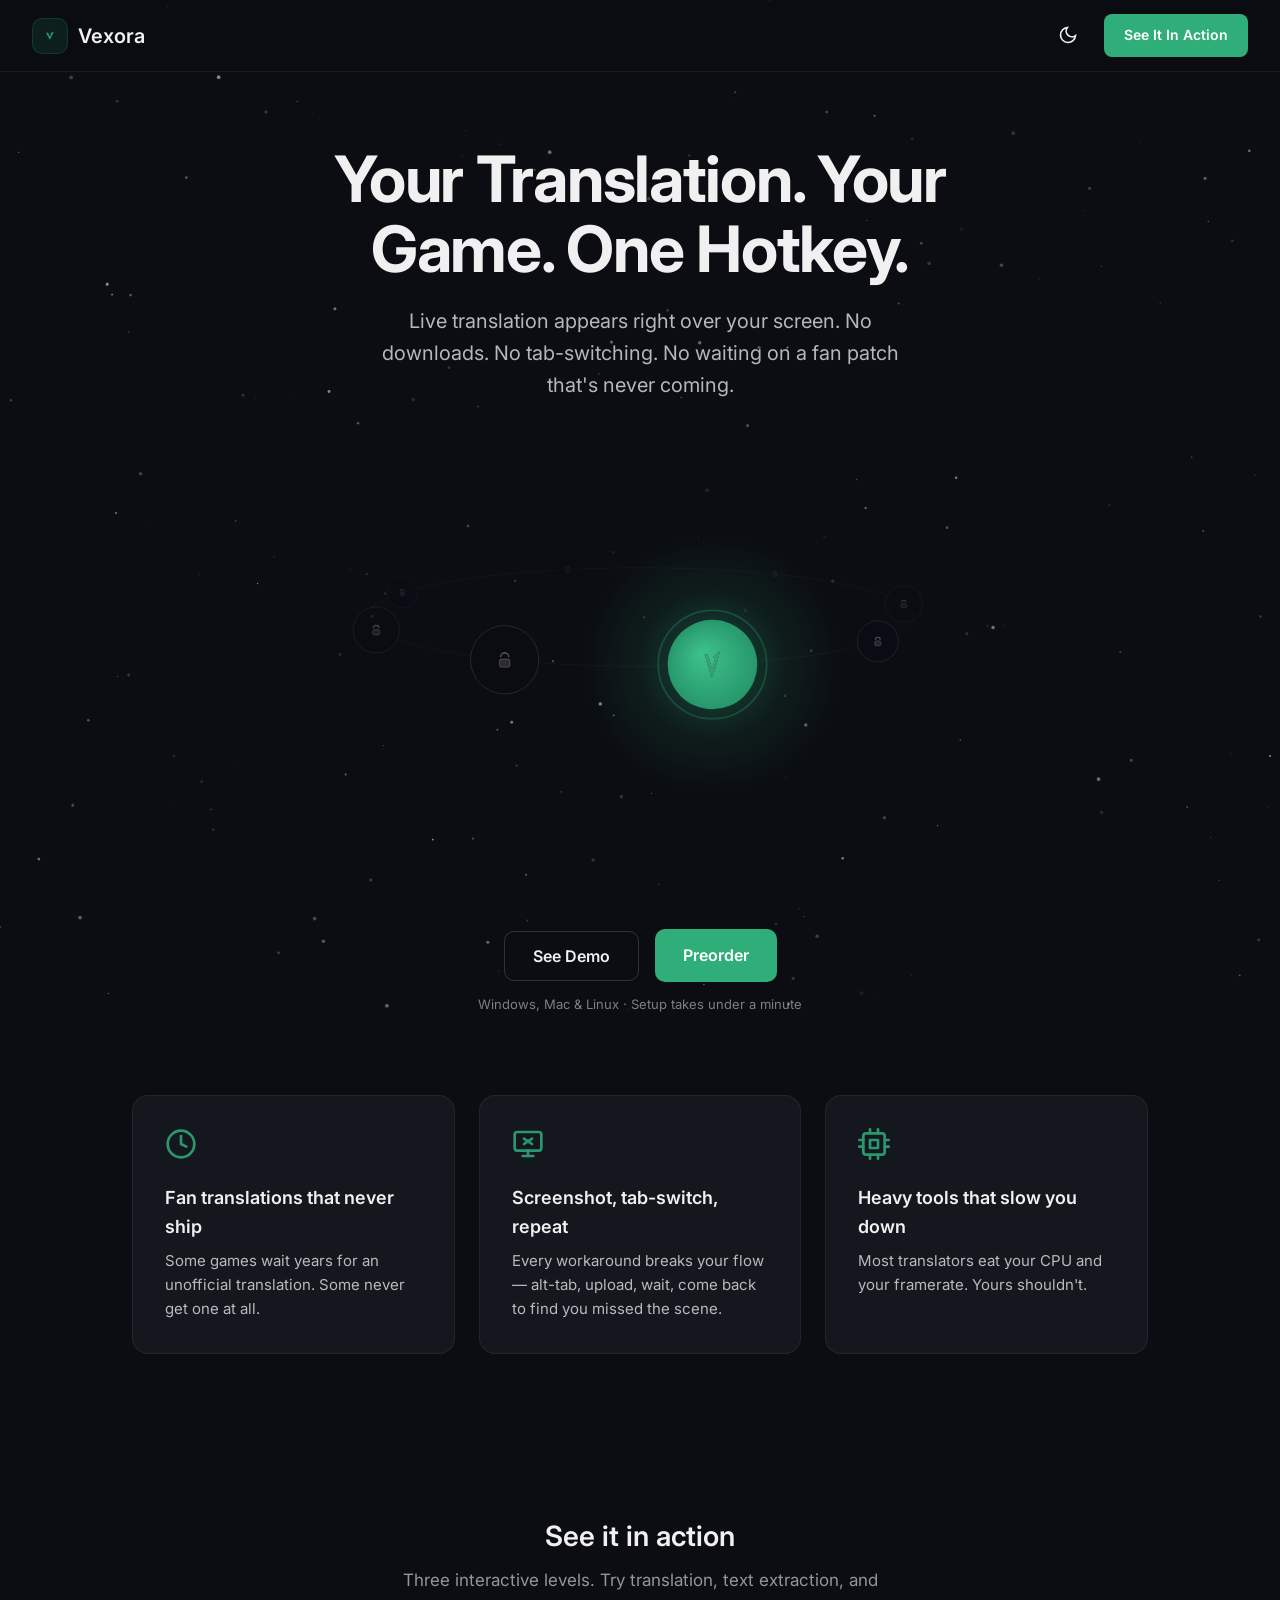
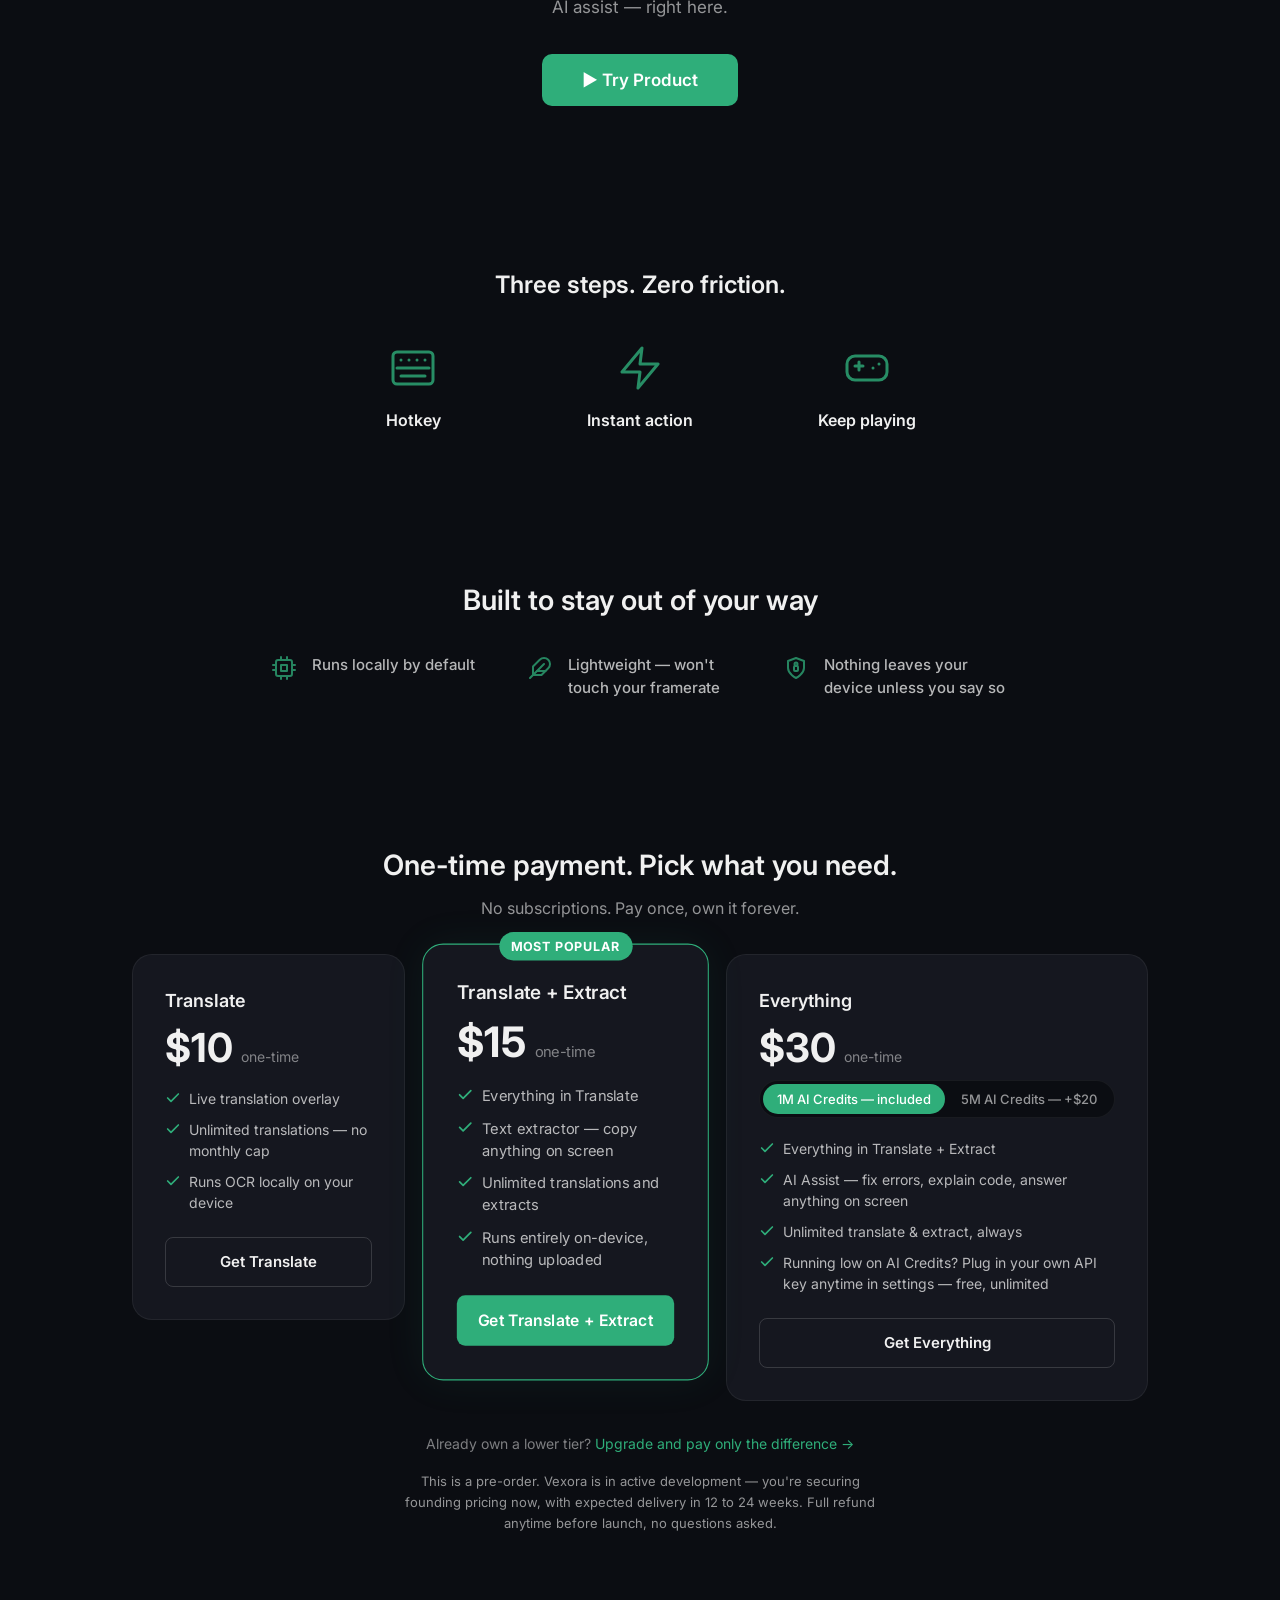
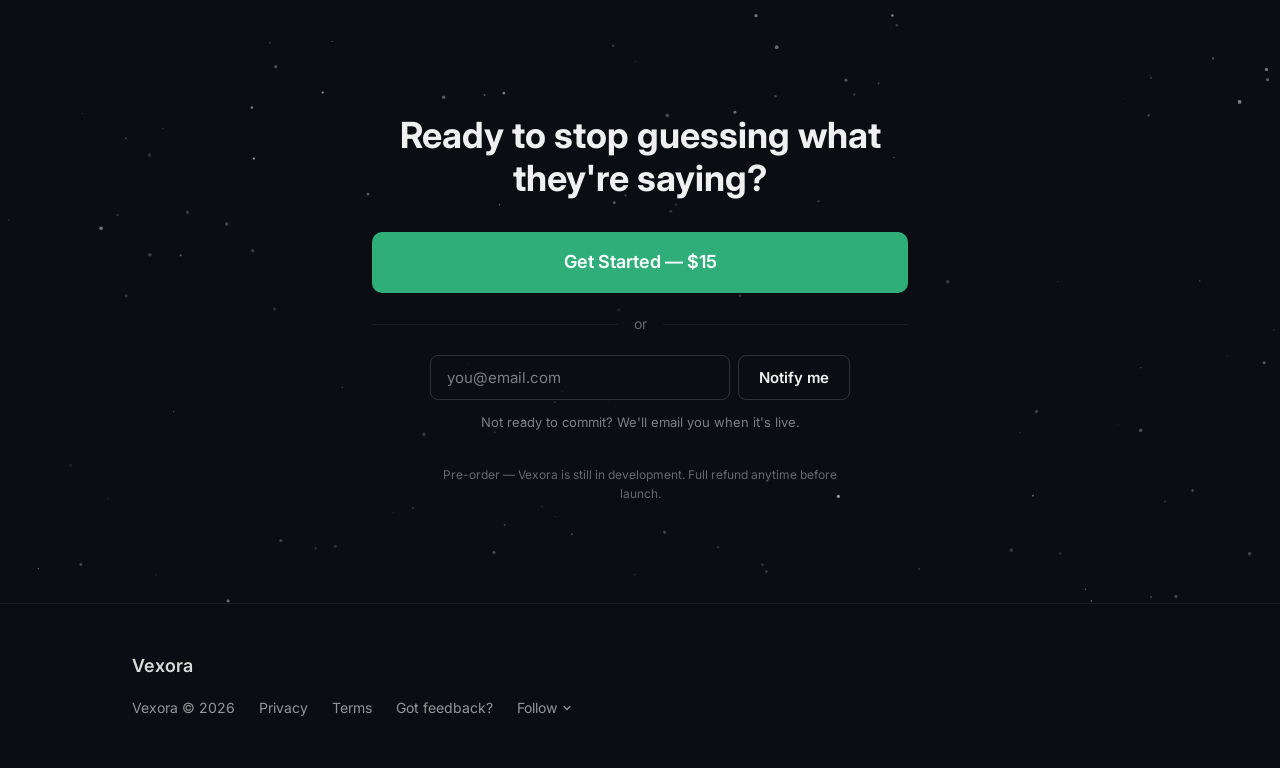
==== index.html @ 83e403ab "first commit" ====
<!DOCTYPE html>
<html lang="en" data-theme="dark">
<head>
  <meta charset="UTF-8">
  <meta name="viewport" content="width=device-width, initial-scale=1.0">
  <title>Vexora — Live Game Translation & AI Screen Assistant</title>
  <meta name="description" content="Live translation appears right over your screen. No downloads. No tab-switching. No waiting on a fan patch that's never coming.">

  <!-- Open Graph (Discord / Reddit / Telegram share cards) -->
  <meta property="og:title" content="Vexora — Live Game Translation & AI Screen Assistant">
  <meta property="og:description" content="Live translation overlay for games. One hotkey, zero tab-switching. Works on Windows & Mac.">
  <meta property="og:type" content="website">
  <meta property="og:url" content="https://noxielabs.space/vexora/">
  <meta property="og:image" content="">
  <meta property="og:image:width" content="1200">
  <meta property="og:image:height" content="630">

  <!-- Twitter Card -->
  <meta name="twitter:card" content="summary_large_image">
  <meta name="twitter:title" content="Vexora — Live Game Translation & AI Screen Assistant">
  <meta name="twitter:description" content="Live translation overlay for games. One hotkey, zero tab-switching.">
  <meta name="twitter:image" content="">

  <!-- Favicon (inline SVG placeholder — geometric V in brand green) -->
  <link rel="icon" type="image/svg+xml" href="data:image/svg+xml,%3Csvg xmlns='http://www.w3.org/2000/svg' viewBox='0 0 32 32'%3E%3Crect width='32' height='32' rx='8' fill='%230B0D12'/%3E%3Cpath d='M8 9l8 14 8-14' stroke='%232FAE7A' stroke-width='3' stroke-linecap='round' stroke-linejoin='round' fill='none'/%3E%3C/svg%3E">

  <!-- Fonts -->
  <link rel="preconnect" href="https://fonts.googleapis.com">
  <link rel="preconnect" href="https://fonts.gstatic.com" crossorigin>
  <link href="https://fonts.googleapis.com/css2?family=Inter:wght@400;500;600;700&display=swap" rel="stylesheet">

  <style>
    /* =============================================
       DESIGN TOKENS — from design-brief.md
       ============================================= */

    :root {
      /* Typography */
      --font-family: 'Inter', -apple-system, BlinkMacSystemFont, 'Segoe UI', Roboto, sans-serif;

      /* Accent colours (shared across themes) */
      --color-green: #2FAE7A;
      --color-green-hover: #28996c;
      --color-violet: #6D5DFC;
      --color-blue: #4F8EF7;
      --color-orange: #F0975A;

      /* Spacing scale */
      --space-xs: 4px;
      --space-sm: 8px;
      --space-md: 16px;
      --space-lg: 24px;
      --space-xl: 32px;
      --space-2xl: 48px;
      --space-3xl: 64px;
      --space-4xl: 80px;
      --space-5xl: 100px;

      /* Border radius */
      --radius-sm: 6px;
      --radius-md: 8px;
      --radius-lg: 12px;
      --radius-xl: 16px;
      --radius-2xl: 20px;
      --radius-full: 9999px;

      /* Layout */
      --header-height: 72px;
      --content-max-width: 1080px;
      --content-narrow: 800px;
      --content-narrowest: 680px;

      /* Transitions */
      --transition-fast: 150ms ease;
      --transition-base: 250ms ease;
      --transition-slow: 400ms ease;
    }

    /* ----- DARK THEME (default) ----- */
    [data-theme="dark"] {
      --bg-primary: #0B0D12;
      --bg-secondary: #0E1016;
      --surface: #15171F;
      --surface-hover: #1A1D26;
      --surface-border: rgba(255, 255, 255, 0.06);

      --text-primary: #F0F0F0;
      --text-secondary: rgba(240, 240, 240, 0.75);
      --text-tertiary: rgba(240, 240, 240, 0.6);
      --text-muted: rgba(240, 240, 240, 0.5);
      --text-faint: rgba(240, 240, 240, 0.4);

      --header-bg: rgba(11, 13, 18, 0.7);
      --header-bg-scrolled: rgba(11, 13, 18, 0.95);
      --toggle-hover: rgba(255, 255, 255, 0.06);

      --footer-border: rgba(255, 255, 255, 0.06);

      --btn-primary-bg: var(--color-green);
      --btn-primary-text: #ffffff;
      --btn-secondary-border: rgba(255, 255, 255, 0.15);
      --btn-secondary-text: var(--text-primary);
    }

    /* ----- LIGHT THEME ----- */
    [data-theme="light"] {
      --bg-primary: #FAFAF8;
      --bg-secondary: #F7F7F5;
      --surface: #FFFFFF;
      --surface-hover: #F5F5F3;
      --surface-border: rgba(0, 0, 0, 0.08);

      --text-primary: #1A1A1A;
      --text-secondary: rgba(26, 26, 26, 0.75);
      --text-tertiary: rgba(26, 26, 26, 0.6);
      --text-muted: rgba(26, 26, 26, 0.5);
      --text-faint: rgba(26, 26, 26, 0.4);

      --header-bg: rgba(250, 250, 248, 0.7);
      --header-bg-scrolled: rgba(250, 250, 248, 0.95);
      --toggle-hover: rgba(0, 0, 0, 0.04);

      --footer-border: rgba(0, 0, 0, 0.08);

      --btn-primary-bg: var(--color-green);
      --btn-primary-text: #ffffff;
      --btn-secondary-border: rgba(0, 0, 0, 0.15);
      --btn-secondary-text: var(--text-primary);
    }

    /* =============================================
       RESET & BASE
       ============================================= */

    *, *::before, *::after {
      margin: 0;
      padding: 0;
      box-sizing: border-box;
    }

    html {
      scroll-behavior: smooth;
      -webkit-font-smoothing: antialiased;
      -moz-osx-font-smoothing: grayscale;
    }

    body {
      font-family: var(--font-family);
      font-size: 16px;
      line-height: 1.6;
      color: var(--text-primary);
      background-color: var(--bg-primary);
      transition: background-color var(--transition-base), color var(--transition-base);
      overflow-x: hidden;
    }

    /* =============================================
       LAYOUT GRID
       ============================================= */

    .container {
      width: 100%;
      max-width: var(--content-max-width);
      margin: 0 auto;
      padding: 0 var(--space-xl);
    }

    .container--narrow {
      max-width: var(--content-narrow);
    }

    .container--narrowest {
      max-width: var(--content-narrowest);
    }

    .container--cta {
      max-width: 600px;
    }

    /* =============================================
       HEADER
       ============================================= */

    .header {
      position: fixed;
      top: 0;
      left: 0;
      right: 0;
      z-index: 1000;
      height: var(--header-height);
      padding: 0 var(--space-xl);
      display: flex;
      align-items: center;
      justify-content: space-between;
      background: var(--header-bg);
      backdrop-filter: blur(16px);
      -webkit-backdrop-filter: blur(16px);
      border-bottom: 1px solid var(--surface-border);
      transition: background var(--transition-base);
    }

    .header.scrolled {
      background: var(--header-bg-scrolled);
    }

    .header__logo {
      display: inline-flex;
      align-items: center;
      gap: 10px;
      text-decoration: none;
      color: var(--text-primary);
    }

    .header__logo-icon-wrap {
      display: flex;
      align-items: center;
      justify-content: center;
      width: 36px;
      height: 36px;
      border-radius: 10px;
      background: rgba(47, 174, 122, 0.12);
      backdrop-filter: blur(12px);
      -webkit-backdrop-filter: blur(12px);
      border: 1px solid rgba(47, 174, 122, 0.18);
      overflow: hidden;
      transition: background var(--transition-base), border-color var(--transition-base), transform var(--transition-base);
    }

    .header__logo:hover .header__logo-icon-wrap {
      background: rgba(47, 174, 122, 0.18);
      border-color: rgba(47, 174, 122, 0.3);
      transform: scale(1.05);
    }

    .header__logo-icon {
      width: 100%;
      height: 100%;
      padding: 4px;
      box-sizing: border-box;
      object-fit: contain;
    }

    .header__logo-text {
      font-size: 20px;
      font-weight: 600;
      color: var(--text-primary);
      transition: color var(--transition-base);
    }

    [data-theme="light"] .header__logo-icon-wrap {
      background: rgba(47, 174, 122, 0.1);
      border-color: rgba(47, 174, 122, 0.2);
    }

    .header__right {
      display: flex;
      align-items: center;
      gap: var(--space-md);
    }

    /* Theme toggle button */
    .theme-toggle {
      display: flex;
      align-items: center;
      justify-content: center;
      width: 40px;
      height: 40px;
      border: none;
      border-radius: var(--radius-md);
      background: transparent;
      color: var(--text-primary);
      cursor: pointer;
      padding: var(--space-sm);
      transition: background var(--transition-fast);
    }

    .theme-toggle:hover {
      background: var(--toggle-hover);
    }

    .theme-toggle svg {
      width: 20px;
      height: 20px;
      transition: transform var(--transition-base);
    }

    .theme-toggle:hover svg {
      transform: rotate(15deg);
    }

    /* Sun icon hidden in dark, moon hidden in light */
    [data-theme="dark"] .theme-toggle__sun { display: none; }
    [data-theme="dark"] .theme-toggle__moon { display: block; }
    [data-theme="light"] .theme-toggle__sun { display: block; }
    [data-theme="light"] .theme-toggle__moon { display: none; }

    /* Header CTA */
    .header__cta {
      padding: 10px 20px;
      border-radius: var(--radius-md);
      background: var(--btn-primary-bg);
      color: var(--btn-primary-text);
      font-size: 14px;
      font-weight: 600;
      text-decoration: none;
      border: none;
      cursor: pointer;
      transition: filter var(--transition-fast), transform var(--transition-fast);
      white-space: nowrap;
    }

    .header__cta:hover {
      filter: brightness(0.92);
      transform: translateY(-1px);
    }

    .header__cta:active {
      transform: translateY(0);
    }

    /* =============================================
       SECTIONS — SKELETON CONTAINERS
       ============================================= */

    .section {
      width: 100%;
      transition: background-color var(--transition-base);
    }

    /* Section dev outline — remove when adding content */
    .section__placeholder {
      display: flex;
      align-items: center;
      justify-content: center;
      min-height: 200px;
      border: 1px dashed var(--surface-border);
      border-radius: var(--radius-xl);
      margin: var(--space-lg) 0;
      color: var(--text-muted);
      font-size: 14px;
      font-weight: 500;
      letter-spacing: 0.5px;
      text-transform: uppercase;
    }

    /* =============================================
       HERO
       ============================================= */

    #hero {
      position: relative;
      min-height: 100vh;
      padding-top: var(--header-height);
      display: flex;
      flex-direction: column;
      align-items: center;
      justify-content: center;
      overflow: hidden;
    }

    /* Geometric background shapes */
    .hero__bg {
      position: absolute;
      inset: 0;
      pointer-events: none;
      z-index: 0;
      will-change: transform;
    }

    .hero__shape {
      position: absolute;
      border-radius: 50%;
      will-change: transform;
    }

    /* Shape 1 — large green circle, top-right */
    .hero__shape--1 {
      width: 420px;
      height: 420px;
      top: -60px;
      right: -80px;
      background: var(--color-green);
      opacity: 0.14;
      filter: blur(60px);
    }

    /* Shape 2 — medium violet polygon, top-right offset */
    .hero__shape--2 {
      width: 280px;
      height: 280px;
      top: 80px;
      right: 15%;
      background: var(--color-violet);
      opacity: 0.12;
      filter: blur(50px);
      border-radius: 30% 70% 70% 30% / 30% 30% 70% 70%;
    }

    /* Shape 3 — large green-blue, bottom-left */
    .hero__shape--3 {
      width: 360px;
      height: 360px;
      bottom: -40px;
      left: -100px;
      background: var(--color-green);
      opacity: 0.16;
      filter: blur(55px);
      border-radius: 60% 40% 50% 50% / 50% 60% 40% 50%;
    }

    /* Shape 4 — small violet accent, bottom-left offset */
    .hero__shape--4 {
      width: 200px;
      height: 200px;
      bottom: 120px;
      left: 12%;
      background: var(--color-violet);
      opacity: 0.18;
      filter: blur(45px);
    }

    /* Hero content */
    .hero__content {
      position: relative;
      z-index: 1;
      max-width: 720px;
      text-align: center;
      display: flex;
      flex-direction: column;
      align-items: center;
      margin-top: 8vh; /* Adds breathing room below the fixed header */
    }

    .hero__title {
      font-size: 64px;
      font-weight: 700;
      line-height: 1.1;
      color: var(--text-primary);
      letter-spacing: -0.02em;
    }

    .hero__subtitle {
      font-size: 20px;
      font-weight: 400;
      line-height: 1.6;
      color: var(--text-secondary);
      max-width: 560px;
      margin-top: 20px;
    }

    .hero__cta-group {
      display: flex;
      align-items: center;
      gap: 16px;
      margin-top: 32px;
      flex-wrap: wrap;
      justify-content: center;
    }

    .hero__cta {
      display: inline-flex;
      align-items: center;
      justify-content: center;
      padding: 14px 28px;
      font-size: 16px;
      font-weight: 600;
      font-family: var(--font-family);
      color: var(--btn-primary-text);
      background: var(--btn-primary-bg);
      border: none;
      border-radius: 10px;
      cursor: pointer;
      text-decoration: none;
      transition: filter var(--transition-fast), transform var(--transition-fast), box-shadow var(--transition-fast);
    }

    .hero__cta:hover {
      filter: brightness(0.92);
      transform: translateY(-2px);
      box-shadow: 0 4px 16px rgba(47, 174, 122, 0.2);
    }

    .hero__cta:active {
      transform: translateY(0);
      box-shadow: none;
    }

    .hero__cta--secondary {
      background: transparent;
      color: var(--btn-secondary-text);
      border: 1px solid var(--btn-secondary-border);
    }

    .hero__cta--secondary:hover {
      filter: none;
      border-color: var(--color-green);
      color: var(--color-green);
      box-shadow: 0 4px 16px rgba(47, 174, 122, 0.1);
    }

    .hero__micro {
      margin-top: 12px;
      font-size: 13px;
      color: var(--text-muted);
    }

    /* =============================================
       PAIN BLOCK
       ============================================= */

    #pain {
      padding: var(--space-4xl) 0;
    }

    .pain__grid {
      display: grid;
      grid-template-columns: repeat(3, 1fr);
      gap: var(--space-lg);
      max-width: var(--content-max-width);
    }

    .pain-card {
      padding: var(--space-xl);
      border-radius: var(--radius-xl);
      background: var(--surface);
      border: 1px solid var(--surface-border);
      transition: background var(--transition-base), border-color var(--transition-base), transform var(--transition-base);
    }

    .pain-card:hover {
      transform: translateY(-4px);
      border-color: rgba(47, 174, 122, 0.15);
    }

    .pain-card__icon {
      width: 32px;
      height: 32px;
      color: var(--color-green);
      opacity: 0.85;
    }

    .pain-card__title {
      margin-top: var(--space-md);
      font-size: 18px;
      font-weight: 600;
      color: var(--text-primary);
    }

    .pain-card__text {
      margin-top: var(--space-sm);
      font-size: 15px;
      line-height: 1.6;
      color: var(--text-secondary);
    }

    /* =============================================
       INTERACTIVE DEMO
       ============================================= */

    #demo {
      padding: var(--space-4xl) 0;
    }

    .demo__header {
      text-align: center;
      margin-bottom: var(--space-xl);
    }

    .demo__title {
      font-size: 28px;
      font-weight: 600;
      color: var(--text-primary);
    }

    /* Pill-shaped tab group */
    .demo__tabs {
      display: flex;
      justify-content: center;
      margin-bottom: var(--space-xl);
    }

    .demo__tab-group {
      display: inline-flex;
      gap: 4px;
      padding: 4px;
      border-radius: var(--radius-full);
      background: var(--surface);
      border: 1px solid var(--surface-border);
    }

    .demo__tab {
      padding: 10px 24px;
      border: none;
      border-radius: var(--radius-full);
      background: transparent;
      font-family: var(--font-family);
      font-size: 15px;
      font-weight: 500;
      color: var(--text-tertiary);
      cursor: pointer;
      transition: all var(--transition-fast);
    }

    .demo__tab:hover {
      color: var(--text-primary);
    }

    .demo__tab.active {
      background: var(--color-green);
      color: #fff;
    }

    /* Demo scene container */
    .demo__scene-wrap {
      position: relative;
      border-radius: var(--radius-2xl);
      background: var(--surface);
      border: 1px solid var(--surface-border);
      backdrop-filter: blur(12px);
      -webkit-backdrop-filter: blur(12px);
      padding: var(--space-2xl);
      min-height: 400px;
      display: flex;
      flex-direction: column;
      align-items: center;
      justify-content: center;
      overflow: hidden;
      transition: background var(--transition-base), border-color var(--transition-base);
    }

    .demo__label {
      font-size: 14px;
      font-weight: 500;
      color: var(--text-muted);
      text-transform: uppercase;
      letter-spacing: 1px;
      margin-bottom: var(--space-lg);
    }

    /* Individual scene panels */
    .demo__scene {
      display: none;
      flex-direction: column;
      align-items: center;
      width: 100%;
    }

    .demo__scene.active {
      display: flex;
    }

    /* Geometric dialogue frame */
    .demo__geo-frame {
      position: relative;
      width: 100%;
      max-width: 480px;
      min-height: 200px;
      border-radius: var(--radius-lg);
      background: var(--bg-primary);
      border: 1px solid var(--surface-border);
      padding: var(--space-xl);
      display: flex;
      flex-direction: column;
      justify-content: center;
      align-items: center;
      overflow: hidden;
      transition: background var(--transition-base), border-color var(--transition-base);
    }

    /* Decorative geometric corner accents for frame */
    .demo__geo-frame::before,
    .demo__geo-frame::after {
      content: '';
      position: absolute;
      width: 60px;
      height: 60px;
      opacity: 0.08;
      border-radius: 30% 70% 50% 50%;
    }

    .demo__geo-frame::before {
      top: -12px;
      left: -12px;
      background: var(--color-green);
      filter: blur(8px);
    }

    .demo__geo-frame::after {
      bottom: -12px;
      right: -12px;
      background: var(--color-violet);
      filter: blur(8px);
    }

    /* --- Translate scene --- */
    .translate__speaker {
      display: flex;
      align-items: center;
      gap: var(--space-sm);
      margin-bottom: var(--space-md);
      align-self: flex-start;
    }

    .translate__avatar {
      width: 36px;
      height: 36px;
      border-radius: 6px;
      background: linear-gradient(135deg, var(--color-violet) 0%, var(--color-blue) 100%);
      opacity: 0.7;
    }

    .translate__speaker-name {
      font-size: 13px;
      font-weight: 600;
      color: var(--text-tertiary);
      letter-spacing: 0.5px;
    }

    .translate__text-line {
      font-size: 22px;
      font-weight: 500;
      line-height: 1.5;
      color: var(--text-primary);
      text-align: left;
      width: 100%;
      min-height: 70px;
      display: flex;
      flex-wrap: wrap;
      gap: 0;
    }

    .translate__char {
      display: inline-block;
      transition: all 0.35s ease;
      position: relative;
    }

    .translate__char.morphing {
      filter: blur(4px);
      opacity: 0;
      transform: translateY(4px);
    }

    .translate__char.revealed {
      filter: blur(0);
      opacity: 1;
      transform: translateY(0);
    }

    /* --- Extract scene --- */
    .extract__lines {
      display: flex;
      flex-direction: column;
      gap: 10px;
      width: 100%;
      position: relative;
    }

    .extract__line {
      height: 14px;
      border-radius: 4px;
      background: var(--text-muted);
      opacity: 0.15;
      transition: all 0.3s ease;
    }

    .extract__line:nth-child(1) { width: 90%; }
    .extract__line:nth-child(2) { width: 75%; }
    .extract__line:nth-child(3) { width: 85%; }
    .extract__line:nth-child(4) { width: 60%; }
    .extract__line:nth-child(5) { width: 70%; }
    .extract__line:nth-child(6) { width: 50%; }

    .extract__line.selected {
      background: var(--color-green);
      opacity: 0.35;
    }

    .extract__selection {
      position: absolute;
      top: 0;
      left: 0;
      right: 0;
      bottom: 0;
      border: 2px solid var(--color-green);
      border-radius: var(--radius-md);
      background: rgba(47, 174, 122, 0.06);
      opacity: 0;
      transform: scale(0.97);
      transition: opacity 0.3s ease, transform 0.3s ease;
      pointer-events: none;
    }

    .extract__selection.visible {
      opacity: 1;
      transform: scale(1);
    }

    /* Toast */
    .demo__toast {
      position: absolute;
      top: var(--space-md);
      right: var(--space-md);
      display: inline-flex;
      align-items: center;
      gap: var(--space-sm);
      padding: 8px 16px;
      border-radius: var(--radius-md);
      background: var(--color-green);
      color: #fff;
      font-size: 13px;
      font-weight: 600;
      opacity: 0;
      transform: translateY(-8px);
      transition: opacity 0.3s ease, transform 0.3s ease;
      pointer-events: none;
      z-index: 2;
    }

    .demo__toast.visible {
      opacity: 1;
      transform: translateY(0);
    }

    .demo__toast svg {
      width: 14px;
      height: 14px;
    }

    /* --- Assist scene --- */
    .assist__blocks {
      display: grid;
      grid-template-columns: repeat(3, 1fr);
      gap: 12px;
      width: 100%;
      max-width: 360px;
    }

    .assist__block {
      aspect-ratio: 1;
      border-radius: var(--radius-md);
      transition: all 0.5s ease;
    }

    .assist__block:nth-child(1) {
      background: var(--color-violet);
      opacity: 0.25;
    }
    .assist__block:nth-child(2) {
      background: var(--color-green);
      opacity: 0.2;
      border-radius: 50%;
    }
    .assist__block:nth-child(3) {
      background: var(--color-blue);
      opacity: 0.18;
    }
    .assist__block:nth-child(4) {
      background: var(--color-green);
      opacity: 0.15;
      border-radius: 50%;
    }
    .assist__block:nth-child(5) {
      background: var(--color-orange);
      opacity: 0.22;
    }
    .assist__block:nth-child(6) {
      background: var(--color-violet);
      opacity: 0.18;
      border-radius: 50%;
    }

    /* Glitch state */
    .assist__block.glitched:nth-child(1) { transform: translate(8px, -6px) rotate(12deg); }
    .assist__block.glitched:nth-child(2) { transform: translate(-10px, 5px) scale(0.85); }
    .assist__block.glitched:nth-child(3) { transform: translate(5px, 10px) rotate(-8deg); }
    .assist__block.glitched:nth-child(4) { transform: translate(-7px, -8px) rotate(15deg); }
    .assist__block.glitched:nth-child(5) { transform: translate(12px, 4px) scale(1.1); }
    .assist__block.glitched:nth-child(6) { transform: translate(-5px, 7px) rotate(-12deg); }

    /* Fixed state */
    .assist__block.fixed {
      transform: translate(0, 0) rotate(0deg) scale(1) !important;
    }

    @keyframes glitch-flicker {
      0%, 100% { opacity: 0.2; }
      20% { opacity: 0.35; }
      40% { opacity: 0.12; }
      60% { opacity: 0.3; }
      80% { opacity: 0.15; }
    }

    .assist__block.glitched {
      animation: glitch-flicker 1.2s ease-in-out infinite;
    }

    .assist__result {
      margin-top: var(--space-md);
      font-size: 15px;
      color: var(--color-green);
      font-weight: 500;
      opacity: 0;
      transform: translateY(8px);
      transition: opacity 0.4s ease 0.3s, transform 0.4s ease 0.3s;
    }

    .assist__result.visible {
      opacity: 1;
      transform: translateY(0);
    }

    /* Hotkey button */
    .demo__hotkey {
      margin-top: var(--space-lg);
      padding: 12px 28px;
      border: 1px solid var(--surface-border);
      border-radius: var(--radius-sm);
      background: var(--surface);
      color: var(--text-primary);
      font-family: var(--font-family);
      font-size: 15px;
      font-weight: 600;
      cursor: pointer;
      box-shadow: 0 3px 0 var(--surface-border);
      transition: all var(--transition-fast);
      position: relative;
      user-select: none;
    }

    .demo__hotkey:hover {
      border-color: var(--color-green);
      box-shadow: 0 3px 0 var(--color-green);
    }

    .demo__hotkey:active {
      transform: translateY(2px);
      box-shadow: 0 1px 0 var(--surface-border);
    }

    .demo__hotkey .mobile-label { display: none; }
    .demo__hotkey .desktop-label { display: inline; }

    /* Demo caption */
    .demo__caption {
      margin-top: var(--space-md);
      font-size: 14px;
      color: var(--text-tertiary);
      text-align: center;
      min-height: 20px;
      opacity: 0;
      transform: translateY(6px);
      transition: opacity 0.4s ease, transform 0.4s ease;
    }

    .demo__caption.visible {
      opacity: 1;
      transform: translateY(0);
    }

    /* --- Drag-to-select (Extract & Assist scenes) --- */
    .demo__geo-frame--draggable {
      cursor: crosshair;
      user-select: none;
      -webkit-user-select: none;
      touch-action: none;
    }

    .demo__select-rect {
      position: absolute;
      border: 2px dashed var(--color-green);
      background: rgba(47, 174, 122, 0.08);
      border-radius: 3px;
      pointer-events: none;
      z-index: 5;
      display: none;
    }

    .demo__select-rect.active {
      display: block;
    }

    .demo__drag-hint {
      margin-top: var(--space-lg);
      display: inline-flex;
      align-items: center;
      gap: 6px;
      font-size: 14px;
      color: var(--text-muted);
      user-select: none;
      transition: opacity var(--transition-fast);
    }

    .demo__drag-hint .mobile-label { display: none; }
    .demo__drag-hint .desktop-label { display: inline; }

    .demo__drag-hint svg {
      width: 16px;
      height: 16px;
      opacity: 0.6;
    }

    .demo__drag-hint.hidden {
      opacity: 0;
      pointer-events: none;
    }

    /* =============================================
       FULL-SCREEN DEMO OVERLAY
       ============================================= */
    .demo-overlay {
      position: fixed;
      inset: 0;
      z-index: 2000;
      background: var(--bg-primary);
      display: flex;
      flex-direction: column;
      opacity: 0;
      visibility: hidden;
      transition: opacity 0.45s cubic-bezier(0.4, 0, 0.2, 1), visibility 0s 0.45s;
    }

    .demo-overlay.open {
      opacity: 1;
      visibility: visible;
      transition: opacity 0.45s cubic-bezier(0.4, 0, 0.2, 1), visibility 0s 0s;
    }

    /* Overlay header bar */
    .demo-overlay__bar {
      display: flex;
      align-items: center;
      justify-content: space-between;
      padding: 16px 32px;
      border-bottom: 1px solid var(--surface-border);
      flex-shrink: 0;
    }

    .demo-overlay__progress {
      display: flex;
      align-items: center;
      gap: 8px;
    }

    .demo-overlay__step {
      width: 32px;
      height: 4px;
      border-radius: 2px;
      background: var(--surface-border);
      transition: background 0.4s ease;
    }

    .demo-overlay__step.active {
      background: var(--color-green);
    }

    .demo-overlay__step.done {
      background: var(--color-green);
      opacity: 0.5;
    }

    .demo-overlay__level-label {
      font-size: 14px;
      font-weight: 600;
      color: var(--text-secondary);
      margin-left: 12px;
    }

    .demo-overlay__close {
      width: 40px;
      height: 40px;
      border-radius: var(--radius-md);
      border: 1px solid var(--surface-border);
      background: transparent;
      color: var(--text-secondary);
      cursor: pointer;
      display: flex;
      align-items: center;
      justify-content: center;
      transition: background var(--transition-fast), color var(--transition-fast), border-color var(--transition-fast);
    }

    .demo-overlay__close:hover {
      background: var(--surface);
      color: var(--text-primary);
      border-color: var(--text-muted);
    }

    .demo-overlay__close svg {
      width: 18px;
      height: 18px;
    }

    /* Overlay body — level container */
    .demo-overlay__body {
      flex: 1;
      display: flex;
      align-items: center;
      justify-content: center;
      padding: var(--space-xl);
      overflow: hidden;
    }

    .demo-overlay__level {
      display: none;
      flex-direction: column;
      align-items: center;
      justify-content: center;
      width: 100%;
      max-width: 640px;
      text-align: center;
      animation: levelFadeIn 0.5s ease both;
    }

    .demo-overlay__level.active {
      display: flex;
    }

    @keyframes levelFadeIn {
      from { opacity: 0; transform: translateY(20px) scale(0.97); }
      to { opacity: 1; transform: translateY(0) scale(1); }
    }

    .demo-overlay__level-title {
      font-size: 14px;
      font-weight: 600;
      color: var(--color-green);
      text-transform: uppercase;
      letter-spacing: 1.5px;
      margin-bottom: var(--space-sm);
    }

    .demo-overlay__level-desc {
      font-size: 26px;
      font-weight: 600;
      color: var(--text-primary);
      margin-bottom: var(--space-xl);
      line-height: 1.3;
    }

    /* Shared demo stage (inside overlay levels) */
    .demo-stage {
      position: relative;
      width: 100%;
      border-radius: var(--radius-2xl);
      background: var(--surface);
      border: 1px solid var(--surface-border);
      padding: var(--space-2xl);
      min-height: 280px;
      display: flex;
      flex-direction: column;
      align-items: center;
      justify-content: center;
      overflow: hidden;
    }

    /* Hotkey indicator (visual UI element) */
    .demo-hotkey-indicator {
      display: inline-flex;
      align-items: center;
      gap: 6px;
      margin-top: var(--space-lg);
      padding: 10px 22px;
      border-radius: var(--radius-sm);
      background: var(--surface);
      border: 1px solid var(--surface-border);
      box-shadow: 0 3px 0 var(--surface-border);
      font-size: 14px;
      font-weight: 600;
      color: var(--text-secondary);
      cursor: pointer;
      opacity: 0;
      transform: translateY(6px);
      transition: opacity 0.3s ease, transform 0.3s ease, box-shadow 0.15s ease, border-color 0.2s ease;
    }

    .demo-hotkey-indicator.visible:hover {
      border-color: var(--color-green);
      box-shadow: 0 3px 0 var(--surface-border), 0 0 16px rgba(47, 174, 122, 0.2);
    }

    /* Demo overlay comet canvas */
    .demo-overlay__comet {
      position: absolute;
      inset: 0;
      width: 100%;
      height: 100%;
      pointer-events: none;
      z-index: 3;
    }

    .demo-hotkey-indicator.visible {
      opacity: 1;
      transform: translateY(0);
    }

    .demo-hotkey-indicator.pressed {
      transform: translateY(2px);
      box-shadow: 0 1px 0 var(--surface-border);
      border-color: var(--color-green);
      color: var(--color-green);
    }

    .demo-hotkey-indicator kbd {
      display: inline-block;
      padding: 2px 8px;
      background: var(--bg-primary);
      border-radius: 4px;
      font-family: var(--font-family);
      font-size: 12px;
      border: 1px solid var(--surface-border);
    }

    /* Auto-play caption */
    .demo-auto-caption {
      margin-top: var(--space-md);
      font-size: 14px;
      color: var(--text-tertiary);
      opacity: 0;
      transform: translateY(4px);
      transition: opacity 0.4s ease, transform 0.4s ease;
    }

    .demo-auto-caption.visible {
      opacity: 1;
      transform: translateY(0);
    }

    /* Level transition overlay */
    .demo-overlay__transition {
      position: absolute;
      inset: 0;
      background: var(--bg-primary);
      display: flex;
      align-items: center;
      justify-content: center;
      flex-direction: column;
      gap: var(--space-md);
      opacity: 0;
      visibility: hidden;
      z-index: 5;
      transition: opacity 0.4s ease, visibility 0s 0.4s;
    }

    .demo-overlay__transition.active {
      opacity: 1;
      visibility: visible;
      transition: opacity 0.4s ease, visibility 0s 0s;
    }

    .demo-overlay__transition-text {
      font-size: 20px;
      font-weight: 600;
      color: var(--text-primary);
    }

    .demo-overlay__transition-sub {
      font-size: 14px;
      color: var(--text-tertiary);
    }

    /* Selection success animation (localized confetti burst) */
    .selection-success {
      position: absolute;
      pointer-events: none;
      z-index: 10;
    }

    .selection-success__particle {
      position: absolute;
      border-radius: 50%;
      animation: particleBurst 0.7s ease-out forwards;
    }

    @keyframes particleBurst {
      0% { opacity: 1; transform: translate(0, 0) scale(1); }
      100% { opacity: 0; transform: translate(var(--tx), var(--ty)) scale(0); }
    }

    .magic-ripple {
      position: absolute;
      top: 50%;
      left: 50%;
      width: 300px;
      height: 300px;
      margin-top: -150px;
      margin-left: -150px;
      background: radial-gradient(circle, rgba(160, 130, 255, 0.4) 0%, rgba(160, 130, 255, 0) 70%);
      border-radius: 50%;
      transform: scale(0);
      opacity: 1;
      pointer-events: none;
      z-index: 10;
      animation: rippleExpand 1s cubic-bezier(0.25, 1, 0.5, 1) forwards;
    }

    @keyframes rippleExpand {
      0% { transform: scale(0); opacity: 1; }
      100% { transform: scale(4); opacity: 0; }
    }

    /* Finish screen */
    .demo-finish {
      display: none;
      flex-direction: column;
      align-items: center;
      justify-content: center;
      width: 100%;
      height: 100%;
      max-width: 640px;
      padding: 40px;
      text-align: center;
      gap: var(--space-lg);
      animation: levelFadeIn 0.5s ease both;
    }

    .demo-finish.active {
      display: flex;
    }

    .demo-finish__icon {
      width: 64px;
      height: 64px;
      border-radius: 50%;
      background: rgba(47, 174, 122, 0.12);
      display: flex;
      align-items: center;
      justify-content: center;
      color: var(--color-green);
    }

    .demo-finish__icon svg {
      width: 32px;
      height: 32px;
    }

    .demo-finish__title {
      font-size: 28px;
      font-weight: 700;
      color: var(--text-primary);
    }

    .demo-finish__desc {
      font-size: 16px;
      color: var(--text-tertiary);
      max-width: 400px;
    }

    .demo-finish__btn {
      padding: 14px 36px;
      border-radius: var(--radius-md);
      background: var(--btn-primary-bg);
      color: var(--btn-primary-text);
      font-size: 16px;
      font-weight: 600;
      font-family: var(--font-family);
      border: none;
      cursor: pointer;
      transition: filter var(--transition-fast), transform var(--transition-fast);
    }

    .demo-finish__btn:hover {
      filter: brightness(0.92);
      transform: translateY(-1px);
    }

    /* Overlay mobile adjustments */
    @media (max-width: 768px) {
      .demo-overlay__bar {
        padding: 12px 16px;
      }

      .demo-overlay__body {
        padding: var(--space-md);
      }

      .demo-overlay__level-desc {
        font-size: 20px;
      }

      .demo-stage {
        padding: var(--space-lg);
        min-height: 220px;
      }
    }

    /* =============================================
       HOW IT WORKS
       ============================================= */

    #how-it-works {
      padding: var(--space-4xl) 0;
    }

    .hiw__header {
      text-align: center;
      margin-bottom: 40px;
    }

    .hiw__title {
      font-size: 24px;
      font-weight: 600;
      color: var(--text-primary);
    }

    .hiw__grid {
      display: grid;
      grid-template-columns: repeat(3, 1fr);
      gap: 40px;
      max-width: 640px;
      margin: 0 auto;
    }

    .hiw__step {
      display: flex;
      flex-direction: column;
      align-items: center;
      text-align: center;
    }

    .hiw__icon {
      width: 48px;
      height: 48px;
      color: var(--color-green);
      opacity: 0.8;
      margin-bottom: var(--space-md);
    }

    .hiw__label {
      font-size: 16px;
      font-weight: 600;
      color: var(--text-primary);
    }

    /* =============================================
       PRIVACY / TRUST
       ============================================= */

    #privacy-trust {
      padding: var(--space-3xl) 0;
    }

    .trust__header {
      text-align: center;
      margin-bottom: var(--space-xl);
    }

    .trust__title {
      font-size: 28px;
      font-weight: 600;
      color: var(--text-primary);
    }

    .trust__grid {
      display: grid;
      grid-template-columns: repeat(3, 1fr);
      gap: var(--space-xl);
    }

    .trust__item {
      display: flex;
      align-items: flex-start;
      gap: var(--space-md);
    }

    .trust__icon {
      width: 24px;
      height: 24px;
      flex-shrink: 0;
      color: var(--color-green);
      opacity: 0.75;
      margin-top: 2px;
    }

    .trust__text {
      font-size: 15px;
      font-weight: 500;
      color: var(--text-secondary);
      line-height: 1.5;
    }

    /* =============================================
       PRICING
       ============================================= */

    #pricing {
      padding: var(--space-4xl) 0;
    }

    .pricing__header {
      text-align: center;
      margin-bottom: var(--space-xl);
    }

    .pricing__title {
      font-size: 28px;
      font-weight: 600;
      color: var(--text-primary);
    }

    .pricing__subtitle {
      font-size: 16px;
      color: var(--text-tertiary);
      margin-top: var(--space-sm);
    }

    .pricing__grid {
      display: grid;
      grid-template-columns: repeat(3, 1fr);
      gap: var(--space-lg);
      align-items: start;
    }

    /* Individual pricing card */
    .pricing-card {
      padding: var(--space-xl);
      border-radius: var(--radius-2xl);
      background: var(--surface);
      border: 1px solid var(--surface-border);
      transition: background var(--transition-base), border-color var(--transition-base);
      position: relative;
    }

    /* Highlighted Tier 2 */
    .pricing-card--popular {
      transform: scale(1.05);
      border-color: var(--color-green);
      box-shadow: 0 0 40px rgba(47, 174, 122, 0.08);
      z-index: 1;
    }

    .pricing-card__badge {
      position: absolute;
      top: -12px;
      left: 50%;
      transform: translateX(-50%);
      padding: 4px 12px;
      border-radius: var(--radius-full);
      background: var(--color-green);
      color: #fff;
      font-size: 12px;
      font-weight: 700;
      text-transform: uppercase;
      letter-spacing: 0.5px;
      white-space: nowrap;
    }

    .pricing-card__name {
      font-size: 18px;
      font-weight: 600;
      color: var(--text-primary);
    }

    .pricing-card__price-row {
      display: flex;
      align-items: baseline;
      gap: var(--space-sm);
      margin-top: 12px;
    }

    .pricing-card__price {
      font-size: 40px;
      font-weight: 700;
      color: var(--text-primary);
      line-height: 1;
      transition: opacity 0.2s ease;
    }

    .pricing-card__price-label {
      font-size: 14px;
      color: var(--text-muted);
    }

    /* AI Credits toggle (Tier 3) */
    .pricing-card__toggle-wrap {
      margin-top: 12px;
      margin-bottom: 8px;
    }

    .credits-toggle {
      display: inline-flex;
      padding: 3px;
      border-radius: var(--radius-full);
      background: var(--bg-primary);
      border: 1px solid var(--surface-border);
      gap: 2px;
    }

    .credits-toggle__opt {
      padding: 7px 14px;
      border: none;
      border-radius: var(--radius-full);
      background: transparent;
      font-family: var(--font-family);
      font-size: 13px;
      font-weight: 500;
      color: var(--text-tertiary);
      cursor: pointer;
      transition: all var(--transition-fast);
      white-space: nowrap;
    }

    .credits-toggle__opt:hover {
      color: var(--text-primary);
    }

    .credits-toggle__opt.active {
      background: var(--color-green);
      color: #fff;
    }

    /* Feature list */
    .pricing-card__features {
      list-style: none;
      margin-top: 20px;
      display: flex;
      flex-direction: column;
      gap: 10px;
    }

    .pricing-card__feature {
      display: flex;
      align-items: flex-start;
      gap: var(--space-sm);
      font-size: 14px;
      color: var(--text-secondary);
      line-height: 1.5;
    }

    .pricing-card__check {
      width: 16px;
      height: 16px;
      flex-shrink: 0;
      color: var(--color-green);
      margin-top: 2px;
    }

    /* Pricing buttons */
    .pricing-card__btn {
      display: block;
      width: 100%;
      margin-top: 24px;
      padding: 12px 0;
      border-radius: var(--radius-md);
      font-family: var(--font-family);
      font-size: 15px;
      font-weight: 600;
      text-align: center;
      text-decoration: none;
      cursor: pointer;
      transition: all var(--transition-fast);
    }

    .pricing-card__btn--primary {
      background: var(--btn-primary-bg);
      color: var(--btn-primary-text);
      border: none;
    }

    .pricing-card__btn--primary:hover {
      filter: brightness(0.92);
    }

    .pricing-card__btn--secondary {
      background: transparent;
      color: var(--btn-secondary-text);
      border: 1px solid var(--btn-secondary-border);
    }

    .pricing-card__btn--secondary:hover {
      border-color: var(--color-green);
      color: var(--color-green);
    }

    /* Pricing footer text */
    .pricing__footer {
      text-align: center;
      margin-top: var(--space-xl);
    }

    .pricing__upgrade {
      font-size: 14px;
      color: var(--text-muted);
    }

    .pricing__upgrade a {
      color: var(--color-green);
      text-decoration: none;
    }

    .pricing__upgrade a:hover {
      text-decoration: underline;
    }

    .pricing__disclaimer {
      font-size: 13px;
      color: var(--text-tertiary);
      max-width: 480px;
      margin: var(--space-md) auto 0;
      line-height: 1.6;
    }

    /* =============================================
       FINAL CTA
       ============================================= */

    #final-cta {
      padding: var(--space-5xl) 0;
    }

    .cta__title {
      font-size: 36px;
      font-weight: 700;
      color: var(--text-primary);
      text-align: center;
      line-height: 1.2;
    }

    .cta__primary {
      display: block;
      margin: var(--space-xl) auto 0;
      padding: 16px 32px;
      font-size: 18px;
      font-weight: 600;
      font-family: var(--font-family);
      color: var(--btn-primary-text);
      background: var(--btn-primary-bg);
      border: none;
      border-radius: 10px;
      cursor: pointer;
      text-decoration: none;
      text-align: center;
      transition: filter var(--transition-fast), transform var(--transition-fast);
    }

    .cta__primary:hover {
      filter: brightness(0.92);
      transform: translateY(-1px);
    }

    /* "or" divider */
    .cta__divider {
      display: flex;
      align-items: center;
      gap: var(--space-md);
      margin: 20px 0;
    }

    .cta__divider::before,
    .cta__divider::after {
      content: '';
      flex: 1;
      height: 1px;
      background: var(--surface-border);
    }

    .cta__divider span {
      font-size: 14px;
      color: var(--text-faint);
    }

    /* Email form */
    .cta__email-form {
      display: flex;
      gap: var(--space-sm);
      max-width: 420px;
      margin: 0 auto;
    }

    .cta__email-input {
      flex: 1;
      padding: 12px 16px;
      border: 1px solid var(--btn-secondary-border);
      border-radius: var(--radius-md);
      background: transparent;
      color: var(--text-primary);
      font-family: var(--font-family);
      font-size: 15px;
      outline: none;
      transition: border-color var(--transition-fast);
    }

    .cta__email-input::placeholder {
      color: var(--text-muted);
    }

    .cta__email-input:focus {
      border-color: var(--color-green);
    }

    .cta__email-btn {
      padding: 12px 20px;
      border: 1px solid var(--btn-secondary-border);
      border-radius: var(--radius-md);
      background: transparent;
      color: var(--btn-secondary-text);
      font-family: var(--font-family);
      font-size: 15px;
      font-weight: 600;
      cursor: pointer;
      white-space: nowrap;
      transition: all var(--transition-fast);
    }

    .cta__email-btn:hover {
      border-color: var(--color-green);
      color: var(--color-green);
    }

    .cta__email-hint {
      text-align: center;
      font-size: 13px;
      color: var(--text-muted);
      margin-top: 12px;
    }

    /* Inline confirmation replaces form */
    .cta__email-success {
      text-align: center;
      font-size: 14px;
      color: var(--text-secondary);
      padding: 12px 0;
    }

    .cta__preorder-note {
      text-align: center;
      font-size: 12px;
      color: var(--text-faint);
      max-width: 400px;
      margin: var(--space-xl) auto 0;
      line-height: 1.6;
    }

    /* =============================================
       FOOTER
       ============================================= */

    .footer {
      padding: var(--space-2xl) 0;
      border-top: 1px solid var(--footer-border);
      transition: border-color var(--transition-base);
    }

    .footer__inner {
      max-width: var(--content-max-width);
      margin: 0 auto;
      padding: 0 var(--space-xl);
    }

    .footer__brand {
      font-size: 18px;
      font-weight: 600;
      color: var(--text-primary);
      opacity: 0.9;
    }

    .footer__links {
      display: flex;
      align-items: center;
      flex-wrap: wrap;
      gap: var(--space-lg);
      margin-top: var(--space-md);
      font-size: 14px;
    }

    .footer__copy {
      color: var(--text-tertiary);
    }

    .footer__link {
      color: var(--text-tertiary);
      text-decoration: none;
      transition: opacity var(--transition-fast);
    }

    .footer__link:hover {
      opacity: 1;
      color: var(--text-primary);
    }

    /* Follow button + popup */
    .footer__follow-wrap {
      position: relative;
    }

    .footer__follow-btn {
      display: inline-flex;
      align-items: center;
      gap: 4px;
      background: none;
      border: none;
      color: var(--text-tertiary);
      font-family: var(--font-family);
      font-size: 14px;
      cursor: pointer;
      padding: 0;
      transition: color var(--transition-fast);
    }

    .footer__follow-btn:hover {
      color: var(--text-primary);
    }

    .footer__follow-btn svg {
      width: 12px;
      height: 12px;
      transition: transform var(--transition-fast);
    }

    .footer__follow-btn.open svg {
      transform: rotate(180deg);
    }

    .footer__popup {
      position: absolute;
      bottom: calc(100% + 8px);
      left: 50%;
      transform: translateX(-50%);
      min-width: 180px;
      padding: var(--space-sm);
      border-radius: var(--radius-lg);
      background: var(--surface);
      border: 1px solid var(--surface-border);
      backdrop-filter: blur(16px);
      -webkit-backdrop-filter: blur(16px);
      box-shadow: 0 8px 32px rgba(0, 0, 0, 0.2);
      opacity: 0;
      pointer-events: none;
      transform: translateX(-50%) translateY(4px);
      transition: opacity var(--transition-fast), transform var(--transition-fast);
      z-index: 100;
    }

    .footer__popup.open {
      opacity: 1;
      pointer-events: auto;
      transform: translateX(-50%) translateY(0);
    }

    .footer__popup-link {
      display: flex;
      align-items: center;
      gap: var(--space-sm);
      padding: 8px 12px;
      border-radius: var(--radius-md);
      color: var(--text-secondary);
      text-decoration: none;
      font-size: 14px;
      transition: background var(--transition-fast);
    }

    .footer__popup-link:hover {
      background: var(--toggle-hover);
    }

    .footer__popup-link svg {
      width: 18px;
      height: 18px;
      flex-shrink: 0;
    }

    /* =============================================
       RESPONSIVE
       ============================================= */

    @media (max-width: 768px) {
      .header {
        padding: 0 var(--space-md);
      }

      .container {
        padding: 0 var(--space-md);
      }

      #hero {
        min-height: 100vh;
      }

      .hero__title {
        font-size: 40px;
      }

      .hero__subtitle {
        font-size: 17px;
      }

      .header__cta {
        padding: 8px 16px;
        font-size: 13px;
      }

      /* Hero shapes replaced by planet system */

      /* Pain */
      .pain__grid {
        grid-template-columns: 1fr;
      }

      /* Demo */
      .demo__scene-wrap {
        padding: var(--space-lg);
        min-height: 320px;
      }

      .demo__tab {
        padding: 8px 16px;
        font-size: 14px;
      }

      .translate__text-line {
        font-size: 18px;
      }

      .demo__hotkey {
        border-radius: var(--radius-full);
        padding: 14px 32px;
        box-shadow: none;
        background: var(--color-green);
        color: #fff;
        border-color: transparent;
      }

      .demo__hotkey:hover {
        box-shadow: none;
        border-color: transparent;
      }

      .demo__hotkey:active {
        transform: scale(0.97);
        box-shadow: none;
      }

      .demo__hotkey .mobile-label { display: inline; }
      .demo__hotkey .desktop-label { display: none; }

      .demo__drag-hint .mobile-label { display: inline; }
      .demo__drag-hint .desktop-label { display: none; }

      .assist__blocks {
        max-width: 280px;
      }

      /* How it works */
      .hiw__grid {
        grid-template-columns: 1fr;
        max-width: 320px;
        gap: var(--space-xl);
      }

      /* Trust */
      .trust__grid {
        grid-template-columns: 1fr;
        gap: var(--space-lg);
      }

      /* Pricing */
      .pricing__grid {
        grid-template-columns: 1fr;
        max-width: 400px;
        margin: 0 auto;
      }

      .pricing-card--popular {
        transform: none;
      }

      .credits-toggle__opt {
        font-size: 12px;
        padding: 6px 10px;
      }

      /* Final CTA */
      .cta__title {
        font-size: 28px;
      }

      .cta__primary {
        font-size: 16px;
        padding: 14px 28px;
      }

      .cta__email-form {
        flex-direction: column;
      }

      /* Footer */
      .footer__links {
        gap: var(--space-md);
      }

      .footer__popup {
        left: auto;
        right: 0;
        transform: translateY(4px);
      }

      .footer__popup.open {
        transform: translateY(0);
      }
    }
    /* =============================================
       GLOBAL MICRO-INTERACTIONS
       Smooth transitions on all clickable/interactive elements
       ============================================= */

    a, button, input, select, textarea {
      transition-property: color, background-color, border-color, opacity, box-shadow, transform, filter;
      transition-duration: 200ms;
      transition-timing-function: ease;
    }

    /* Ensure specific component transitions override gracefully */
    a:active, button:active {
      transition-duration: 80ms;
    }

    /* =============================================
       STARRY BACKGROUND
       ============================================= */
    .stars-canvas {
      position: absolute;
      inset: 0;
      pointer-events: none;
      z-index: 0;
    }

    /* =============================================
       3D DRUM PLANET CAROUSEL
       ============================================= */
    .hero__planets-wrap {
      position: relative;
      width: 100%;
      max-width: 720px;
      aspect-ratio: 1.8;
      margin: var(--space-md) auto var(--space-sm);
      z-index: 1;
    }

    .hero__planets-canvas {
      width: 100%;
      height: 100%;
      cursor: grab;
      touch-action: none;
    }

    .hero__planets-canvas:active {
      cursor: grabbing;
    }

    .planet-tooltip {
      position: fixed;
      padding: 8px 18px;
      border-radius: var(--radius-md);
      background: rgba(12, 12, 20, 0.85);
      border: 1px solid rgba(255, 255, 255, 0.08);
      backdrop-filter: blur(18px);
      -webkit-backdrop-filter: blur(18px);
      color: var(--text-secondary);
      font-size: 13px;
      font-weight: 500;
      font-family: var(--font-family);
      pointer-events: none;
      opacity: 0;
      transition: opacity 180ms ease, transform 180ms ease;
      z-index: 10000;
      white-space: nowrap;
      box-shadow: 0 8px 32px rgba(0, 0, 0, 0.5);
      transform: translateY(4px);
    }

    .planet-tooltip.visible {
      opacity: 1;
      transform: translateY(0);
    }

    [data-theme="light"] .planet-tooltip {
      background: rgba(255, 255, 255, 0.9);
      border: 1px solid rgba(0, 0, 0, 0.1);
      color: var(--text-primary);
      box-shadow: 0 4px 12px rgba(0, 0, 0, 0.1);
    }

    /* =============================================
       COMET (SCROLL ANIMATION)
       ============================================= */
    .comet-canvas {
      position: fixed;
      top: 0;
      left: 0;
      width: 100vw;
      height: 100vh;
      pointer-events: none;
      z-index: 5;
    }

    /* Z-index depth layering — comet hides behind content-heavy sections */
    #pain, #demo, #pricing {
      position: relative;
      z-index: 10;
      background: var(--bg-primary);
    }

    #how-it-works, #privacy-trust {
      position: relative;
      z-index: 10;
      background: var(--bg-primary);
    }

    .footer {
      position: relative;
      z-index: 10;
      background: var(--bg-primary);
    }

    #final-cta {
      position: relative;
      z-index: 1;
      overflow: hidden;
    }

    /* =============================================
       RESPONSIVE — PLANET CAROUSEL
       ============================================= */
    @media (max-width: 768px) {
      .hero__planets-wrap {
        max-width: 440px;
        margin: var(--space-sm) auto 0;
      }
    }

    @media (max-width: 480px) {
      .hero__planets-wrap {
        max-width: 340px;
      }
    }

  </style>
</head>
<body>

  <!-- ========== HEADER ========== -->
  <header class="header" id="header">
    <a href="./index.html" class="header__logo">
      <span class="header__logo-icon-wrap">
        <img src="logo.png" alt="Vexora V logo" class="header__logo-icon">
      </span>
      <span class="header__logo-text">Vexora</span>
    </a>
    <div class="header__right">
      <!-- Theme Toggle -->
      <button class="theme-toggle" id="theme-toggle" aria-label="Toggle theme">
        <!-- Sun icon (shown in light theme) -->
        <svg class="theme-toggle__sun" xmlns="http://www.w3.org/2000/svg" fill="none" viewBox="0 0 24 24" stroke="currentColor" stroke-width="2">
          <circle cx="12" cy="12" r="5"/>
          <line x1="12" y1="1" x2="12" y2="3"/>
          <line x1="12" y1="21" x2="12" y2="23"/>
          <line x1="4.22" y1="4.22" x2="5.64" y2="5.64"/>
          <line x1="18.36" y1="18.36" x2="19.78" y2="19.78"/>
          <line x1="1" y1="12" x2="3" y2="12"/>
          <line x1="21" y1="12" x2="23" y2="12"/>
          <line x1="4.22" y1="19.78" x2="5.64" y2="18.36"/>
          <line x1="18.36" y1="5.64" x2="19.78" y2="4.22"/>
        </svg>
        <!-- Moon icon (shown in dark theme) -->
        <svg class="theme-toggle__moon" xmlns="http://www.w3.org/2000/svg" fill="none" viewBox="0 0 24 24" stroke="currentColor" stroke-width="2">
          <path d="M21 12.79A9 9 0 1 1 11.21 3 7 7 0 0 0 21 12.79z"/>
        </svg>
      </button>
      <!-- CTA — anchors to demo section -->
      <a href="#demo" class="header__cta" id="header-demo-btn">See It In Action</a>
      <!-- Preorder CTA in header links to pricing -->
      <!-- Note: main preorder CTA is in hero section -->
    </div>
  </header>

  <!-- ========== SECTION 1: HERO ========== -->
  <section class="section" id="hero">
    <canvas class="stars-canvas" id="hero-stars"></canvas>

    <div class="hero__content" style="padding: 0 var(--space-xl);">
      <h1 class="hero__title">Your Translation. Your Game. One&nbsp;Hotkey.</h1>
      <p class="hero__subtitle">Live translation appears right over your screen. No downloads. No tab-switching. No waiting on a fan patch that's never coming.</p>
    </div>

    <div class="hero__planets-wrap" id="planets-wrap">
      <canvas class="hero__planets-canvas" id="planets-canvas"></canvas>
    </div>

    <div class="hero__content" style="padding: 0 var(--space-xl);">
      <div class="hero__cta-group">
        <button class="hero__cta hero__cta--secondary" id="hero-demo-btn">See Demo</button>
        <a href="#pricing" class="hero__cta">Preorder</a>
      </div>
      <p class="hero__micro">Windows, Mac &amp; Linux · Setup takes under a minute</p>
    </div>
  </section>

  <!-- ========== SECTION 2: PAIN ========== -->
  <section class="section" id="pain">
    <div class="container">
      <div class="pain__grid">

        <!-- Card 1 -->
        <div class="pain-card">
          <svg class="pain-card__icon" viewBox="0 0 24 24" fill="none" stroke="currentColor" stroke-width="2" stroke-linecap="round" stroke-linejoin="round">
            <circle cx="12" cy="12" r="10"/>
            <polyline points="12 6 12 12 16 14"/>
          </svg>
          <h3 class="pain-card__title">Fan translations that never ship</h3>
          <p class="pain-card__text">Some games wait years for an unofficial translation. Some never get one at all.</p>
        </div>

        <!-- Card 2 -->
        <div class="pain-card">
          <svg class="pain-card__icon" viewBox="0 0 24 24" fill="none" stroke="currentColor" stroke-width="2" stroke-linecap="round" stroke-linejoin="round">
            <rect x="2" y="3" width="20" height="14" rx="2"/>
            <line x1="8" y1="21" x2="16" y2="21"/>
            <line x1="12" y1="17" x2="12" y2="21"/>
            <line x1="15" y1="8" x2="9" y2="12"/>
            <line x1="9" y1="8" x2="15" y2="12"/>
          </svg>
          <h3 class="pain-card__title">Screenshot, tab-switch, repeat</h3>
          <p class="pain-card__text">Every workaround breaks your flow — alt-tab, upload, wait, come back to find you missed the scene.</p>
        </div>

        <!-- Card 3 -->
        <div class="pain-card">
          <svg class="pain-card__icon" viewBox="0 0 24 24" fill="none" stroke="currentColor" stroke-width="2" stroke-linecap="round" stroke-linejoin="round">
            <rect x="4" y="4" width="16" height="16" rx="2"/>
            <rect x="9" y="9" width="6" height="6"/>
            <line x1="9" y1="1" x2="9" y2="4"/>
            <line x1="15" y1="1" x2="15" y2="4"/>
            <line x1="9" y1="20" x2="9" y2="23"/>
            <line x1="15" y1="20" x2="15" y2="23"/>
            <line x1="20" y1="9" x2="23" y2="9"/>
            <line x1="20" y1="14" x2="23" y2="14"/>
            <line x1="1" y1="9" x2="4" y2="9"/>
            <line x1="1" y1="14" x2="4" y2="14"/>
          </svg>
          <h3 class="pain-card__title">Heavy tools that slow you down</h3>
          <p class="pain-card__text">Most translators eat your CPU and your framerate. Yours shouldn't.</p>
        </div>

      </div>
    </div>
  </section>

  <!-- ========== SECTION 3: INTERACTIVE DEMO ========== -->
  <section class="section" id="demo">
    <div class="container" style="text-align: center;">
      <h2 class="demo__title">See it in action</h2>
      <p style="font-size: 17px; color: var(--text-tertiary); margin-top: var(--space-sm); margin-bottom: var(--space-xl); max-width: 480px; margin-left: auto; margin-right: auto;">Three interactive levels. Try translation, text extraction, and AI assist — right here.</p>
      <button class="hero__cta" id="try-product-btn" style="font-size: 17px; padding: 16px 40px;">
        ▶︎ Try Product
      </button>
    </div>
  </section>

  <!-- ========== SECTION 4: HOW IT WORKS ========== -->
  <section class="section" id="how-it-works">
    <div class="container">
      <div class="hiw__header">
        <h2 class="hiw__title">Three steps. Zero friction.</h2>
      </div>
      <div class="hiw__grid">
        <!-- Step 1 -->
        <div class="hiw__step">
          <svg class="hiw__icon" viewBox="0 0 24 24" fill="none" stroke="currentColor" stroke-width="1.5" stroke-linecap="round" stroke-linejoin="round">
            <rect x="2" y="4" width="20" height="16" rx="2"/>
            <line x1="6" y1="8" x2="6" y2="8.01"/>
            <line x1="10" y1="8" x2="10" y2="8.01"/>
            <line x1="14" y1="8" x2="14" y2="8.01"/>
            <line x1="18" y1="8" x2="18" y2="8.01"/>
            <line x1="4" y1="12" x2="20" y2="12"/>
            <line x1="6" y1="16" x2="18" y2="16"/>
          </svg>
          <span class="hiw__label">Hotkey</span>
        </div>
        <!-- Step 2 -->
        <div class="hiw__step">
          <svg class="hiw__icon" viewBox="0 0 24 24" fill="none" stroke="currentColor" stroke-width="1.5" stroke-linecap="round" stroke-linejoin="round">
            <polygon points="13 2 3 14 12 14 11 22 21 10 12 10 13 2"/>
          </svg>
          <span class="hiw__label">Instant action</span>
        </div>
        <!-- Step 3 -->
        <div class="hiw__step">
          <svg class="hiw__icon" viewBox="0 0 24 24" fill="none" stroke="currentColor" stroke-width="1.5" stroke-linecap="round" stroke-linejoin="round">
            <line x1="6" y1="11" x2="10" y2="11"/>
            <line x1="8" y1="9" x2="8" y2="13"/>
            <line x1="15" y1="12" x2="15.01" y2="12"/>
            <line x1="18" y1="10" x2="18.01" y2="10"/>
            <rect x="2" y="6" width="20" height="12" rx="4"/>
          </svg>
          <span class="hiw__label">Keep playing</span>
        </div>
      </div>
    </div>
  </section>

  <!-- ========== SECTION 5: PRIVACY / TRUST ========== -->
  <section class="section" id="privacy-trust">
    <div class="container container--narrow">
      <div class="trust__header">
        <h2 class="trust__title">Built to stay out of your way</h2>
      </div>
      <div class="trust__grid">
        <!-- Item 1 -->
        <div class="trust__item">
          <svg class="trust__icon" viewBox="0 0 24 24" fill="none" stroke="currentColor" stroke-width="2" stroke-linecap="round" stroke-linejoin="round">
            <rect x="4" y="4" width="16" height="16" rx="2"/>
            <rect x="9" y="9" width="6" height="6"/>
            <line x1="9" y1="1" x2="9" y2="4"/><line x1="15" y1="1" x2="15" y2="4"/>
            <line x1="9" y1="20" x2="9" y2="23"/><line x1="15" y1="20" x2="15" y2="23"/>
            <line x1="20" y1="9" x2="23" y2="9"/><line x1="20" y1="14" x2="23" y2="14"/>
            <line x1="1" y1="9" x2="4" y2="9"/><line x1="1" y1="14" x2="4" y2="14"/>
          </svg>
          <span class="trust__text">Runs locally by default</span>
        </div>
        <!-- Item 2 -->
        <div class="trust__item">
          <svg class="trust__icon" viewBox="0 0 24 24" fill="none" stroke="currentColor" stroke-width="2" stroke-linecap="round" stroke-linejoin="round">
            <path d="M20.24 12.24a6 6 0 0 0-8.49-8.49L5 10.5V19h8.5z"/>
            <line x1="16" y1="8" x2="2" y2="22"/>
            <line x1="17.5" y1="15" x2="9" y2="15"/>
          </svg>
          <span class="trust__text">Lightweight — won't touch your framerate</span>
        </div>
        <!-- Item 3 -->
        <div class="trust__item">
          <svg class="trust__icon" viewBox="0 0 24 24" fill="none" stroke="currentColor" stroke-width="2" stroke-linecap="round" stroke-linejoin="round">
            <path d="M12 22s8-4 8-10V5l-8-3-8 3v7c0 6 8 10 8 10z"/>
            <rect x="10" y="10" width="4" height="5" rx="1"/>
            <circle cx="12" cy="8" r="1.5"/>
          </svg>
          <span class="trust__text">Nothing leaves your device unless you say so</span>
        </div>
      </div>
    </div>
  </section>

  <!-- ========== SECTION 6: PRICING ========== -->
  <section class="section" id="pricing">
    <div class="container">

      <div class="pricing__header">
        <h2 class="pricing__title">One-time payment. Pick what you need.</h2>
        <p class="pricing__subtitle">No subscriptions. Pay once, own it forever.</p>
      </div>

      <div class="pricing__grid">

        <!-- TIER 1 -->
        <div class="pricing-card">
          <h3 class="pricing-card__name">Translate</h3>
          <div class="pricing-card__price-row">
            <span class="pricing-card__price">$10</span>
            <span class="pricing-card__price-label">one-time</span>
          </div>
          <ul class="pricing-card__features">
            <li class="pricing-card__feature">
              <svg class="pricing-card__check" viewBox="0 0 24 24" fill="none" stroke="currentColor" stroke-width="2.5" stroke-linecap="round" stroke-linejoin="round"><polyline points="20 6 9 17 4 12"/></svg>
              Live translation overlay
            </li>
            <li class="pricing-card__feature">
              <svg class="pricing-card__check" viewBox="0 0 24 24" fill="none" stroke="currentColor" stroke-width="2.5" stroke-linecap="round" stroke-linejoin="round"><polyline points="20 6 9 17 4 12"/></svg>
              Unlimited translations — no monthly cap
            </li>
            <li class="pricing-card__feature">
              <svg class="pricing-card__check" viewBox="0 0 24 24" fill="none" stroke="currentColor" stroke-width="2.5" stroke-linecap="round" stroke-linejoin="round"><polyline points="20 6 9 17 4 12"/></svg>
              Runs OCR locally on your device
            </li>
          </ul>
          <a href="#pending-checkout" class="pricing-card__btn pricing-card__btn--secondary" id="btn-tier1">Get Translate</a>
        </div>

        <!-- TIER 2 (highlighted) -->
        <div class="pricing-card pricing-card--popular">
          <span class="pricing-card__badge">Most Popular</span>
          <h3 class="pricing-card__name">Translate + Extract</h3>
          <div class="pricing-card__price-row">
            <span class="pricing-card__price">$15</span>
            <span class="pricing-card__price-label">one-time</span>
          </div>
          <ul class="pricing-card__features">
            <li class="pricing-card__feature">
              <svg class="pricing-card__check" viewBox="0 0 24 24" fill="none" stroke="currentColor" stroke-width="2.5" stroke-linecap="round" stroke-linejoin="round"><polyline points="20 6 9 17 4 12"/></svg>
              Everything in Translate
            </li>
            <li class="pricing-card__feature">
              <svg class="pricing-card__check" viewBox="0 0 24 24" fill="none" stroke="currentColor" stroke-width="2.5" stroke-linecap="round" stroke-linejoin="round"><polyline points="20 6 9 17 4 12"/></svg>
              Text extractor — copy anything on screen
            </li>
            <li class="pricing-card__feature">
              <svg class="pricing-card__check" viewBox="0 0 24 24" fill="none" stroke="currentColor" stroke-width="2.5" stroke-linecap="round" stroke-linejoin="round"><polyline points="20 6 9 17 4 12"/></svg>
              Unlimited translations and extracts
            </li>
            <li class="pricing-card__feature">
              <svg class="pricing-card__check" viewBox="0 0 24 24" fill="none" stroke="currentColor" stroke-width="2.5" stroke-linecap="round" stroke-linejoin="round"><polyline points="20 6 9 17 4 12"/></svg>
              Runs entirely on-device, nothing uploaded
            </li>
          </ul>
          <a href="#pending-checkout" class="pricing-card__btn pricing-card__btn--primary" id="btn-tier2">Get Translate + Extract</a>
        </div>

        <!-- TIER 3 (with AI Credits toggle) -->
        <div class="pricing-card">
          <h3 class="pricing-card__name">Everything</h3>
          <div class="pricing-card__price-row">
            <span class="pricing-card__price" id="tier3-price">$30</span>
            <span class="pricing-card__price-label">one-time</span>
          </div>

          <!-- AI Credits toggle -->
          <div class="pricing-card__toggle-wrap">
            <div class="credits-toggle" id="credits-toggle">
              <button class="credits-toggle__opt active" data-credits="1m">1M AI Credits — included</button>
              <button class="credits-toggle__opt" data-credits="5m">5M AI Credits — +$20</button>
            </div>
          </div>

          <ul class="pricing-card__features">
            <li class="pricing-card__feature">
              <svg class="pricing-card__check" viewBox="0 0 24 24" fill="none" stroke="currentColor" stroke-width="2.5" stroke-linecap="round" stroke-linejoin="round"><polyline points="20 6 9 17 4 12"/></svg>
              Everything in Translate + Extract
            </li>
            <li class="pricing-card__feature">
              <svg class="pricing-card__check" viewBox="0 0 24 24" fill="none" stroke="currentColor" stroke-width="2.5" stroke-linecap="round" stroke-linejoin="round"><polyline points="20 6 9 17 4 12"/></svg>
              AI Assist — fix errors, explain code, answer anything on screen
            </li>
            <li class="pricing-card__feature">
              <svg class="pricing-card__check" viewBox="0 0 24 24" fill="none" stroke="currentColor" stroke-width="2.5" stroke-linecap="round" stroke-linejoin="round"><polyline points="20 6 9 17 4 12"/></svg>
              Unlimited translate &amp; extract, always
            </li>
            <li class="pricing-card__feature">
              <svg class="pricing-card__check" viewBox="0 0 24 24" fill="none" stroke="currentColor" stroke-width="2.5" stroke-linecap="round" stroke-linejoin="round"><polyline points="20 6 9 17 4 12"/></svg>
              Running low on AI Credits? Plug in your own API key anytime in settings — free, unlimited
            </li>
          </ul>
          <a href="#pending-checkout" class="pricing-card__btn pricing-card__btn--secondary" id="btn-tier3">Get Everything</a>
        </div>

      </div>

      <!-- Upgrade + disclaimer -->
      <div class="pricing__footer">
        <p class="pricing__upgrade">Already own a lower tier? <a href="mailto:noxielabs@gmail.com">Upgrade and pay only the difference →</a></p>
        <p class="pricing__disclaimer">This is a pre-order. Vexora is in active development — you're securing founding pricing now, with expected delivery in 12 to 24 weeks. Full refund anytime before launch, no questions asked.</p>
      </div>

    </div>
  </section>

  <!-- ========== SECTION 7: FINAL CTA ========== -->
  <section class="section" id="final-cta">
    <canvas class="stars-canvas" id="cta-stars"></canvas>
    <div class="container container--cta" style="position: relative; z-index: 2;">
      <h2 class="cta__title">Ready to stop guessing what they're saying?</h2>

      <a href="#pending-checkout" class="cta__primary" id="cta-primary-btn">Get Started — $15</a>

      <div class="cta__divider"><span>or</span></div>

      <!-- Email form (inline confirmation, no redirect) -->
      <div id="email-form-wrap">
        <form class="cta__email-form" id="email-form" novalidate>
          <input class="cta__email-input" type="email" name="email" placeholder="you@email.com" required autocomplete="email">
          <button class="cta__email-btn" type="submit">Notify me</button>
        </form>
        <p class="cta__email-hint">Not ready to commit? We'll email you when it's live.</p>
      </div>

      <p class="cta__preorder-note">Pre-order — Vexora is still in development. Full refund anytime before launch.</p>
    </div>
  </section>

  <!-- ========== FOOTER ========== -->
  <footer class="footer" id="footer">
    <div class="footer__inner">
      <div class="footer__brand">Vexora</div>
      <div class="footer__links">
        <span class="footer__copy">Vexora © 2026</span>
        <a href="./privacy.html" class="footer__link">Privacy</a>
        <a href="./terms.html" class="footer__link">Terms</a>
        <a href="https://tally.so/r/rjQXMv" class="footer__link" id="footer-feedback" target="_blank" rel="noopener">Got feedback?</a>

        <!-- Follow popup -->
        <div class="footer__follow-wrap">
          <button class="footer__follow-btn" id="follow-btn">
            Follow
            <svg viewBox="0 0 24 24" fill="none" stroke="currentColor" stroke-width="2.5" stroke-linecap="round" stroke-linejoin="round"><polyline points="6 9 12 15 18 9"/></svg>
          </button>
          <div class="footer__popup" id="follow-popup">
            <!-- Twitter/X -->
            <a href="https://x.com/noxielabs" class="footer__popup-link" id="social-twitter" target="_blank" rel="noopener">
              <svg viewBox="0 0 24 24"><path d="M23.953 4.57a10 10 0 01-2.825.775 4.958 4.958 0 002.163-2.723 10.054 10.054 0 01-3.127 1.195 4.92 4.92 0 00-8.384 4.482C7.69 8.095 4.067 6.13 1.64 3.162a4.822 4.822 0 00-.666 2.475c0 1.71.87 3.213 2.188 4.096a4.904 4.904 0 01-2.228-.616v.06a4.923 4.923 0 003.946 4.827 4.996 4.996 0 01-2.212.085 4.936 4.936 0 004.604 3.417 9.867 9.867 0 01-6.102 2.105c-.39 0-.779-.023-1.17-.067a13.995 13.995 0 007.557 2.209c9.053 0 13.998-7.496 13.998-13.985 0-.21 0-.42-.015-.63A9.935 9.935 0 0024 4.59z"/></svg>
              Twitter (X)
            </a>
            <!-- Telegram -->
            <a href="https://t.me/noxielabs" class="footer__popup-link" id="social-telegram" target="_blank" rel="noopener">
              <svg viewBox="0 0 24 24" fill="currentColor"><path d="M11.944 0A12 12 0 0 0 0 12a12 12 0 0 0 12 12 12 12 0 0 0 12-12A12 12 0 0 0 12 0h-.056zm4.962 7.224c.1-.002.321.023.465.14a.506.506 0 0 1 .171.325c.016.093.036.306.02.472-.18 1.898-.962 6.502-1.36 8.627-.168.9-.499 1.201-.82 1.23-.696.065-1.225-.46-1.9-.902-1.056-.693-1.653-1.124-2.678-1.8-1.185-.78-.417-1.21.258-1.91.177-.184 3.247-2.977 3.307-3.23.007-.032.014-.15-.056-.212s-.174-.041-.249-.024c-.106.024-1.793 1.14-5.061 3.345-.479.33-.913.49-1.302.48-.428-.008-1.252-.241-1.865-.44-.752-.245-1.349-.374-1.297-.789.027-.216.325-.437.893-.663 3.498-1.524 5.83-2.529 6.998-3.014 3.332-1.386 4.025-1.627 4.476-1.635z"/></svg>
              Telegram
            </a>
          </div>
        </div>
      </div>
    </div>
  </footer>

  <!-- ========== FULL-SCREEN DEMO OVERLAY ========== -->
  <div class="demo-overlay" id="demo-overlay">
    <div class="demo-overlay__bar">
      <div class="demo-overlay__progress">
        <div class="demo-overlay__step" id="step-1"></div>
        <div class="demo-overlay__step" id="step-2"></div>
        <div class="demo-overlay__step" id="step-3"></div>
        <span class="demo-overlay__level-label" id="level-label">Level 1 / 3</span>
      </div>
      <button class="demo-overlay__close" id="overlay-close" aria-label="Close demo">
        <svg viewBox="0 0 24 24" fill="none" stroke="currentColor" stroke-width="2" stroke-linecap="round" stroke-linejoin="round"><line x1="18" y1="6" x2="6" y2="18"/><line x1="6" y1="6" x2="18" y2="18"/></svg>
      </button>
    </div>

    <canvas class="demo-overlay__comet" id="demo-comet-canvas"></canvas>

    <div class="demo-overlay__body">
      <!-- Level transition screen -->
      <div class="demo-overlay__transition" id="level-transition">
        <div class="demo-overlay__transition-text" id="transition-text">Level Complete!</div>
        <div class="demo-overlay__transition-sub" id="transition-sub">Moving to next level...</div>
      </div>

      <!-- LEVEL 1: Translate (user-triggered) -->
      <div class="demo-overlay__level" id="overlay-level-1">
        <div class="demo-overlay__level-title">Level 1 — Translate</div>
        <p class="demo-overlay__level-desc">Press the hotkey to translate</p>

        <div class="demo-stage">
          <div class="translate__speaker">
            <div class="translate__avatar"></div>
            <span class="translate__speaker-name">NPC</span>
          </div>
          <div class="translate__text-line" id="ol-translate-text"></div>
        </div>

        <div class="demo-hotkey-indicator" id="ol-hotkey-indicator">
          <kbd>Hotkey</kbd> <span style="margin-left: 4px;">Translate</span>
        </div>
        <p class="demo-auto-caption" id="ol-translate-caption">That's it. No alt-tab, no dictionary, no guessing.</p>
      </div>

      <!-- LEVEL 2: Extract (user selects) -->
      <div class="demo-overlay__level" id="overlay-level-2">
        <div class="demo-overlay__level-title">Level 2 — Extract</div>
        <p class="demo-overlay__level-desc">Drag to select the text block</p>

        <div class="demo-stage" id="ol-extract-stage">
          <div class="demo__geo-frame demo__geo-frame--draggable" id="ol-extract-frame" style="max-width: 100%;">
            <div class="extract__lines" id="ol-extract-lines">
              <div class="extract__line"></div>
              <div class="extract__line"></div>
              <div class="extract__line"></div>
              <div class="extract__line"></div>
              <div class="extract__line"></div>
              <div class="extract__line"></div>
              <div class="extract__selection" id="ol-extract-selection"></div>
            </div>
            <div class="demo__toast" id="ol-extract-toast">
              <svg viewBox="0 0 24 24" fill="none" stroke="currentColor" stroke-width="2.5" stroke-linecap="round" stroke-linejoin="round"><polyline points="20 6 9 17 4 12"/></svg>
              Copied to clipboard
            </div>
            <div class="demo__select-rect" id="ol-extract-select-rect"></div>
          </div>
        </div>
        <p class="demo-auto-caption" id="ol-extract-caption">Grab any text on screen. Paste it wherever you need it.</p>
      </div>

      <!-- LEVEL 3: Assist (user selects) -->
      <div class="demo-overlay__level" id="overlay-level-3">
        <div class="demo-overlay__level-title">Level 3 — Assist</div>
        <p class="demo-overlay__level-desc">Select the broken blocks to fix them</p>

        <div class="demo-stage" id="ol-assist-stage">
          <div class="demo__geo-frame demo__geo-frame--draggable" id="ol-assist-frame" style="max-width: 100%;">
            <div class="assist__blocks" id="ol-assist-blocks">
              <div class="assist__block glitched"></div>
              <div class="assist__block glitched"></div>
              <div class="assist__block glitched"></div>
              <div class="assist__block glitched"></div>
              <div class="assist__block glitched"></div>
              <div class="assist__block glitched"></div>
            </div>
            <p class="assist__result" id="ol-assist-result">Fixed. Here's what went wrong: mismatched bracket on line 12.</p>
            <div class="demo__select-rect" id="ol-assist-select-rect"></div>
          </div>
        </div>
        <p class="demo-auto-caption" id="ol-assist-caption">From broken terminal output to a clear answer — instantly.</p>
      </div>

      <!-- FINISH screen -->
      <div class="demo-finish" id="overlay-finish">
        <div class="demo-finish__icon">
          <svg viewBox="0 0 24 24" fill="none" stroke="currentColor" stroke-width="2.5" stroke-linecap="round" stroke-linejoin="round"><polyline points="20 6 9 17 4 12"/></svg>
        </div>
        <div class="demo-finish__title">Demo Complete</div>
        <p class="demo-finish__desc">You've seen Translate, Extract, and Assist in action. Ready to get started?</p>
        <button class="demo-finish__btn" id="overlay-finish-btn">Finish</button>
      </div>
    </div>
  </div>

  <!-- Comet overlay canvas -->
  <canvas class="comet-canvas" id="comet-canvas"></canvas>

  <!-- Planet tooltip -->
  <div class="planet-tooltip" id="planet-tooltip"></div>

  <script>
    /* =============================================
       CONFIG — named constants for connectors
       (design-brief.md §10, mvp-toolbox.md)
       ============================================= */
    const CONFIG = {
      // Lemon Squeezy Checkout Links (Leave empty until you pass verification)
      LEMONSQUEEZY_CHECKOUT_URL_TIER1: "", 
      LEMONSQUEEZY_CHECKOUT_URL_TIER2: "",
      LEMONSQUEEZY_CHECKOUT_URL_TIER3_BASE: "",
      LEMONSQUEEZY_CHECKOUT_URL_TIER3_PLUS: "",
      
      // Loops.so Form Endpoint (Paste your Loops endpoint URL here)
      EMAIL_FORM_ENDPOINT: "https://app.loops.so/api/newsletter-form/cmslrspyg0m100j4dcmnsko24",
      
      // External Links (Replace these with your actual URLs)
      FEEDBACK_FORM_URL: "https://tally.so/r/rjQXMv", // Example Tally link
      TWITTER_URL: "https://x.com/noxielabs",
      TELEGRAM_URL: "https://t.me/noxielabs",
    };

    /* =============================================
       THEME TOGGLE
       ============================================= */
    const html = document.documentElement;
    const toggle = document.getElementById('theme-toggle');

    // Restore saved theme or default to dark
    const savedTheme = localStorage.getItem('vexora-theme') || 'dark';
    html.setAttribute('data-theme', savedTheme);

    toggle.addEventListener('click', () => {
      const current = html.getAttribute('data-theme');
      const next = current === 'dark' ? 'light' : 'dark';
      html.setAttribute('data-theme', next);
      localStorage.setItem('vexora-theme', next);
    });

    /* =============================================
       HEADER SCROLL STATE
       ============================================= */
    const header = document.getElementById('header');

    const onScroll = () => {
      if (window.scrollY > 10) {
        header.classList.add('scrolled');
      } else {
        header.classList.remove('scrolled');
      }
    };

    window.addEventListener('scroll', onScroll, { passive: true });
    onScroll(); // init

    /* =============================================
       HERO PARALLAX — mouse-driven bg shift
       (design-brief §1: "легкий parallax при русі
        миші, зсув 5-10px")
       ============================================= */
    const heroBg = document.getElementById('hero-bg');
    const heroSection = document.getElementById('hero');

    if (heroBg && heroSection) {
      let rafId = null;

      heroSection.addEventListener('mousemove', (e) => {
        if (rafId) return; // throttle to one rAF
        rafId = requestAnimationFrame(() => {
          const rect = heroSection.getBoundingClientRect();
          // Normalise cursor position to -1…+1 from center
          const nx = ((e.clientX - rect.left) / rect.width - 0.5) * 2;
          const ny = ((e.clientY - rect.top) / rect.height - 0.5) * 2;
          // Shift up to ±10px
          const dx = nx * 10;
          const dy = ny * 10;
          heroBg.style.transform = `translate(${dx}px, ${dy}px)`;
          rafId = null;
        });
      });

      heroSection.addEventListener('mouseleave', () => {
        heroBg.style.transition = 'transform 0.6s ease';
        heroBg.style.transform = 'translate(0, 0)';
        setTimeout(() => { heroBg.style.transition = ''; }, 600);
      });
    }

    /* =============================================
       GAMIFIED DEMO — Full-screen overlay with levels
       ============================================= */

    const GLYPHS = 'ΨΞΩΣΔΘΛΦαβγδεζηθλμξπρσφψωᚠᚢᚦᚨᚱᚲᛃᛇᛈᛉᛊᛏᛒᛗᛚᛞ';
    const TRANSLATED = 'Wait — I understand this now.';
    function randomGlyph() { return GLYPHS[Math.floor(Math.random() * GLYPHS.length)]; }
    function buildGlyphString(t) { return t.split('').map(c => c === ' ' ? ' ' : randomGlyph()).join(''); }

    // --- Overlay state machine ---
    const overlay = document.getElementById('demo-overlay');
    const overlayBody = overlay.querySelector('.demo-overlay__body');
    const levelLabel = document.getElementById('level-label');
    const steps = [document.getElementById('step-1'), document.getElementById('step-2'), document.getElementById('step-3')];
    const levels = [document.getElementById('overlay-level-1'), document.getElementById('overlay-level-2'), document.getElementById('overlay-level-3')];
    const finishScreen = document.getElementById('overlay-finish');
    const transitionEl = document.getElementById('level-transition');
    const transitionText = document.getElementById('transition-text');
    const transitionSub = document.getElementById('transition-sub');
    let currentLevel = 0;
    let translateLoopTimer = null;
    let overlayOpen = false;

    function openOverlay() {
      overlayOpen = true;
      document.body.style.overflow = 'hidden';
      overlay.classList.add('open');
      startLevel(1);
    }

    function closeOverlay() {
      overlayOpen = false;
      overlay.classList.remove('open');
      document.body.style.overflow = '';
      stopTranslateLoop();
      stopDemoComet();
      // Scroll back to the Try Product button
      setTimeout(() => {
        const btn = document.getElementById('try-product-btn');
        if (btn) btn.scrollIntoView({ behavior: 'smooth', block: 'center' });
      }, 500);
    }

    function updateProgress(level) {
      steps.forEach((s, i) => {
        s.classList.remove('active', 'done');
        if (i + 1 < level) s.classList.add('done');
        else if (i + 1 === level) s.classList.add('active');
      });
      levelLabel.textContent = level <= 3 ? `Level ${level} / 3` : 'Complete';
    }

    function startLevel(num) {
      currentLevel = num;
      updateProgress(num);

      // Hide all levels + finish
      levels.forEach(l => l.classList.remove('active'));
      finishScreen.classList.remove('active');
      transitionEl.classList.remove('active');

      if (num === 1) { startLevel1(); }
      else if (num === 2) { initLevel2(); levels[1].classList.add('active'); }
      else if (num === 3) { initLevel3(); levels[2].classList.add('active'); }

      // Start the demo comet guide for this level
      startDemoComet(num);
    }

    function transitionToLevel(nextNum) {
      stopTranslateLoop();
      stopDemoComet();
      const isFinish = nextNum > 3;
      transitionText.textContent = isFinish ? 'All Levels Complete!' : 'Level Complete!';
      transitionSub.textContent = isFinish ? 'Great job!' : 'Moving to next level...';
      transitionEl.classList.add('active');

      setTimeout(() => {
        transitionEl.classList.remove('active');
        if (isFinish) {
          levels.forEach(l => l.classList.remove('active'));
          updateProgress(4);
          finishScreen.classList.add('active');
        } else {
          startLevel(nextNum);
        }
      }, 1500);
    }

    // --- Localized success animation (confetti within shape) ---
    function playSuccessParticles(stageEl, rectData) {
      const container = document.createElement('div');
      container.className = 'selection-success';
      // Position at center of the selection rect
      const cx = rectData.x + rectData.w / 2;
      const cy = rectData.y + rectData.h / 2;
      container.style.left = cx + 'px';
      container.style.top = cy + 'px';

      const colors = ['#2FAE7A', '#6E64FC', '#4F8EF7', '#F5A623', '#3ec48f'];
      const count = 18;

      for (let i = 0; i < count; i++) {
        const p = document.createElement('div');
        p.className = 'selection-success__particle';
        const angle = (Math.PI * 2 * i) / count + (Math.random() - 0.5) * 0.5;
        const dist = 20 + Math.random() * Math.min(rectData.w, rectData.h) * 0.4;
        const tx = Math.cos(angle) * dist;
        const ty = Math.sin(angle) * dist;
        const sz = 4 + Math.random() * 5;
        p.style.width = sz + 'px';
        p.style.height = sz + 'px';
        p.style.background = colors[i % colors.length];
        p.style.setProperty('--tx', tx + 'px');
        p.style.setProperty('--ty', ty + 'px');
        container.appendChild(p);
      }

      stageEl.style.position = 'relative';
      stageEl.appendChild(container);
      setTimeout(() => container.remove(), 900);
    }

    // --- LEVEL 1: User-triggered translate ---
    const olTranslateEl = document.getElementById('ol-translate-text');
    const olHotkeyInd = document.getElementById('ol-hotkey-indicator');
    const olTranslateCaption = document.getElementById('ol-translate-caption');
    let level1Triggered = false;

    function olRenderChars(text, className) {
      olTranslateEl.innerHTML = '';
      text.split('').forEach((ch, i) => {
        const span = document.createElement('span');
        span.className = 'translate__char ' + className;
        span.textContent = ch === ' ' ? '\u00A0' : ch;
        span.style.transitionDelay = (i * 22) + 'ms';
        olTranslateEl.appendChild(span);
      });
    }

    function playLevel1Seq(seq, index, onComplete) {
      if (index >= seq.length) {
        if (onComplete) onComplete();
        return;
      }

      if (index === 0) {
        olRenderChars(seq[index], 'morphing');
        requestAnimationFrame(() => requestAnimationFrame(() => {
          olTranslateEl.querySelectorAll('.translate__char').forEach(c => {
            c.classList.remove('morphing'); c.classList.add('revealed');
          });
        }));
        translateLoopTimer = setTimeout(() => playLevel1Seq(seq, index + 1, onComplete), 1500);
      } else {
        const chars = olTranslateEl.querySelectorAll('.translate__char');
        chars.forEach(c => { c.classList.remove('revealed'); c.classList.add('morphing'); });
        
        translateLoopTimer = setTimeout(() => {
          olRenderChars(seq[index], 'morphing');
          requestAnimationFrame(() => requestAnimationFrame(() => {
            olTranslateEl.querySelectorAll('.translate__char').forEach(c => {
              c.classList.remove('morphing'); c.classList.add('revealed');
            });
          }));
          translateLoopTimer = setTimeout(() => playLevel1Seq(seq, index + 1, onComplete), 1500);
        }, 400); 
      }
    }

    function startLevel1() {
      levels[0].classList.add('active');
      level1Triggered = false;
      olTranslateCaption.classList.remove('visible');
      olHotkeyInd.classList.remove('visible', 'pressed');

      stopTranslateLoop();
      
      const GIBBERISH_SEQ = ["&#^#&^$&#^$&^", "@#&^@##&@^$#&", "@($*(@*#&@(*&#*"];
      playLevel1Seq(GIBBERISH_SEQ, 0, () => {
        translateLoopTimer = setTimeout(() => olHotkeyInd.classList.add('visible'), 600);
      });
    }

    // User clicks the hotkey indicator to trigger translation
    olHotkeyInd.addEventListener('click', () => {
      if (currentLevel !== 1 || level1Triggered || !overlayOpen) return;
      level1Triggered = true;
      stopDemoComet(); // stop the comet orbiting
      runTranslateOnce();
    });

    function runTranslateOnce() {
      if (!overlayOpen || currentLevel !== 1) return;

      stopTranslateLoop();

      // Phase 1: Press hotkey indicator
      olHotkeyInd.classList.add('pressed');

      // The Purple Wave
      const stageEl = document.querySelector('#overlay-level-1 .demo-stage');
      const ripple = document.createElement('div');
      ripple.className = 'magic-ripple';
      stageEl.appendChild(ripple);
      
      setTimeout(() => ripple.remove(), 1200);

      // Phase 2: Blur out glyphs
      const chars = olTranslateEl.querySelectorAll('.translate__char');
      chars.forEach(c => { c.classList.remove('revealed'); c.classList.add('morphing'); });

      // Phase 3 & 4: Swap to translated sequence
      const ENGLISH_SEQ = ["Where is the artifact?", "The king hid it well.", "We must find it."];
      translateLoopTimer = setTimeout(() => {
        olHotkeyInd.classList.remove('pressed');
        olTranslateCaption.classList.add('visible');
        
        playLevel1Seq(ENGLISH_SEQ, 0, () => {
          // Phase 5: Advance to Level 2
          translateLoopTimer = setTimeout(() => {
            transitionToLevel(2);
          }, 1000);
        });
      }, 700);
    }

    function stopTranslateLoop() {
      if (translateLoopTimer) { clearTimeout(translateLoopTimer); translateLoopTimer = null; }
    }

    // --- LEVEL 2: Extract (drag-to-select) ---
    let olExtractState = 'idle';

    function initLevel2() {
      olExtractState = 'idle';
      const lines = document.querySelectorAll('#ol-extract-lines .extract__line');
      lines.forEach(l => l.classList.remove('selected'));
      document.getElementById('ol-extract-selection').classList.remove('visible');
      document.getElementById('ol-extract-toast').classList.remove('visible');
      document.getElementById('ol-extract-caption').classList.remove('visible');
      document.getElementById('ol-extract-select-rect').classList.remove('active');
    }

    function playOlExtractResult() {
      const lines = document.querySelectorAll('#ol-extract-lines .extract__line');
      const frame = document.getElementById('ol-extract-frame');
      const rectEl = document.getElementById('ol-extract-select-rect');
      const rectBounds = {
        x: parseInt(rectEl.style.left) || 0,
        y: parseInt(rectEl.style.top) || 0,
        w: parseInt(rectEl.style.width) || frame.offsetWidth,
        h: parseInt(rectEl.style.height) || frame.offsetHeight,
      };

      lines.forEach((line, i) => {
        setTimeout(() => line.classList.add('selected'), i * 80);
      });
      setTimeout(() => {
        document.getElementById('ol-extract-selection').classList.add('visible');
        playSuccessParticles(document.getElementById('ol-extract-stage'), rectBounds);
      }, lines.length * 80);
      setTimeout(() => {
        document.getElementById('ol-extract-toast').classList.add('visible');
        document.getElementById('ol-extract-caption').classList.add('visible');
        olExtractState = 'done';
        // Auto-advance after success
        setTimeout(() => transitionToLevel(3), 1800);
      }, lines.length * 80 + 300);
    }

    // --- LEVEL 3: Assist (drag-to-select) ---
    let olAssistState = 'idle';

    function initLevel3() {
      olAssistState = 'idle';
      const blocks = document.querySelectorAll('#ol-assist-blocks .assist__block');
      blocks.forEach(b => { b.classList.add('glitched'); b.classList.remove('fixed'); });
      document.getElementById('ol-assist-result').classList.remove('visible');
      document.getElementById('ol-assist-caption').classList.remove('visible');
      document.getElementById('ol-assist-select-rect').classList.remove('active');
    }

    function playOlAssistResult() {
      const blocks = document.querySelectorAll('#ol-assist-blocks .assist__block');
      const frame = document.getElementById('ol-assist-frame');
      const rectEl = document.getElementById('ol-assist-select-rect');
      const rectBounds = {
        x: parseInt(rectEl.style.left) || 0,
        y: parseInt(rectEl.style.top) || 0,
        w: parseInt(rectEl.style.width) || frame.offsetWidth,
        h: parseInt(rectEl.style.height) || frame.offsetHeight,
      };

      blocks.forEach(b => { b.classList.remove('glitched'); b.classList.add('fixed'); });
      setTimeout(() => {
        document.getElementById('ol-assist-result').classList.add('visible');
        document.getElementById('ol-assist-caption').classList.add('visible');
        playSuccessParticles(document.getElementById('ol-assist-stage'), rectBounds);
        olAssistState = 'done';
        // Auto-advance to finish after success
        setTimeout(() => transitionToLevel(4), 1800);
      }, 500);
    }

    // --- Shared drag-to-select utility for overlay levels ---
    function initOverlayDragSelect({ frame, rect, getState, setState, onComplete }) {
      if (!frame || !rect) return;
      let isDragging = false;
      let startX = 0, startY = 0;

      function getPos(e) {
        const fr = frame.getBoundingClientRect();
        const clientX = e.touches ? e.touches[0].clientX : e.clientX;
        const clientY = e.touches ? e.touches[0].clientY : e.clientY;
        return {
          x: Math.max(0, Math.min(clientX - fr.left, fr.width)),
          y: Math.max(0, Math.min(clientY - fr.top, fr.height)),
        };
      }

      function beginDrag(e) {
        if (getState() === 'animating' || getState() === 'done') return;
        e.preventDefault();
        isDragging = true;
        setState('dragging');
        const pos = getPos(e);
        startX = pos.x; startY = pos.y;
        rect.style.left = startX + 'px';
        rect.style.top = startY + 'px';
        rect.style.width = '0';
        rect.style.height = '0';
        rect.classList.add('active');
      }

      function moveDrag(e) {
        if (!isDragging) return;
        e.preventDefault();
        const pos = getPos(e);
        rect.style.left = Math.min(startX, pos.x) + 'px';
        rect.style.top = Math.min(startY, pos.y) + 'px';
        rect.style.width = Math.abs(pos.x - startX) + 'px';
        rect.style.height = Math.abs(pos.y - startY) + 'px';
      }

      function endDrag() {
        if (!isDragging) return;
        isDragging = false;
        const w = parseInt(rect.style.width) || 0;
        const h = parseInt(rect.style.height) || 0;
        if (w > 20 && h > 20) {
          setState('animating');
          setTimeout(() => { rect.classList.remove('active'); onComplete(); }, 200);
        } else {
          rect.classList.remove('active');
          setState('idle');
        }
      }

      frame.addEventListener('mousedown', beginDrag);
      frame.addEventListener('touchstart', beginDrag, { passive: false });
      document.addEventListener('mousemove', moveDrag);
      document.addEventListener('touchmove', moveDrag, { passive: false });
      document.addEventListener('mouseup', endDrag);
      document.addEventListener('touchend', endDrag);

      // Tap fallback for mobile
      let tapTS = 0;
      frame.addEventListener('pointerdown', () => { tapTS = Date.now(); });
      frame.addEventListener('pointerup', () => {
        if (Date.now() - tapTS < 200 && getState() === 'dragging') {
          isDragging = false;
          setState('animating');
          const fr = frame.getBoundingClientRect();
          const pad = 16;
          rect.style.left = pad + 'px';
          rect.style.top = pad + 'px';
          rect.style.width = (fr.width - pad * 2) + 'px';
          rect.style.height = (fr.height - pad * 2) + 'px';
          rect.classList.add('active');
          setTimeout(() => { rect.classList.remove('active'); onComplete(); }, 400);
        }
      });
    }

    // Init drag-select for overlay levels 2 and 3
    initOverlayDragSelect({
      frame: document.getElementById('ol-extract-frame'),
      rect: document.getElementById('ol-extract-select-rect'),
      getState: () => olExtractState,
      setState: (s) => { olExtractState = s; },
      onComplete: playOlExtractResult,
    });

    initOverlayDragSelect({
      frame: document.getElementById('ol-assist-frame'),
      rect: document.getElementById('ol-assist-select-rect'),
      getState: () => olAssistState,
      setState: (s) => { olAssistState = s; },
      onComplete: playOlAssistResult,
    });

    // --- Overlay open/close wiring ---
    document.getElementById('try-product-btn').addEventListener('click', openOverlay);
    document.getElementById('header-demo-btn').addEventListener('click', (e) => { e.preventDefault(); openOverlay(); });
    document.getElementById('hero-demo-btn').addEventListener('click', (e) => { e.preventDefault(); openOverlay(); });
    document.getElementById('overlay-close').addEventListener('click', closeOverlay);
    document.getElementById('overlay-finish-btn').addEventListener('click', closeOverlay);

    // Close on Escape key
    document.addEventListener('keydown', (e) => {
      if (e.key === 'Escape' && overlayOpen) closeOverlay();
    });

    /* =============================================
       DEMO OVERLAY COMET — per-level guide paths
       ============================================= */
    const demoCometCanvas = document.getElementById('demo-comet-canvas');
    let demoCometCtx = null;
    let demoCometAnimId = null;
    let demoCometLevel = 0;
    let demoCometTime = 0;
    let demoCometAlpha = 0; // fade in/out
    let demoCometTrail = [];
    let demoCometParticles = [];
    const DEMO_TRAIL_LEN = 22;
    const DEMO_MAX_PARTICLES = 40;
    let dcW = 0, dcH = 0;

    function resizeDemoComet() {
      if (!demoCometCanvas) return;
      const dpr = window.devicePixelRatio || 1;
      const rect = demoCometCanvas.parentElement.getBoundingClientRect();
      dcW = rect.width;
      dcH = rect.height;
      demoCometCanvas.width = dcW * dpr;
      demoCometCanvas.height = dcH * dpr;
      demoCometCanvas.style.width = dcW + 'px';
      demoCometCanvas.style.height = dcH + 'px';
    }

    if (demoCometCanvas) {
      demoCometCtx = demoCometCanvas.getContext('2d');
      window.addEventListener('resize', resizeDemoComet);
    }

    /**
     * Compute the comet's position for the current level.
     * Returns { x, y } in overlay-canvas coordinates.
     */
    function getDemoCometPos(level, t) {
      let targetEl = null;
      let path = { x: dcW / 2, y: dcH / 2 };

      if (level === 1) {
        // Orbit around the hotkey indicator button
        targetEl = document.getElementById('ol-hotkey-indicator');
        if (targetEl) {
          const r = targetEl.getBoundingClientRect();
          const overlayR = demoCometCanvas.getBoundingClientRect();
          const cx = r.left - overlayR.left + r.width / 2;
          const cy = r.top - overlayR.top + r.height / 2;
          const rx = r.width * 1.1 + 30;
          const ry = r.height * 0.8 + 20;
          const angle = t * 1.8; // orbit speed
          path = {
            x: cx + Math.cos(angle) * rx,
            y: cy + Math.sin(angle) * ry,
          };
        }
      } else if (level === 2) {
        // Sweep around the extract text block in a rounded rectangle path
        targetEl = document.getElementById('ol-extract-lines');
        if (targetEl) {
          const r = targetEl.getBoundingClientRect();
          const overlayR = demoCometCanvas.getBoundingClientRect();
          const cx = r.left - overlayR.left + r.width / 2;
          const cy = r.top - overlayR.top + r.height / 2;
          const hw = r.width / 2 + 28;
          const hh = r.height / 2 + 22;
          // Parameterized rounded rectangle
          const p = (t * 0.8) % (Math.PI * 2);
          const cornerR = 20;
          // Use superellipse for rounded rect feel
          const n = 3.5; // roundedness (higher = more rectangular)
          const cosP = Math.cos(p);
          const sinP = Math.sin(p);
          const sgnCos = Math.sign(cosP);
          const sgnSin = Math.sign(sinP);
          path = {
            x: cx + sgnCos * hw * Math.pow(Math.abs(cosP), 2 / n),
            y: cy + sgnSin * hh * Math.pow(Math.abs(sinP), 2 / n),
          };
        }
      } else if (level === 3) {
        // Figure-8 zigzag through glitched blocks
        targetEl = document.getElementById('ol-assist-blocks');
        if (targetEl) {
          const r = targetEl.getBoundingClientRect();
          const overlayR = demoCometCanvas.getBoundingClientRect();
          const cx = r.left - overlayR.left + r.width / 2;
          const cy = r.top - overlayR.top + r.height / 2;
          const hw = r.width / 2 + 20;
          const hh = r.height / 2 + 16;
          // Lissajous figure-8
          const speed = t * 1.2;
          path = {
            x: cx + Math.sin(speed) * hw,
            y: cy + Math.sin(speed * 2) * hh * 0.6,
          };
        }
      }

      return path;
    }

    function emitDemoCometParticle(x, y) {
      if (demoCometParticles.length >= DEMO_MAX_PARTICLES) return;
      const angle = Math.random() * Math.PI * 2;
      const drift = 0.2 + Math.random() * 0.5;
      demoCometParticles.push({
        x: x + (Math.random() - 0.5) * 6,
        y: y + (Math.random() - 0.5) * 6,
        vx: Math.cos(angle) * drift,
        vy: Math.sin(angle) * drift,
        life: 1.0,
        decay: 0.02 + Math.random() * 0.02,
        size: 0.8 + Math.random() * 1.5,
        hue: 230 + Math.random() * 40,
      });
    }

    function drawDemoComet() {
      if (!demoCometCtx || !overlayOpen || demoCometLevel === 0) {
        demoCometAnimId = null;
        return;
      }

      const dpr = window.devicePixelRatio || 1;
      const ctx = demoCometCtx;
      ctx.setTransform(dpr, 0, 0, dpr, 0, 0);
      ctx.clearRect(0, 0, dcW, dcH);

      // Fade in
      demoCometAlpha = Math.min(demoCometAlpha + 0.025, 1.0);
      demoCometTime += 0.016; // ~60fps time step

      const pos = getDemoCometPos(demoCometLevel, demoCometTime);

      // Update trail
      demoCometTrail.push({ x: pos.x, y: pos.y });
      if (demoCometTrail.length > DEMO_TRAIL_LEN) demoCometTrail.shift();

      const masterAlpha = demoCometAlpha;
      ctx.globalAlpha = masterAlpha;

      // --- Draw trail ---
      for (let i = 1; i < demoCometTrail.length; i++) {
        const t = i / demoCometTrail.length;
        const prev = demoCometTrail[i - 1];
        const curr = demoCometTrail[i];
        const a = t * t * 0.45;
        const w = 0.8 + t * 3;
        const r = Math.round(80 + 30 * t);
        const g = Math.round(75 + 70 * t);
        const b = Math.round(220 + 32 * (1 - t));

        ctx.beginPath();
        ctx.moveTo(prev.x, prev.y);
        ctx.lineTo(curr.x, curr.y);
        ctx.strokeStyle = `rgba(${r},${g},${b},${a})`;
        ctx.lineWidth = w;
        ctx.lineCap = 'round';
        ctx.stroke();
      }

      // --- Stardust particles ---
      emitDemoCometParticle(pos.x, pos.y);
      for (let i = demoCometParticles.length - 1; i >= 0; i--) {
        const p = demoCometParticles[i];
        p.x += p.vx;
        p.y += p.vy;
        p.vx *= 0.96;
        p.vy *= 0.96;
        p.life -= p.decay;
        if (p.life <= 0) { demoCometParticles.splice(i, 1); continue; }
        const pa = p.life * p.life * masterAlpha * 0.6;
        const psz = p.size * p.life;
        // Glow
        const grd = ctx.createRadialGradient(p.x, p.y, 0, p.x, p.y, psz * 2.5);
        grd.addColorStop(0, `hsla(${p.hue}, 75%, 75%, ${pa * 0.4})`);
        grd.addColorStop(1, `hsla(${p.hue}, 75%, 75%, 0)`);
        ctx.beginPath();
        ctx.arc(p.x, p.y, psz * 2.5, 0, Math.PI * 2);
        ctx.fillStyle = grd;
        ctx.fill();
        // Core
        ctx.beginPath();
        ctx.arc(p.x, p.y, psz, 0, Math.PI * 2);
        ctx.fillStyle = `hsla(${p.hue}, 60%, 90%, ${pa})`;
        ctx.fill();
      }

      // --- Energy ring ---
      const ringPulse = 0.7 + 0.3 * Math.sin(Date.now() * 0.005);
      const ringSize = 10 + 4 * ringPulse;
      const ringTilt = 0.35 + 0.1 * Math.sin(Date.now() * 0.003);
      const ringAlpha = (0.2 + 0.15 * ringPulse) * masterAlpha;

      ctx.save();
      ctx.translate(pos.x, pos.y);
      ctx.rotate(demoCometTime * 2.5);
      ctx.scale(1, ringTilt);
      ctx.beginPath();
      ctx.arc(0, 0, ringSize, 0, Math.PI * 2);
      ctx.strokeStyle = `rgba(130, 120, 255, ${ringAlpha})`;
      ctx.lineWidth = 1.2;
      ctx.stroke();
      ctx.beginPath();
      ctx.arc(0, 0, ringSize * 0.6, 0, Math.PI * 2);
      ctx.strokeStyle = `rgba(180, 170, 255, ${ringAlpha * 0.35})`;
      ctx.lineWidth = 0.6;
      ctx.stroke();
      ctx.restore();

      // --- Head glow ---
      const g1 = ctx.createRadialGradient(pos.x, pos.y, 0, pos.x, pos.y, 22);
      g1.addColorStop(0, 'rgba(110,100,252,0.45)');
      g1.addColorStop(0.35, 'rgba(79,142,247,0.15)');
      g1.addColorStop(1, 'rgba(79,142,247,0)');
      ctx.beginPath();
      ctx.arc(pos.x, pos.y, 22, 0, Math.PI * 2);
      ctx.fillStyle = g1;
      ctx.fill();

      // --- Head core ---
      const g2 = ctx.createRadialGradient(pos.x, pos.y, 0, pos.x, pos.y, 4);
      g2.addColorStop(0, 'rgba(255,255,255,0.95)');
      g2.addColorStop(0.45, 'rgba(175,165,255,0.6)');
      g2.addColorStop(1, 'rgba(110,100,252,0)');
      ctx.beginPath();
      ctx.arc(pos.x, pos.y, 4, 0, Math.PI * 2);
      ctx.fillStyle = g2;
      ctx.fill();

      ctx.globalAlpha = 1;

      demoCometAnimId = requestAnimationFrame(drawDemoComet);
    }

    function startDemoComet(level) {
      stopDemoComet();
      demoCometLevel = level;
      demoCometTime = 0;
      demoCometAlpha = 0;
      demoCometTrail = [];
      demoCometParticles = [];
      resizeDemoComet();
      // Delay start slightly so the level UI has settled
      setTimeout(() => {
        if (overlayOpen && currentLevel === level) {
          demoCometAnimId = requestAnimationFrame(drawDemoComet);
        }
      }, 300);
    }

    function stopDemoComet() {
      if (demoCometAnimId) {
        cancelAnimationFrame(demoCometAnimId);
        demoCometAnimId = null;
      }
      demoCometLevel = 0;
      demoCometTrail = [];
      demoCometParticles = [];
      // Clear canvas
      if (demoCometCtx && dcW > 0) {
        const dpr = window.devicePixelRatio || 1;
        demoCometCtx.setTransform(dpr, 0, 0, dpr, 0, 0);
        demoCometCtx.clearRect(0, 0, dcW, dcH);
      }
    }

    /* =============================================
       PRICING — Tier 3 AI Credits toggle
       ============================================= */
    const tier3Price = document.getElementById('tier3-price');
    const btnTier3 = document.getElementById('btn-tier3');
    const creditsOpts = document.querySelectorAll('#credits-toggle .credits-toggle__opt');

    // Function to safely bind URLs. If URL is empty, it prevents navigation.
    function bindUrl(elementId, url) {
        const el = document.getElementById(elementId);
        if (!el) return;
        
        if (url && url.trim() !== "") {
            el.href = url;
            el.onclick = null;
        } else {
            el.href = "#";
            el.onclick = (e) => {
                e.preventDefault();
                console.log(`Link for ${elementId} is not configured yet.`);
            };
        }
    }

    // Bind Pricing Buttons
    bindUrl('btn-tier1', CONFIG.LEMONSQUEEZY_CHECKOUT_URL_TIER1);
    bindUrl('btn-tier2', CONFIG.LEMONSQUEEZY_CHECKOUT_URL_TIER2);
    bindUrl('btn-tier3', CONFIG.LEMONSQUEEZY_CHECKOUT_URL_TIER3_BASE);

    creditsOpts.forEach(opt => {
      opt.addEventListener('click', () => {
        creditsOpts.forEach(o => o.classList.remove('active'));
        opt.classList.add('active');

        const is5m = opt.dataset.credits === '5m';

        // Animate price change
        tier3Price.style.opacity = '0';
        setTimeout(() => {
          tier3Price.textContent = is5m ? '$50' : '$30';
          tier3Price.style.opacity = '1';
        }, 200);

        // Safely update checkout URL
        const newUrl = is5m ? CONFIG.LEMONSQUEEZY_CHECKOUT_URL_TIER3_PLUS : CONFIG.LEMONSQUEEZY_CHECKOUT_URL_TIER3_BASE;
        if (newUrl && newUrl.trim() !== "") {
            btnTier3.href = newUrl;
            btnTier3.onclick = null;
        } else {
            btnTier3.href = "#";
            btnTier3.onclick = (e) => e.preventDefault();
        }
      });
    });

    /* =============================================
       FINAL CTA — wire primary button + email form
       ============================================= */
    bindUrl('cta-primary-btn', CONFIG.LEMONSQUEEZY_CHECKOUT_URL_TIER2);

    const emailForm = document.getElementById('email-form');
    const emailWrap = document.getElementById('email-form-wrap');

    emailForm.addEventListener('submit', async (e) => {
      e.preventDefault();
      const input = emailForm.querySelector('input[name="email"]');
      const email = input.value.trim();
      
      if (!email || !input.checkValidity()) {
        input.focus();
        return;
      }

      const submitBtn = emailForm.querySelector('button[type="submit"]');
      const originalBtnText = submitBtn.textContent;
      submitBtn.textContent = 'Sending...';
      submitBtn.disabled = true;

      if (CONFIG.EMAIL_FORM_ENDPOINT && CONFIG.EMAIL_FORM_ENDPOINT.trim() !== "") {
        try {
          // Loops expects URL-encoded form data, not JSON
          const formData = new URLSearchParams();
          formData.append('email', email);

          const response = await fetch(CONFIG.EMAIL_FORM_ENDPOINT, {
            method: 'POST',
            body: formData,
            headers: {
              'Content-Type': 'application/x-www-form-urlencoded',
            },
          });

          if (response.ok) {
             emailWrap.innerHTML = '<p class="cta__email-success">Thanks — we\'ll email you when it\'s live.</p>';
          } else {
             throw new Error('Network response was not ok.');
          }
        } catch (error) {
          console.error('Error submitting email:', error);
          submitBtn.textContent = 'Error. Try again';
          submitBtn.disabled = false;
          setTimeout(() => {
              submitBtn.textContent = originalBtnText;
          }, 3000);
        }
      } else {
        console.log('Form submission simulated. Endpoint not configured.');
        // Simulate success if endpoint is missing
        setTimeout(() => {
           emailWrap.innerHTML = '<p class="cta__email-success">Thanks — we\'ll email you when it\'s live.</p>';
        }, 500);
      }
    });

    /* =============================================
       FOOTER — wire connector URLs
       ============================================= */
    bindUrl('footer-feedback', CONFIG.FEEDBACK_FORM_URL);
    bindUrl('social-twitter', CONFIG.TWITTER_URL);
    bindUrl('social-telegram', CONFIG.TELEGRAM_URL);

    /* Footer "Follow" popup toggle */
    const followBtn = document.getElementById('follow-btn');
    const followPopup = document.getElementById('follow-popup');

    followBtn.addEventListener('click', (e) => {
      e.stopPropagation();
      const isOpen = followPopup.classList.toggle('open');
      followBtn.classList.toggle('open', isOpen);
    });

    // Close popup when clicking outside
    document.addEventListener('click', (e) => {
      if (!followPopup.contains(e.target) && e.target !== followBtn) {
        followPopup.classList.remove('open');
        followBtn.classList.remove('open');
      }
    });

    /* =============================================
       STARRY BACKGROUND — canvas-based stars
       ============================================= */
    function createStarfield(canvasId, starCount) {
      const canvas = document.getElementById(canvasId);
      if (!canvas) return null;
      const ctx = canvas.getContext('2d');
      let stars = [];
      let w = 0, h = 0;

      function resize() {
        const rect = canvas.parentElement.getBoundingClientRect();
        const dpr = window.devicePixelRatio || 1;
        w = rect.width;
        h = rect.height;
        canvas.width = w * dpr;
        canvas.height = h * dpr;
        canvas.style.width = w + 'px';
        canvas.style.height = h + 'px';
        ctx.setTransform(dpr, 0, 0, dpr, 0, 0);
      }

      function populate() {
        stars = [];
        for (let i = 0; i < starCount; i++) {
          stars.push({
            x: Math.random() * w,
            y: Math.random() * h,
            r: Math.random() * 1.6 + 0.3,
            baseA: Math.random() * 0.45 + 0.15,
            twinkle: Math.random() * 0.015 + 0.004,
            dx: (Math.random() - 0.5) * 0.12,
            dy: (Math.random() - 0.5) * 0.08,
            phase: Math.random() * Math.PI * 2,
          });
        }
      }

      resize();
      populate();
      window.addEventListener('resize', () => { resize(); populate(); });

      let tick = 0;
      function draw() {
        ctx.clearRect(0, 0, w, h);
        for (const s of stars) {
          s.x += s.dx;
          s.y += s.dy;
          if (s.x < -4) s.x = w + 4;
          if (s.x > w + 4) s.x = -4;
          if (s.y < -4) s.y = h + 4;
          if (s.y > h + 4) s.y = -4;
          const flicker = Math.sin(tick * s.twinkle + s.phase) * 0.3 + 0.7;
          ctx.beginPath();
          ctx.arc(s.x, s.y, s.r, 0, Math.PI * 2);
          ctx.fillStyle = `rgba(255,255,255,${s.baseA * flicker})`;
          ctx.fill();
        }
        tick++;
      }
      return { draw };
    }

    /* =============================================
       3D DRUM PLANET CAROUSEL
       ============================================= */
    const planetsCanvas = document.getElementById('planets-canvas');
    const planetTooltip = document.getElementById('planet-tooltip');
    let planetsCtx = null;

    /* --- Carousel state --- */
    let drumAngle = 0;              // current rotation of the drum (radians)
    let drumVelocity = 0.004;       // auto-rotation speed (rad/frame)
    const DRUM_AUTO_SPEED = 0.004;
    let drumDragging = false;
    let drumLastX = 0;
    let drumInertia = 0;            // momentum after drag release
    let drumHovered = null;
    let drumHoverScale = {};        // per-planet animated hover scale
    let drumPaused = false;         // true when hovered
    let canvasW = 0, canvasH = 0;   // logical (CSS) canvas size

    /* --- Planet definitions --- */
    const PLANETS = [
      { name: 'Vexora',  size: 30, locked: false },
      { name: 'soon...', size: 17, locked: true },
      { name: 'soon...', size: 20, locked: true },
      { name: 'soon...', size: 15, locked: true },
      { name: 'soon...', size: 22, locked: true },
      { name: 'soon...', size: 18, locked: true },
      { name: 'soon...', size: 21, locked: true },
      { name: 'soon...', size: 24, locked: true },
    ];

    /* Evenly distribute planets around the cylinder */
    const PLANET_COUNT = PLANETS.length;
    for (let i = 0; i < PLANET_COUNT; i++) {
      PLANETS[i].baseAngle = (i / PLANET_COUNT) * Math.PI * 2;
      drumHoverScale[i] = 1.0;
    }

    /* --- 3D Cylinder parameters --- */
    const DRUM_RADIUS_FACTOR = 0.38; // fraction of canvas width
    const PERSPECTIVE = 800;          // perspective distance (px feel)
    const Y_OFFSET_FACTOR = 0.0;     // vertical shift as fraction of height (0 = centered)

    function initPlanets() {
      if (!planetsCanvas) return;
      planetsCtx = planetsCanvas.getContext('2d');
      resizePlanets();
      window.addEventListener('resize', resizePlanets);

      /* --- Pointer: drag to rotate --- */
      planetsCanvas.addEventListener('pointerdown', (e) => {
        drumDragging = true;
        drumLastX = e.clientX;
        drumInertia = 0;
        planetsCanvas.setPointerCapture(e.pointerId);
      });

      planetsCanvas.addEventListener('pointermove', (e) => {
        const rect = planetsCanvas.getBoundingClientRect();
        const dpr = window.devicePixelRatio || 1;
        const mx = (e.clientX - rect.left) * (canvasW / rect.width);
        const my = (e.clientY - rect.top)  * (canvasH / rect.height);

        /* --- Hit-test all planets --- */
        drumHovered = null;
        for (let i = 0; i < PLANET_COUNT; i++) {
          const p = PLANETS[i];
          const pos = getPlanetPos(p, i);
          if (!pos) continue;
          const hitR = pos.drawSize + 12;
          if (Math.hypot(mx - pos.x, my - pos.y) < hitR) {
            drumHovered = i;
            const label = p.locked
              ? '<span style="opacity:0.6">🔒</span> soon...'
              : '<span style="color:var(--color-green);font-weight:600">Vexora</span>';
            planetTooltip.innerHTML = label;
            planetTooltip.style.left = (e.clientX + 16) + 'px';
            planetTooltip.style.top  = (e.clientY - 42) + 'px';
            planetTooltip.classList.add('visible');
            break;
          }
        }
        if (drumHovered === null) {
          planetTooltip.classList.remove('visible');
        }
        drumPaused = (drumHovered !== null);

        /* --- Drag rotation --- */
        if (drumDragging) {
          const dx = e.clientX - drumLastX;
          drumInertia = dx * 0.008;
          drumAngle += drumInertia;
          drumLastX = e.clientX;
        }
      });

      planetsCanvas.addEventListener('pointerup', () => {
        drumDragging = false;
        // inertia is carried in drumInertia and decays in drawPlanets
      });

      planetsCanvas.addEventListener('pointerleave', () => {
        planetTooltip.classList.remove('visible');
        drumHovered = null;
        drumPaused = false;
      });
    }

    function resizePlanets() {
      if (!planetsCanvas) return;
      const wrap = planetsCanvas.parentElement;
      const rect = wrap.getBoundingClientRect();
      const w = rect.width;
      const h = rect.height;
      const dpr = window.devicePixelRatio || 1;
      planetsCanvas.width  = w * dpr;
      planetsCanvas.height = h * dpr;
      planetsCanvas.style.width  = w + 'px';
      planetsCanvas.style.height = h + 'px';
      canvasW = w;
      canvasH = h;
    }

    /**
     * Compute the projected 2D position & scale of a planet on the 3D drum.
     * The drum is a horizontal cylinder: planets rotate around the Y-axis.
     */
    // 2.5D tilt: pitch tilts the drum forward, yaw tilts it sideways
    const TILT_PITCH = 0.18;   // forward tilt — higher = more vertical spread

    function getPlanetPos(planet, index) {
      const angle = planet.baseAngle + drumAngle;
      const drumRadius = canvasW * DRUM_RADIUS_FACTOR;
      const cx = canvasW / 2;
      const cy = canvasH / 2 + canvasH * Y_OFFSET_FACTOR;

      // 3D coordinates (right-hand, Y-up, Z toward viewer)
      const x3d = Math.sin(angle) * drumRadius;  // left-right
      const z3d = Math.cos(angle) * drumRadius;   // depth (1 = near, -1 = far)

      // Perspective projection
      const viewDist = PERSPECTIVE;
      const scale = viewDist / (viewDist - z3d);

      // Scale planet size based on viewport so it looks good on all screens
      const sizeScale = Math.max(canvasW / 720, 0.55);

      const x2d = cx + Math.sin(angle) * drumRadius;
      // 2.5D tilt: track perfectly along the line
      const y2d = cy + Math.cos(angle) * drumRadius * TILT_PITCH;

      // Depth value normalized 0..1 (0 = far back, 1 = front)
      const depthNorm = (z3d + drumRadius) / (2 * drumRadius);

      // Hover scale animation
      const targetHover = (drumHovered === index) ? 1.35 : 1.0;
      drumHoverScale[index] += (targetHover - drumHoverScale[index]) * 0.12;

      const drawSize = planet.size * scale * sizeScale * drumHoverScale[index];

      return { x: x2d, y: y2d, scale, drawSize, depthNorm, z3d, angle };
    }

    const planetLogo = new Image();
    planetLogo.src = './logo.png';

    function drawPlanets() {
      if (!planetsCtx) return;
      const dpr = window.devicePixelRatio || 1;
      const ctx = planetsCtx;
      ctx.setTransform(dpr, 0, 0, dpr, 0, 0);
      ctx.clearRect(0, 0, canvasW, canvasH);

      /* --- Auto-rotation & inertia --- */
      if (!drumDragging && !drumPaused) {
        // Decay inertia
        drumInertia *= 0.95;
        if (Math.abs(drumInertia) > 0.0002) {
          drumAngle += drumInertia;
        } else {
          drumInertia = 0;
          drumAngle += DRUM_AUTO_SPEED;
        }
      } else if (!drumDragging && drumPaused) {
        // Hovered but not dragging — decay inertia only
        drumInertia *= 0.92;
        if (Math.abs(drumInertia) > 0.0002) {
          drumAngle += drumInertia;
        }
      }

      /* --- Draw subtle drum track/guide ellipse (tilted to match 2.5D orbit) --- */
      const cx = canvasW / 2;
      const cy = canvasH / 2 + canvasH * Y_OFFSET_FACTOR;
      const drumRadius = canvasW * DRUM_RADIUS_FACTOR;
      
      ctx.beginPath();
      ctx.ellipse(cx, cy, drumRadius, drumRadius * TILT_PITCH, 0, 0, Math.PI * 2);
      ctx.strokeStyle = 'rgba(255, 255, 255, 0.03)';
      ctx.lineWidth = 1;
      ctx.stroke();

      /* --- Compute all positions, then depth-sort --- */
      const items = [];
      for (let i = 0; i < PLANET_COUNT; i++) {
        const pos = getPlanetPos(PLANETS[i], i);
        if (pos) items.push({ planet: PLANETS[i], index: i, pos });
      }
      // Sort back-to-front (lowest z3d first = furthest away drawn first)
      items.sort((a, b) => a.pos.z3d - b.pos.z3d);

      /* --- Render planets --- */
      const isLight = document.documentElement.getAttribute('data-theme') === 'light';
      for (const item of items) {
        const { planet: p, index: idx, pos } = item;
        const { x, y, drawSize, depthNorm } = pos;

        // Opacity: rear planets are dimmer
        const alpha = 0.25 + 0.75 * depthNorm;
        const isHovered = (drumHovered === idx);

        if (p.locked) {
          /* --- Locked planet (dark body + lock icon) --- */
          // Subtle shadow for depth
          ctx.save();
          ctx.globalAlpha = alpha;

          // Planet body
          ctx.beginPath();
          ctx.arc(x, y, drawSize, 0, Math.PI * 2);
          ctx.fillStyle = isLight ? '#f0f0f0' : '#0c0c14';
          ctx.fill();

          // Border ring
          const borderAlpha = isHovered ? 0.25 : (0.06 + 0.06 * depthNorm);
          ctx.strokeStyle = isLight 
            ? `rgba(0,0,0,${borderAlpha})` 
            : `rgba(255,255,255,${borderAlpha})`;
          ctx.lineWidth = isHovered ? 1.8 : 1;
          ctx.stroke();

          // Lock icon (only if big enough to see)
          if (drawSize > 8) {
            const ls = drawSize * 0.4;
            const iconAlpha = 0.25 + 0.15 * depthNorm;
            ctx.strokeStyle = isLight ? `rgba(0,0,0,${iconAlpha})` : `rgba(255,255,255,${iconAlpha})`;
            ctx.lineWidth = 1.2;
            // Shackle
            ctx.beginPath();
            ctx.arc(x, y - ls * 0.2, ls * 0.3, Math.PI, 0);
            ctx.stroke();
            // Body
            const bodyAlpha = 0.08 + 0.06 * depthNorm;
            ctx.fillStyle = isLight ? `rgba(0,0,0,${bodyAlpha})` : `rgba(255,255,255,${bodyAlpha})`;
            ctx.beginPath();
            ctx.roundRect(x - ls * 0.38, y - ls * 0.05, ls * 0.76, ls * 0.58, 2);
            ctx.fill();
            const bodyBorderAlpha = 0.12 + 0.06 * depthNorm;
            ctx.strokeStyle = isLight ? `rgba(0,0,0,${bodyBorderAlpha})` : `rgba(255,255,255,${bodyBorderAlpha})`;
            ctx.stroke();
          }

          ctx.restore();
        } else {
          /* --- Vexora planet (green glow + body + V mark) --- */
          ctx.save();
          ctx.globalAlpha = Math.max(alpha, 0.6); // Vexora stays vivid even at back

          // Outer glow
          const glowR = drawSize * 3;
          const grd = ctx.createRadialGradient(x, y, drawSize * 0.3, x, y, glowR);
          grd.addColorStop(0, `rgba(47,174,122,${0.35 * alpha})`);
          grd.addColorStop(0.5, `rgba(47,174,122,${0.1 * alpha})`);
          grd.addColorStop(1, 'rgba(47,174,122,0)');
          ctx.beginPath();
          ctx.arc(x, y, glowR, 0, Math.PI * 2);
          ctx.fillStyle = grd;
          ctx.fill();

          // Pulse ring
          const pulse = 0.5 + 0.5 * Math.sin(Date.now() * 0.003);
          ctx.beginPath();
          ctx.arc(x, y, drawSize + 5 + pulse * 5, 0, Math.PI * 2);
          ctx.strokeStyle = `rgba(47,174,122,${(0.18 + pulse * 0.12) * alpha})`;
          ctx.lineWidth = 1.8;
          ctx.stroke();

          // Body gradient
          const bg = ctx.createRadialGradient(
            x - drawSize * 0.25, y - drawSize * 0.25, 0,
            x, y, drawSize
          );
          bg.addColorStop(0, '#3ec48f');
          bg.addColorStop(1, '#28996c');
          ctx.beginPath();
          ctx.arc(x, y, drawSize, 0, Math.PI * 2);
          ctx.fillStyle = bg;
          ctx.fill();

          // Hover ring boost
          if (isHovered) {
            ctx.beginPath();
            ctx.arc(x, y, drawSize + 2, 0, Math.PI * 2);
            ctx.strokeStyle = 'rgba(62, 196, 143, 0.5)';
            ctx.lineWidth = 2;
            ctx.stroke();
          }

          // Actual logo.png image
          if (drawSize > 10 && planetLogo.complete) {
            const logoSize = drawSize * 1.2;
            ctx.drawImage(planetLogo, x - logoSize / 2, y - logoSize / 2, logoSize, logoSize);
          }

          // Store Vexora screen position for comet system
          window.__vexoraScreenPos = {
            x: planetsCanvas.getBoundingClientRect().left + x,
            y: planetsCanvas.getBoundingClientRect().top + y,
          };

          ctx.restore();
        }
      }
    }

    initPlanets();

    /* =============================================
       ANIMATION LOOP — stars + planets
       ============================================= */
    const heroStars = createStarfield('hero-stars', 180);
    const ctaStars = createStarfield('cta-stars', 120);

    function mainLoop() {
      if (heroStars) heroStars.draw();
      if (ctaStars) ctaStars.draw();
      drawPlanets();
      requestAnimationFrame(mainLoop);
    }
    mainLoop();

    /* =============================================
       INTERACTIVE COMET — scroll-driven
       ============================================= */
    (function initComet() {
      const cCanvas = document.getElementById('comet-canvas');
      if (!cCanvas) return;
      const cCtx = cCanvas.getContext('2d');
      let cW = 0, cH = 0;
      const trail = [];
      const TRAIL_LEN = 55;

      function resizeComet() {
        const dpr = window.devicePixelRatio || 1;
        cW = window.innerWidth;
        cH = window.innerHeight;
        cCanvas.width = cW * dpr;
        cCanvas.height = cH * dpr;
        cCtx.setTransform(dpr, 0, 0, dpr, 0, 0);
      }
      resizeComet();
      window.addEventListener('resize', resizeComet);

      // Catmull-Rom spline for smooth path
      function catmullRom(p0, p1, p2, p3, t) {
        const t2 = t * t, t3 = t2 * t;
        return 0.5 * ((2*p1) + (-p0+p2)*t + (2*p0-5*p1+4*p2-p3)*t2 + (-p0+3*p1-3*p2+p3)*t3);
      }

      function splinePoint(pts, t) {
        const n = pts.length - 1;
        const seg = Math.min(Math.floor(t * n), n - 1);
        const lt = t * n - seg;
        const i0 = Math.max(seg - 1, 0);
        const i1 = seg;
        const i2 = Math.min(seg + 1, n);
        const i3 = Math.min(seg + 2, n);
        return {
          x: catmullRom(pts[i0].x, pts[i1].x, pts[i2].x, pts[i3].x, lt),
          y: catmullRom(pts[i0].y, pts[i1].y, pts[i2].y, pts[i3].y, lt),
        };
      }

      // Waypoints as viewport fractions
      const WAYPOINTS = [
        { x: 0.50, y: 0.48 },
        { x: 0.62, y: 0.22 },
        { x: 0.82, y: 0.38 },
        { x: 0.72, y: 0.62 },
        { x: 0.35, y: 0.40 },
        { x: 0.18, y: 0.58 },
        { x: 0.38, y: 0.32 },
        { x: 0.75, y: 0.52 },
        { x: 0.60, y: 0.68 },
        { x: 0.50, y: 0.45 },
      ];

      /* ---- Inertia-based scroll physics ---- */
      let scrollProgress = 0;    // smoothed value used for rendering
      let scrollVelocity = 0;    // current velocity (rad/frame equivalent)
      let targetProgress = 0;    // raw scroll target
      let prevTarget = 0;        // previous frame's target (for velocity calc)
      const SCROLL_STIFFNESS = 0.045;  // spring pull toward target
      const SCROLL_DAMPING   = 0.82;   // velocity decay (lower = more glide)
      let cometVisible = false;

      window.addEventListener('scroll', () => {
        const maxScroll = document.documentElement.scrollHeight - window.innerHeight;
        targetProgress = maxScroll > 0 ? window.scrollY / maxScroll : 0;
        cometVisible = window.scrollY > 80;
      }, { passive: true });

      /* ---- Stardust particle system ---- */
      const stardustParticles = [];
      const MAX_STARDUST = 80;

      function emitStardust(cx, cy, speed) {
        // Emit 1-3 particles per frame depending on speed
        const count = Math.min(3, Math.max(1, Math.round(speed * 120)));
        for (let i = 0; i < count; i++) {
          if (stardustParticles.length >= MAX_STARDUST) break;
          const angle = Math.random() * Math.PI * 2;
          const drift = 0.3 + Math.random() * 0.8;
          stardustParticles.push({
            x: cx + (Math.random() - 0.5) * 8,
            y: cy + (Math.random() - 0.5) * 8,
            vx: Math.cos(angle) * drift - speed * 40,
            vy: Math.sin(angle) * drift,
            life: 1.0,
            decay: 0.012 + Math.random() * 0.015,
            size: 1.0 + Math.random() * 2.2,
            hue: 230 + Math.random() * 40, // blue-purple range
          });
        }
      }

      function updateAndDrawStardust(ctx, alpha) {
        for (let i = stardustParticles.length - 1; i >= 0; i--) {
          const p = stardustParticles[i];
          p.x += p.vx;
          p.y += p.vy;
          p.vx *= 0.97;
          p.vy *= 0.97;
          p.life -= p.decay;
          if (p.life <= 0) {
            stardustParticles.splice(i, 1);
            continue;
          }
          const a = p.life * p.life * alpha * 0.7;
          const sz = p.size * p.life;
          // Glow
          const grd = ctx.createRadialGradient(p.x, p.y, 0, p.x, p.y, sz * 3);
          grd.addColorStop(0, `hsla(${p.hue}, 75%, 75%, ${a * 0.5})`);
          grd.addColorStop(1, `hsla(${p.hue}, 75%, 75%, 0)`);
          ctx.beginPath();
          ctx.arc(p.x, p.y, sz * 3, 0, Math.PI * 2);
          ctx.fillStyle = grd;
          ctx.fill();
          // Core
          ctx.beginPath();
          ctx.arc(p.x, p.y, sz, 0, Math.PI * 2);
          ctx.fillStyle = `hsla(${p.hue}, 60%, 90%, ${a})`;
          ctx.fill();
        }
      }

      // Check if comet overlaps a solid section (for opacity)
      function getCometSectionOpacity(screenY) {
        const ids = ['pain', 'demo', 'how-it-works', 'privacy-trust', 'pricing'];
        for (const id of ids) {
          const el = document.getElementById(id);
          if (!el) continue;
          const r = el.getBoundingClientRect();
          if (screenY > r.top + 30 && screenY < r.bottom - 30) return 0.08;
        }
        return 1.0;
      }

      /* ---- Energy ring state ---- */
      let ringAngle = 0;

      function drawComet() {
        /* ---- Inertia scroll physics ---- */
        // Compute velocity from target change + spring force
        const springForce = (targetProgress - scrollProgress) * SCROLL_STIFFNESS;
        scrollVelocity += springForce;
        scrollVelocity *= SCROLL_DAMPING;
        scrollProgress += scrollVelocity;
        // Clamp
        scrollProgress = Math.max(0, Math.min(1, scrollProgress));
        const speed = Math.abs(scrollVelocity);

        cCtx.clearRect(0, 0, cW, cH);

        if (!cometVisible && scrollProgress < 0.01) return;

        const pos = splinePoint(WAYPOINTS, Math.min(scrollProgress, 0.999));
        const cx = pos.x * cW;
        const cy = pos.y * cH;

        // Update trail
        trail.push({ x: cx, y: cy });
        if (trail.length > TRAIL_LEN) trail.shift();

        // Opacity based on position relative to solid sections
        const sectionAlpha = getCometSectionOpacity(cy);
        const fadeIn = Math.min(scrollProgress * 12, 1);
        const masterAlpha = sectionAlpha * fadeIn;

        if (masterAlpha < 0.01) return;

        cCtx.globalAlpha = masterAlpha;

        // --- Draw trail ---
        for (let i = 1; i < trail.length; i++) {
          const t = i / trail.length;
          const prev = trail[i - 1];
          const curr = trail[i];
          const alpha = t * t * 0.55;
          const width = 1 + t * 4.5;

          // Blue-purple gradient along trail
          const r = Math.round(80 + 30 * t);
          const g = Math.round(75 + 70 * t);
          const b = Math.round(220 + 32 * (1 - t));

          cCtx.beginPath();
          cCtx.moveTo(prev.x, prev.y);
          cCtx.lineTo(curr.x, curr.y);
          cCtx.strokeStyle = `rgba(${r},${g},${b},${alpha})`;
          cCtx.lineWidth = width;
          cCtx.lineCap = 'round';
          cCtx.stroke();
        }

        // --- Emit stardust particles ---
        emitStardust(cx, cy, speed);
        updateAndDrawStardust(cCtx, masterAlpha);

        // --- Energy ring around comet head ---
        ringAngle += 0.035;
        const ringPulse = 0.7 + 0.3 * Math.sin(Date.now() * 0.004);
        const ringSize = (14 + 6 * ringPulse) * (1 + speed * 8);
        const ringTilt = 0.35 + 0.1 * Math.sin(Date.now() * 0.002);
        const ringAlpha = (0.2 + 0.15 * ringPulse) * masterAlpha;

        cCtx.save();
        cCtx.translate(cx, cy);
        cCtx.rotate(ringAngle);
        cCtx.scale(1, ringTilt);
        // Outer ring
        cCtx.beginPath();
        cCtx.arc(0, 0, ringSize, 0, Math.PI * 2);
        cCtx.strokeStyle = `rgba(130, 120, 255, ${ringAlpha})`;
        cCtx.lineWidth = 1.5;
        cCtx.stroke();
        // Inner faint ring
        cCtx.beginPath();
        cCtx.arc(0, 0, ringSize * 0.65, 0, Math.PI * 2);
        cCtx.strokeStyle = `rgba(180, 170, 255, ${ringAlpha * 0.4})`;
        cCtx.lineWidth = 0.8;
        cCtx.stroke();
        cCtx.restore();

        // --- Comet head glow (outer) ---
        const g1 = cCtx.createRadialGradient(cx, cy, 0, cx, cy, 32);
        g1.addColorStop(0, 'rgba(110,100,252,0.5)');
        g1.addColorStop(0.35, 'rgba(79,142,247,0.18)');
        g1.addColorStop(1, 'rgba(79,142,247,0)');
        cCtx.beginPath();
        cCtx.arc(cx, cy, 32, 0, Math.PI * 2);
        cCtx.fillStyle = g1;
        cCtx.fill();

        // --- Comet head core ---
        const g2 = cCtx.createRadialGradient(cx, cy, 0, cx, cy, 6);
        g2.addColorStop(0, 'rgba(255,255,255,0.97)');
        g2.addColorStop(0.45, 'rgba(175,165,255,0.65)');
        g2.addColorStop(1, 'rgba(110,100,252,0)');
        cCtx.beginPath();
        cCtx.arc(cx, cy, 6, 0, Math.PI * 2);
        cCtx.fillStyle = g2;
        cCtx.fill();

        cCtx.globalAlpha = 1;
      }

      // Run comet in its own rAF (separate from stars/planets for independence)
      function cometLoop() {
        drawComet();
        requestAnimationFrame(cometLoop);
      }
      cometLoop();
    })();
  </script>
</body>
</html>
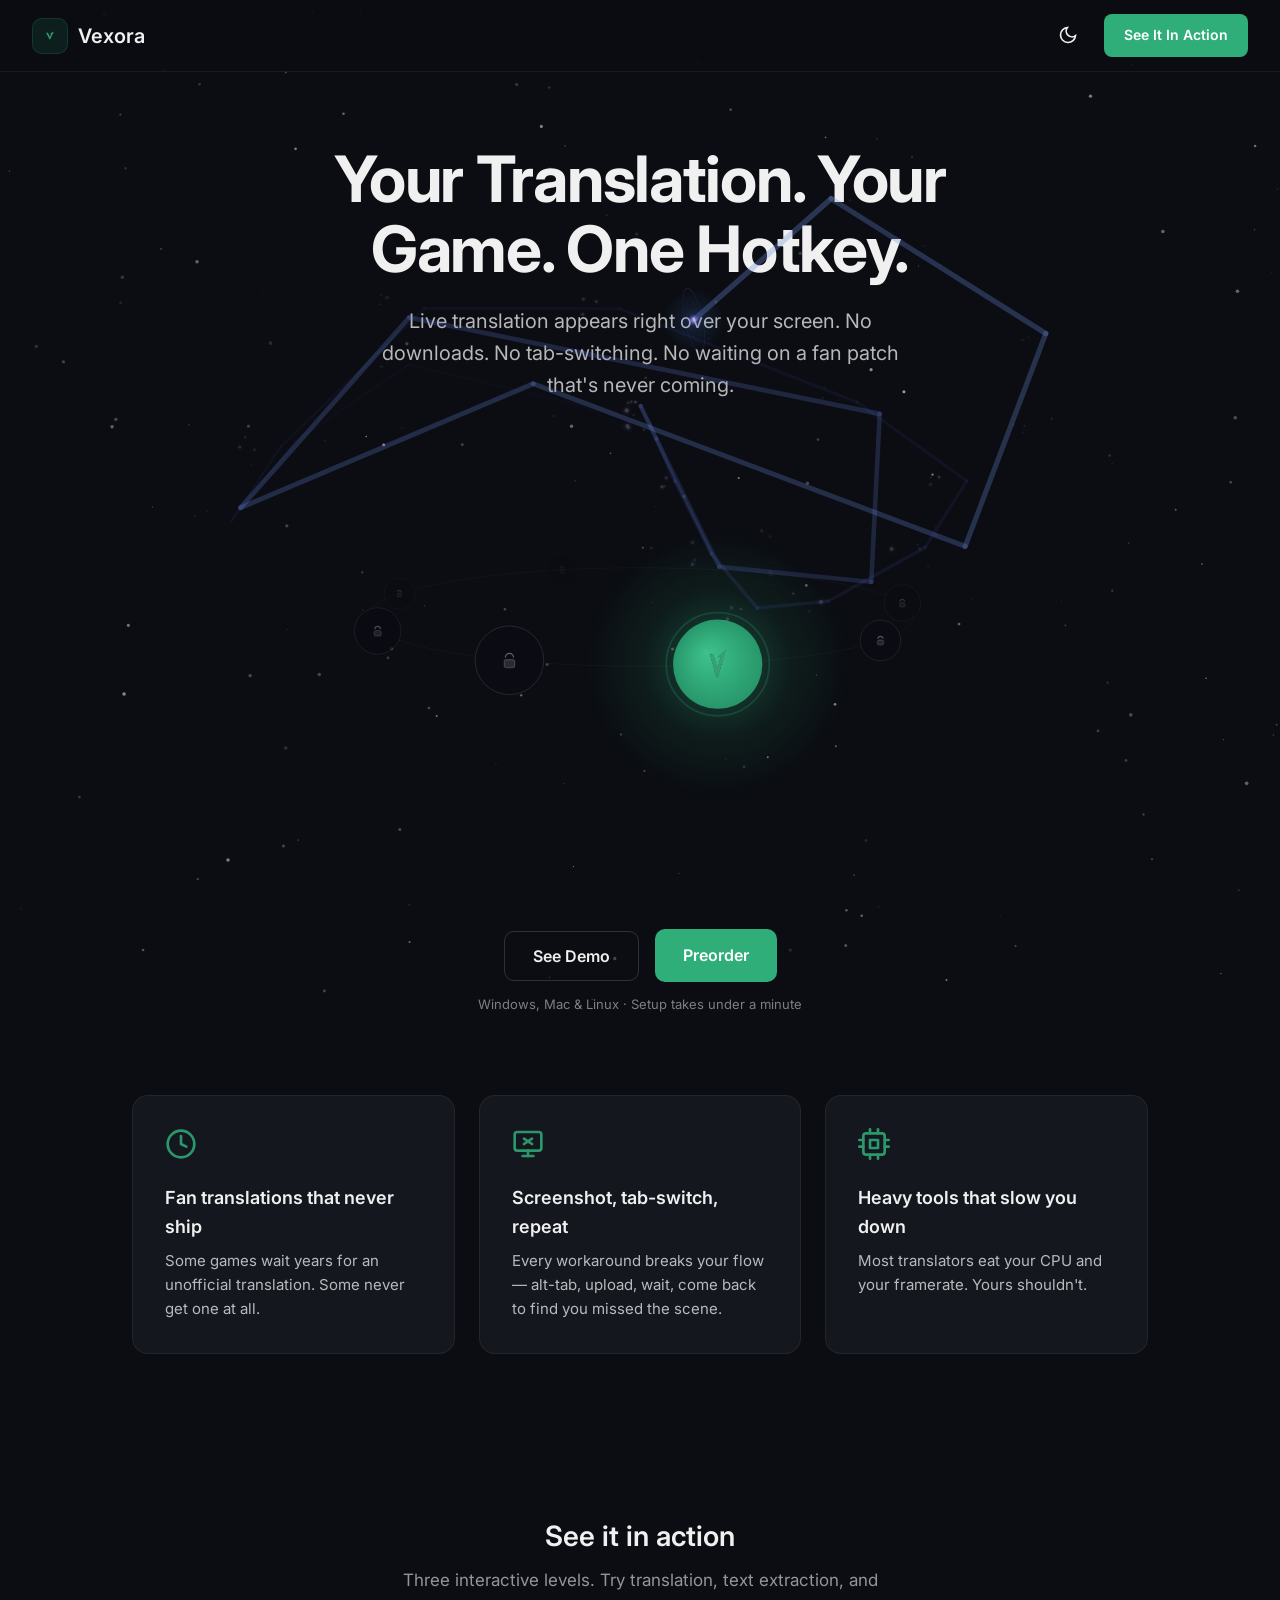
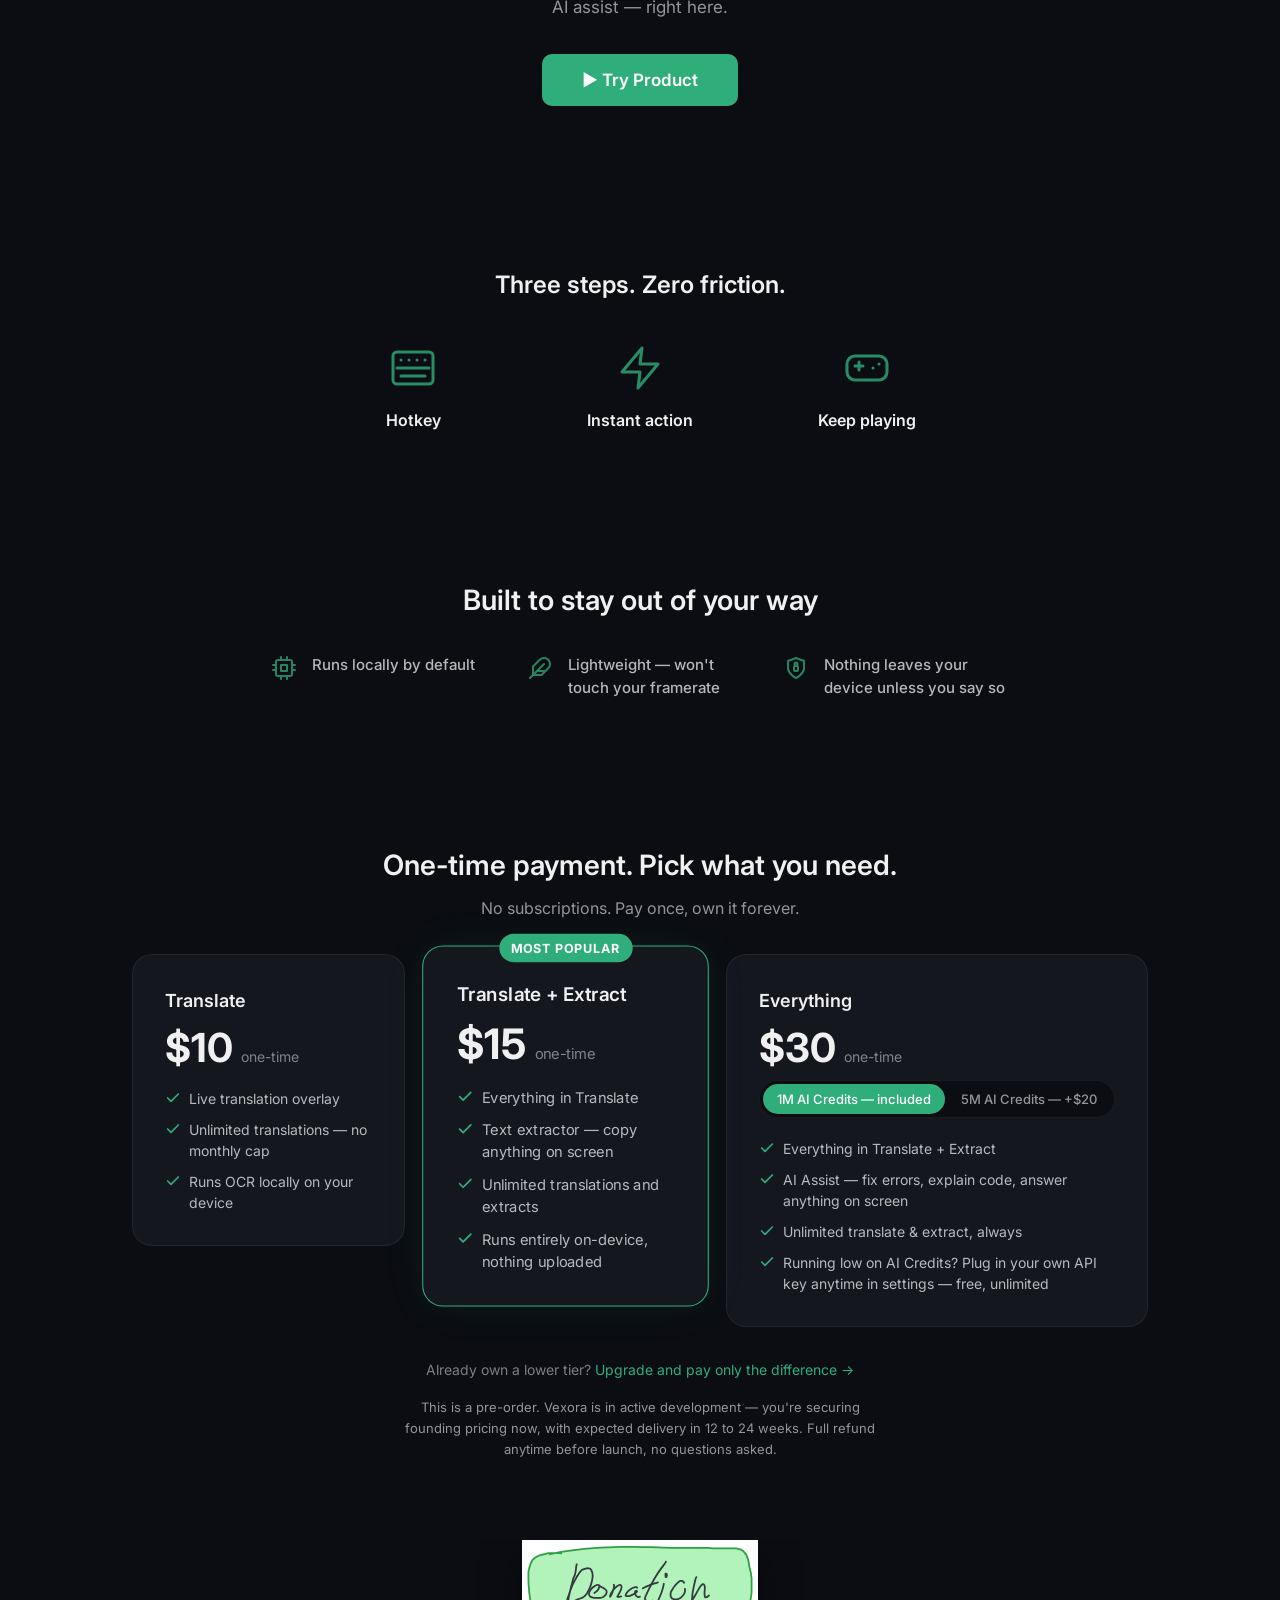
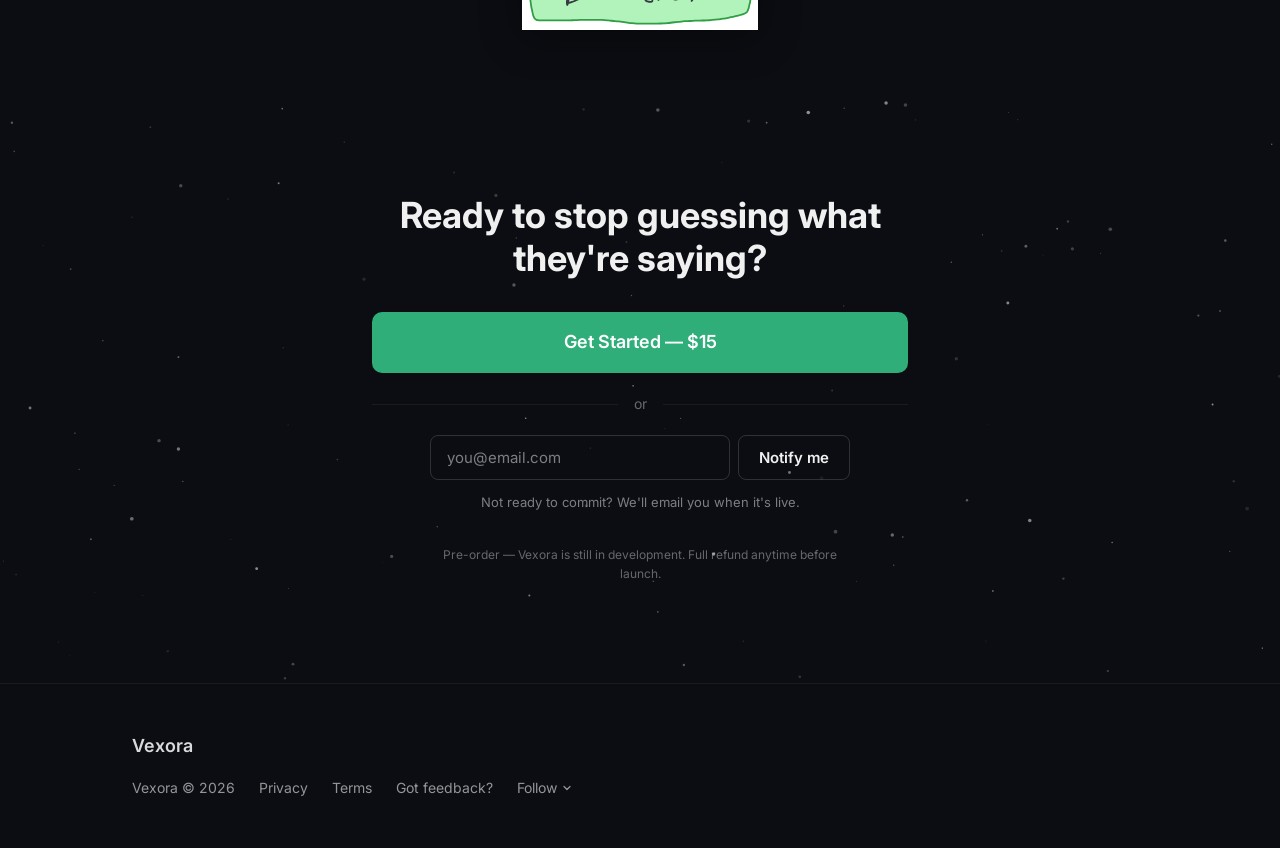
==== commit abef6420: "refactor: reorganize file structure and externalize CSS - Moved logo.png, button.svg, speech.svg to " ====
--- a/index.html
+++ b/index.html
@@ -29,2212 +29,7 @@
   <link rel="preconnect" href="https://fonts.gstatic.com" crossorigin>
   <link href="https://fonts.googleapis.com/css2?family=Inter:wght@400;500;600;700&display=swap" rel="stylesheet">
 
-  <style>
-    /* =============================================
-       DESIGN TOKENS — from design-brief.md
-       ============================================= */
-
-    :root {
-      /* Typography */
-      --font-family: 'Inter', -apple-system, BlinkMacSystemFont, 'Segoe UI', Roboto, sans-serif;
-
-      /* Accent colours (shared across themes) */
-      --color-green: #2FAE7A;
-      --color-green-hover: #28996c;
-      --color-violet: #6D5DFC;
-      --color-blue: #4F8EF7;
-      --color-orange: #F0975A;
-
-      /* Spacing scale */
-      --space-xs: 4px;
-      --space-sm: 8px;
-      --space-md: 16px;
-      --space-lg: 24px;
-      --space-xl: 32px;
-      --space-2xl: 48px;
-      --space-3xl: 64px;
-      --space-4xl: 80px;
-      --space-5xl: 100px;
-
-      /* Border radius */
-      --radius-sm: 6px;
-      --radius-md: 8px;
-      --radius-lg: 12px;
-      --radius-xl: 16px;
-      --radius-2xl: 20px;
-      --radius-full: 9999px;
-
-      /* Layout */
-      --header-height: 72px;
-      --content-max-width: 1080px;
-      --content-narrow: 800px;
-      --content-narrowest: 680px;
-
-      /* Transitions */
-      --transition-fast: 150ms ease;
-      --transition-base: 250ms ease;
-      --transition-slow: 400ms ease;
-    }
-
-    /* ----- DARK THEME (default) ----- */
-    [data-theme="dark"] {
-      --bg-primary: #0B0D12;
-      --bg-secondary: #0E1016;
-      --surface: #15171F;
-      --surface-hover: #1A1D26;
-      --surface-border: rgba(255, 255, 255, 0.06);
-
-      --text-primary: #F0F0F0;
-      --text-secondary: rgba(240, 240, 240, 0.75);
-      --text-tertiary: rgba(240, 240, 240, 0.6);
-      --text-muted: rgba(240, 240, 240, 0.5);
-      --text-faint: rgba(240, 240, 240, 0.4);
-
-      --header-bg: rgba(11, 13, 18, 0.7);
-      --header-bg-scrolled: rgba(11, 13, 18, 0.95);
-      --toggle-hover: rgba(255, 255, 255, 0.06);
-
-      --footer-border: rgba(255, 255, 255, 0.06);
-
-      --btn-primary-bg: var(--color-green);
-      --btn-primary-text: #ffffff;
-      --btn-secondary-border: rgba(255, 255, 255, 0.15);
-      --btn-secondary-text: var(--text-primary);
-    }
-
-    /* ----- LIGHT THEME ----- */
-    [data-theme="light"] {
-      --bg-primary: #FAFAF8;
-      --bg-secondary: #F7F7F5;
-      --surface: #FFFFFF;
-      --surface-hover: #F5F5F3;
-      --surface-border: rgba(0, 0, 0, 0.08);
-
-      --text-primary: #1A1A1A;
-      --text-secondary: rgba(26, 26, 26, 0.75);
-      --text-tertiary: rgba(26, 26, 26, 0.6);
-      --text-muted: rgba(26, 26, 26, 0.5);
-      --text-faint: rgba(26, 26, 26, 0.4);
-
-      --header-bg: rgba(250, 250, 248, 0.7);
-      --header-bg-scrolled: rgba(250, 250, 248, 0.95);
-      --toggle-hover: rgba(0, 0, 0, 0.04);
-
-      --footer-border: rgba(0, 0, 0, 0.08);
-
-      --btn-primary-bg: var(--color-green);
-      --btn-primary-text: #ffffff;
-      --btn-secondary-border: rgba(0, 0, 0, 0.15);
-      --btn-secondary-text: var(--text-primary);
-    }
-
-    /* =============================================
-       RESET & BASE
-       ============================================= */
-
-    *, *::before, *::after {
-      margin: 0;
-      padding: 0;
-      box-sizing: border-box;
-    }
-
-    html {
-      scroll-behavior: smooth;
-      -webkit-font-smoothing: antialiased;
-      -moz-osx-font-smoothing: grayscale;
-    }
-
-    body {
-      font-family: var(--font-family);
-      font-size: 16px;
-      line-height: 1.6;
-      color: var(--text-primary);
-      background-color: var(--bg-primary);
-      transition: background-color var(--transition-base), color var(--transition-base);
-      overflow-x: hidden;
-    }
-
-    /* =============================================
-       LAYOUT GRID
-       ============================================= */
-
-    .container {
-      width: 100%;
-      max-width: var(--content-max-width);
-      margin: 0 auto;
-      padding: 0 var(--space-xl);
-    }
-
-    .container--narrow {
-      max-width: var(--content-narrow);
-    }
-
-    .container--narrowest {
-      max-width: var(--content-narrowest);
-    }
-
-    .container--cta {
-      max-width: 600px;
-    }
-
-    /* =============================================
-       HEADER
-       ============================================= */
-
-    .header {
-      position: fixed;
-      top: 0;
-      left: 0;
-      right: 0;
-      z-index: 1000;
-      height: var(--header-height);
-      padding: 0 var(--space-xl);
-      display: flex;
-      align-items: center;
-      justify-content: space-between;
-      background: var(--header-bg);
-      backdrop-filter: blur(16px);
-      -webkit-backdrop-filter: blur(16px);
-      border-bottom: 1px solid var(--surface-border);
-      transition: background var(--transition-base);
-    }
-
-    .header.scrolled {
-      background: var(--header-bg-scrolled);
-    }
-
-    .header__logo {
-      display: inline-flex;
-      align-items: center;
-      gap: 10px;
-      text-decoration: none;
-      color: var(--text-primary);
-    }
-
-    .header__logo-icon-wrap {
-      display: flex;
-      align-items: center;
-      justify-content: center;
-      width: 36px;
-      height: 36px;
-      border-radius: 10px;
-      background: rgba(47, 174, 122, 0.12);
-      backdrop-filter: blur(12px);
-      -webkit-backdrop-filter: blur(12px);
-      border: 1px solid rgba(47, 174, 122, 0.18);
-      overflow: hidden;
-      transition: background var(--transition-base), border-color var(--transition-base), transform var(--transition-base);
-    }
-
-    .header__logo:hover .header__logo-icon-wrap {
-      background: rgba(47, 174, 122, 0.18);
-      border-color: rgba(47, 174, 122, 0.3);
-      transform: scale(1.05);
-    }
-
-    .header__logo-icon {
-      width: 100%;
-      height: 100%;
-      padding: 4px;
-      box-sizing: border-box;
-      object-fit: contain;
-    }
-
-    .header__logo-text {
-      font-size: 20px;
-      font-weight: 600;
-      color: var(--text-primary);
-      transition: color var(--transition-base);
-    }
-
-    [data-theme="light"] .header__logo-icon-wrap {
-      background: rgba(47, 174, 122, 0.1);
-      border-color: rgba(47, 174, 122, 0.2);
-    }
-
-    .header__right {
-      display: flex;
-      align-items: center;
-      gap: var(--space-md);
-    }
-
-    /* Theme toggle button */
-    .theme-toggle {
-      display: flex;
-      align-items: center;
-      justify-content: center;
-      width: 40px;
-      height: 40px;
-      border: none;
-      border-radius: var(--radius-md);
-      background: transparent;
-      color: var(--text-primary);
-      cursor: pointer;
-      padding: var(--space-sm);
-      transition: background var(--transition-fast);
-    }
-
-    .theme-toggle:hover {
-      background: var(--toggle-hover);
-    }
-
-    .theme-toggle svg {
-      width: 20px;
-      height: 20px;
-      transition: transform var(--transition-base);
-    }
-
-    .theme-toggle:hover svg {
-      transform: rotate(15deg);
-    }
-
-    /* Sun icon hidden in dark, moon hidden in light */
-    [data-theme="dark"] .theme-toggle__sun { display: none; }
-    [data-theme="dark"] .theme-toggle__moon { display: block; }
-    [data-theme="light"] .theme-toggle__sun { display: block; }
-    [data-theme="light"] .theme-toggle__moon { display: none; }
-
-    /* Header CTA */
-    .header__cta {
-      padding: 10px 20px;
-      border-radius: var(--radius-md);
-      background: var(--btn-primary-bg);
-      color: var(--btn-primary-text);
-      font-size: 14px;
-      font-weight: 600;
-      text-decoration: none;
-      border: none;
-      cursor: pointer;
-      transition: filter var(--transition-fast), transform var(--transition-fast);
-      white-space: nowrap;
-    }
-
-    .header__cta:hover {
-      filter: brightness(0.92);
-      transform: translateY(-1px);
-    }
-
-    .header__cta:active {
-      transform: translateY(0);
-    }
-
-    /* =============================================
-       SECTIONS — SKELETON CONTAINERS
-       ============================================= */
-
-    .section {
-      width: 100%;
-      transition: background-color var(--transition-base);
-    }
-
-    /* Section dev outline — remove when adding content */
-    .section__placeholder {
-      display: flex;
-      align-items: center;
-      justify-content: center;
-      min-height: 200px;
-      border: 1px dashed var(--surface-border);
-      border-radius: var(--radius-xl);
-      margin: var(--space-lg) 0;
-      color: var(--text-muted);
-      font-size: 14px;
-      font-weight: 500;
-      letter-spacing: 0.5px;
-      text-transform: uppercase;
-    }
-
-    /* =============================================
-       HERO
-       ============================================= */
-
-    #hero {
-      position: relative;
-      min-height: 100vh;
-      padding-top: var(--header-height);
-      display: flex;
-      flex-direction: column;
-      align-items: center;
-      justify-content: center;
-      overflow: hidden;
-    }
-
-    /* Geometric background shapes */
-    .hero__bg {
-      position: absolute;
-      inset: 0;
-      pointer-events: none;
-      z-index: 0;
-      will-change: transform;
-    }
-
-    .hero__shape {
-      position: absolute;
-      border-radius: 50%;
-      will-change: transform;
-    }
-
-    /* Shape 1 — large green circle, top-right */
-    .hero__shape--1 {
-      width: 420px;
-      height: 420px;
-      top: -60px;
-      right: -80px;
-      background: var(--color-green);
-      opacity: 0.14;
-      filter: blur(60px);
-    }
-
-    /* Shape 2 — medium violet polygon, top-right offset */
-    .hero__shape--2 {
-      width: 280px;
-      height: 280px;
-      top: 80px;
-      right: 15%;
-      background: var(--color-violet);
-      opacity: 0.12;
-      filter: blur(50px);
-      border-radius: 30% 70% 70% 30% / 30% 30% 70% 70%;
-    }
-
-    /* Shape 3 — large green-blue, bottom-left */
-    .hero__shape--3 {
-      width: 360px;
-      height: 360px;
-      bottom: -40px;
-      left: -100px;
-      background: var(--color-green);
-      opacity: 0.16;
-      filter: blur(55px);
-      border-radius: 60% 40% 50% 50% / 50% 60% 40% 50%;
-    }
-
-    /* Shape 4 — small violet accent, bottom-left offset */
-    .hero__shape--4 {
-      width: 200px;
-      height: 200px;
-      bottom: 120px;
-      left: 12%;
-      background: var(--color-violet);
-      opacity: 0.18;
-      filter: blur(45px);
-    }
-
-    /* Hero content */
-    .hero__content {
-      position: relative;
-      z-index: 1;
-      max-width: 720px;
-      text-align: center;
-      display: flex;
-      flex-direction: column;
-      align-items: center;
-      margin-top: 8vh; /* Adds breathing room below the fixed header */
-    }
-
-    .hero__title {
-      font-size: 64px;
-      font-weight: 700;
-      line-height: 1.1;
-      color: var(--text-primary);
-      letter-spacing: -0.02em;
-    }
-
-    .hero__subtitle {
-      font-size: 20px;
-      font-weight: 400;
-      line-height: 1.6;
-      color: var(--text-secondary);
-      max-width: 560px;
-      margin-top: 20px;
-    }
-
-    .hero__cta-group {
-      display: flex;
-      align-items: center;
-      gap: 16px;
-      margin-top: 32px;
-      flex-wrap: wrap;
-      justify-content: center;
-    }
-
-    .hero__cta {
-      display: inline-flex;
-      align-items: center;
-      justify-content: center;
-      padding: 14px 28px;
-      font-size: 16px;
-      font-weight: 600;
-      font-family: var(--font-family);
-      color: var(--btn-primary-text);
-      background: var(--btn-primary-bg);
-      border: none;
-      border-radius: 10px;
-      cursor: pointer;
-      text-decoration: none;
-      transition: filter var(--transition-fast), transform var(--transition-fast), box-shadow var(--transition-fast);
-    }
-
-    .hero__cta:hover {
-      filter: brightness(0.92);
-      transform: translateY(-2px);
-      box-shadow: 0 4px 16px rgba(47, 174, 122, 0.2);
-    }
-
-    .hero__cta:active {
-      transform: translateY(0);
-      box-shadow: none;
-    }
-
-    .hero__cta--secondary {
-      background: transparent;
-      color: var(--btn-secondary-text);
-      border: 1px solid var(--btn-secondary-border);
-    }
-
-    .hero__cta--secondary:hover {
-      filter: none;
-      border-color: var(--color-green);
-      color: var(--color-green);
-      box-shadow: 0 4px 16px rgba(47, 174, 122, 0.1);
-    }
-
-    .hero__micro {
-      margin-top: 12px;
-      font-size: 13px;
-      color: var(--text-muted);
-    }
-
-    /* =============================================
-       PAIN BLOCK
-       ============================================= */
-
-    #pain {
-      padding: var(--space-4xl) 0;
-    }
-
-    .pain__grid {
-      display: grid;
-      grid-template-columns: repeat(3, 1fr);
-      gap: var(--space-lg);
-      max-width: var(--content-max-width);
-    }
-
-    .pain-card {
-      padding: var(--space-xl);
-      border-radius: var(--radius-xl);
-      background: var(--surface);
-      border: 1px solid var(--surface-border);
-      transition: background var(--transition-base), border-color var(--transition-base), transform var(--transition-base);
-    }
-
-    .pain-card:hover {
-      transform: translateY(-4px);
-      border-color: rgba(47, 174, 122, 0.15);
-    }
-
-    .pain-card__icon {
-      width: 32px;
-      height: 32px;
-      color: var(--color-green);
-      opacity: 0.85;
-    }
-
-    .pain-card__title {
-      margin-top: var(--space-md);
-      font-size: 18px;
-      font-weight: 600;
-      color: var(--text-primary);
-    }
-
-    .pain-card__text {
-      margin-top: var(--space-sm);
-      font-size: 15px;
-      line-height: 1.6;
-      color: var(--text-secondary);
-    }
-
-    /* =============================================
-       INTERACTIVE DEMO
-       ============================================= */
-
-    #demo {
-      padding: var(--space-4xl) 0;
-    }
-
-    .demo__header {
-      text-align: center;
-      margin-bottom: var(--space-xl);
-    }
-
-    .demo__title {
-      font-size: 28px;
-      font-weight: 600;
-      color: var(--text-primary);
-    }
-
-    /* Pill-shaped tab group */
-    .demo__tabs {
-      display: flex;
-      justify-content: center;
-      margin-bottom: var(--space-xl);
-    }
-
-    .demo__tab-group {
-      display: inline-flex;
-      gap: 4px;
-      padding: 4px;
-      border-radius: var(--radius-full);
-      background: var(--surface);
-      border: 1px solid var(--surface-border);
-    }
-
-    .demo__tab {
-      padding: 10px 24px;
-      border: none;
-      border-radius: var(--radius-full);
-      background: transparent;
-      font-family: var(--font-family);
-      font-size: 15px;
-      font-weight: 500;
-      color: var(--text-tertiary);
-      cursor: pointer;
-      transition: all var(--transition-fast);
-    }
-
-    .demo__tab:hover {
-      color: var(--text-primary);
-    }
-
-    .demo__tab.active {
-      background: var(--color-green);
-      color: #fff;
-    }
-
-    /* Demo scene container */
-    .demo__scene-wrap {
-      position: relative;
-      border-radius: var(--radius-2xl);
-      background: var(--surface);
-      border: 1px solid var(--surface-border);
-      backdrop-filter: blur(12px);
-      -webkit-backdrop-filter: blur(12px);
-      padding: var(--space-2xl);
-      min-height: 400px;
-      display: flex;
-      flex-direction: column;
-      align-items: center;
-      justify-content: center;
-      overflow: hidden;
-      transition: background var(--transition-base), border-color var(--transition-base);
-    }
-
-    .demo__label {
-      font-size: 14px;
-      font-weight: 500;
-      color: var(--text-muted);
-      text-transform: uppercase;
-      letter-spacing: 1px;
-      margin-bottom: var(--space-lg);
-    }
-
-    /* Individual scene panels */
-    .demo__scene {
-      display: none;
-      flex-direction: column;
-      align-items: center;
-      width: 100%;
-    }
-
-    .demo__scene.active {
-      display: flex;
-    }
-
-    /* Geometric dialogue frame */
-    .demo__geo-frame {
-      position: relative;
-      width: 100%;
-      max-width: 480px;
-      min-height: 200px;
-      border-radius: var(--radius-lg);
-      background: var(--bg-primary);
-      border: 1px solid var(--surface-border);
-      padding: var(--space-xl);
-      display: flex;
-      flex-direction: column;
-      justify-content: center;
-      align-items: center;
-      overflow: hidden;
-      transition: background var(--transition-base), border-color var(--transition-base);
-    }
-
-    /* Decorative geometric corner accents for frame */
-    .demo__geo-frame::before,
-    .demo__geo-frame::after {
-      content: '';
-      position: absolute;
-      width: 60px;
-      height: 60px;
-      opacity: 0.08;
-      border-radius: 30% 70% 50% 50%;
-    }
-
-    .demo__geo-frame::before {
-      top: -12px;
-      left: -12px;
-      background: var(--color-green);
-      filter: blur(8px);
-    }
-
-    .demo__geo-frame::after {
-      bottom: -12px;
-      right: -12px;
-      background: var(--color-violet);
-      filter: blur(8px);
-    }
-
-    /* --- Translate scene --- */
-    .translate__speaker {
-      display: flex;
-      align-items: center;
-      gap: var(--space-sm);
-      margin-bottom: var(--space-md);
-      align-self: flex-start;
-    }
-
-    .translate__avatar {
-      width: 36px;
-      height: 36px;
-      border-radius: 6px;
-      background: linear-gradient(135deg, var(--color-violet) 0%, var(--color-blue) 100%);
-      opacity: 0.7;
-    }
-
-    .translate__speaker-name {
-      font-size: 13px;
-      font-weight: 600;
-      color: var(--text-tertiary);
-      letter-spacing: 0.5px;
-    }
-
-    .translate__text-line {
-      font-size: 22px;
-      font-weight: 500;
-      line-height: 1.5;
-      color: var(--text-primary);
-      text-align: left;
-      width: 100%;
-      min-height: 70px;
-      display: flex;
-      flex-wrap: wrap;
-      gap: 0;
-    }
-
-    .translate__char {
-      display: inline-block;
-      transition: all 0.35s ease;
-      position: relative;
-    }
-
-    .translate__char.morphing {
-      filter: blur(4px);
-      opacity: 0;
-      transform: translateY(4px);
-    }
-
-    .translate__char.revealed {
-      filter: blur(0);
-      opacity: 1;
-      transform: translateY(0);
-    }
-
-    /* --- Extract scene --- */
-    .extract__lines {
-      display: flex;
-      flex-direction: column;
-      gap: 10px;
-      width: 100%;
-      position: relative;
-    }
-
-    .extract__line {
-      height: 14px;
-      border-radius: 4px;
-      background: var(--text-muted);
-      opacity: 0.15;
-      transition: all 0.3s ease;
-    }
-
-    .extract__line:nth-child(1) { width: 90%; }
-    .extract__line:nth-child(2) { width: 75%; }
-    .extract__line:nth-child(3) { width: 85%; }
-    .extract__line:nth-child(4) { width: 60%; }
-    .extract__line:nth-child(5) { width: 70%; }
-    .extract__line:nth-child(6) { width: 50%; }
-
-    .extract__line.selected {
-      background: var(--color-green);
-      opacity: 0.35;
-    }
-
-    .extract__selection {
-      position: absolute;
-      top: 0;
-      left: 0;
-      right: 0;
-      bottom: 0;
-      border: 2px solid var(--color-green);
-      border-radius: var(--radius-md);
-      background: rgba(47, 174, 122, 0.06);
-      opacity: 0;
-      transform: scale(0.97);
-      transition: opacity 0.3s ease, transform 0.3s ease;
-      pointer-events: none;
-    }
-
-    .extract__selection.visible {
-      opacity: 1;
-      transform: scale(1);
-    }
-
-    /* Toast */
-    .demo__toast {
-      position: absolute;
-      top: var(--space-md);
-      right: var(--space-md);
-      display: inline-flex;
-      align-items: center;
-      gap: var(--space-sm);
-      padding: 8px 16px;
-      border-radius: var(--radius-md);
-      background: var(--color-green);
-      color: #fff;
-      font-size: 13px;
-      font-weight: 600;
-      opacity: 0;
-      transform: translateY(-8px);
-      transition: opacity 0.3s ease, transform 0.3s ease;
-      pointer-events: none;
-      z-index: 2;
-    }
-
-    .demo__toast.visible {
-      opacity: 1;
-      transform: translateY(0);
-    }
-
-    .demo__toast svg {
-      width: 14px;
-      height: 14px;
-    }
-
-    /* --- Assist scene --- */
-    .assist__blocks {
-      display: grid;
-      grid-template-columns: repeat(3, 1fr);
-      gap: 12px;
-      width: 100%;
-      max-width: 360px;
-    }
-
-    .assist__block {
-      aspect-ratio: 1;
-      border-radius: var(--radius-md);
-      transition: all 0.5s ease;
-    }
-
-    .assist__block:nth-child(1) {
-      background: var(--color-violet);
-      opacity: 0.25;
-    }
-    .assist__block:nth-child(2) {
-      background: var(--color-green);
-      opacity: 0.2;
-      border-radius: 50%;
-    }
-    .assist__block:nth-child(3) {
-      background: var(--color-blue);
-      opacity: 0.18;
-    }
-    .assist__block:nth-child(4) {
-      background: var(--color-green);
-      opacity: 0.15;
-      border-radius: 50%;
-    }
-    .assist__block:nth-child(5) {
-      background: var(--color-orange);
-      opacity: 0.22;
-    }
-    .assist__block:nth-child(6) {
-      background: var(--color-violet);
-      opacity: 0.18;
-      border-radius: 50%;
-    }
-
-    /* Glitch state */
-    .assist__block.glitched:nth-child(1) { transform: translate(8px, -6px) rotate(12deg); }
-    .assist__block.glitched:nth-child(2) { transform: translate(-10px, 5px) scale(0.85); }
-    .assist__block.glitched:nth-child(3) { transform: translate(5px, 10px) rotate(-8deg); }
-    .assist__block.glitched:nth-child(4) { transform: translate(-7px, -8px) rotate(15deg); }
-    .assist__block.glitched:nth-child(5) { transform: translate(12px, 4px) scale(1.1); }
-    .assist__block.glitched:nth-child(6) { transform: translate(-5px, 7px) rotate(-12deg); }
-
-    /* Fixed state */
-    .assist__block.fixed {
-      transform: translate(0, 0) rotate(0deg) scale(1) !important;
-    }
-
-    @keyframes glitch-flicker {
-      0%, 100% { opacity: 0.2; }
-      20% { opacity: 0.35; }
-      40% { opacity: 0.12; }
-      60% { opacity: 0.3; }
-      80% { opacity: 0.15; }
-    }
-
-    .assist__block.glitched {
-      animation: glitch-flicker 1.2s ease-in-out infinite;
-    }
-
-    .assist__result {
-      margin-top: var(--space-md);
-      font-size: 15px;
-      color: var(--color-green);
-      font-weight: 500;
-      opacity: 0;
-      transform: translateY(8px);
-      transition: opacity 0.4s ease 0.3s, transform 0.4s ease 0.3s;
-    }
-
-    .assist__result.visible {
-      opacity: 1;
-      transform: translateY(0);
-    }
-
-    /* Hotkey button */
-    .demo__hotkey {
-      margin-top: var(--space-lg);
-      padding: 12px 28px;
-      border: 1px solid var(--surface-border);
-      border-radius: var(--radius-sm);
-      background: var(--surface);
-      color: var(--text-primary);
-      font-family: var(--font-family);
-      font-size: 15px;
-      font-weight: 600;
-      cursor: pointer;
-      box-shadow: 0 3px 0 var(--surface-border);
-      transition: all var(--transition-fast);
-      position: relative;
-      user-select: none;
-    }
-
-    .demo__hotkey:hover {
-      border-color: var(--color-green);
-      box-shadow: 0 3px 0 var(--color-green);
-    }
-
-    .demo__hotkey:active {
-      transform: translateY(2px);
-      box-shadow: 0 1px 0 var(--surface-border);
-    }
-
-    .demo__hotkey .mobile-label { display: none; }
-    .demo__hotkey .desktop-label { display: inline; }
-
-    /* Demo caption */
-    .demo__caption {
-      margin-top: var(--space-md);
-      font-size: 14px;
-      color: var(--text-tertiary);
-      text-align: center;
-      min-height: 20px;
-      opacity: 0;
-      transform: translateY(6px);
-      transition: opacity 0.4s ease, transform 0.4s ease;
-    }
-
-    .demo__caption.visible {
-      opacity: 1;
-      transform: translateY(0);
-    }
-
-    /* --- Drag-to-select (Extract & Assist scenes) --- */
-    .demo__geo-frame--draggable {
-      cursor: crosshair;
-      user-select: none;
-      -webkit-user-select: none;
-      touch-action: none;
-    }
-
-    .demo__select-rect {
-      position: absolute;
-      border: 2px dashed var(--color-green);
-      background: rgba(47, 174, 122, 0.08);
-      border-radius: 3px;
-      pointer-events: none;
-      z-index: 5;
-      display: none;
-    }
-
-    .demo__select-rect.active {
-      display: block;
-    }
-
-    .demo__drag-hint {
-      margin-top: var(--space-lg);
-      display: inline-flex;
-      align-items: center;
-      gap: 6px;
-      font-size: 14px;
-      color: var(--text-muted);
-      user-select: none;
-      transition: opacity var(--transition-fast);
-    }
-
-    .demo__drag-hint .mobile-label { display: none; }
-    .demo__drag-hint .desktop-label { display: inline; }
-
-    .demo__drag-hint svg {
-      width: 16px;
-      height: 16px;
-      opacity: 0.6;
-    }
-
-    .demo__drag-hint.hidden {
-      opacity: 0;
-      pointer-events: none;
-    }
-
-    /* =============================================
-       FULL-SCREEN DEMO OVERLAY
-       ============================================= */
-    .demo-overlay {
-      position: fixed;
-      inset: 0;
-      z-index: 2000;
-      background: var(--bg-primary);
-      display: flex;
-      flex-direction: column;
-      opacity: 0;
-      visibility: hidden;
-      transition: opacity 0.45s cubic-bezier(0.4, 0, 0.2, 1), visibility 0s 0.45s;
-    }
-
-    .demo-overlay.open {
-      opacity: 1;
-      visibility: visible;
-      transition: opacity 0.45s cubic-bezier(0.4, 0, 0.2, 1), visibility 0s 0s;
-    }
-
-    /* Overlay header bar */
-    .demo-overlay__bar {
-      display: flex;
-      align-items: center;
-      justify-content: space-between;
-      padding: 16px 32px;
-      border-bottom: 1px solid var(--surface-border);
-      flex-shrink: 0;
-    }
-
-    .demo-overlay__progress {
-      display: flex;
-      align-items: center;
-      gap: 8px;
-    }
-
-    .demo-overlay__step {
-      width: 32px;
-      height: 4px;
-      border-radius: 2px;
-      background: var(--surface-border);
-      transition: background 0.4s ease;
-    }
-
-    .demo-overlay__step.active {
-      background: var(--color-green);
-    }
-
-    .demo-overlay__step.done {
-      background: var(--color-green);
-      opacity: 0.5;
-    }
-
-    .demo-overlay__level-label {
-      font-size: 14px;
-      font-weight: 600;
-      color: var(--text-secondary);
-      margin-left: 12px;
-    }
-
-    .demo-overlay__close {
-      width: 40px;
-      height: 40px;
-      border-radius: var(--radius-md);
-      border: 1px solid var(--surface-border);
-      background: transparent;
-      color: var(--text-secondary);
-      cursor: pointer;
-      display: flex;
-      align-items: center;
-      justify-content: center;
-      transition: background var(--transition-fast), color var(--transition-fast), border-color var(--transition-fast);
-    }
-
-    .demo-overlay__close:hover {
-      background: var(--surface);
-      color: var(--text-primary);
-      border-color: var(--text-muted);
-    }
-
-    .demo-overlay__close svg {
-      width: 18px;
-      height: 18px;
-    }
-
-    /* Overlay body — level container */
-    .demo-overlay__body {
-      flex: 1;
-      display: flex;
-      align-items: center;
-      justify-content: center;
-      padding: var(--space-xl);
-      overflow: hidden;
-    }
-
-    .demo-overlay__level {
-      display: none;
-      flex-direction: column;
-      align-items: center;
-      justify-content: center;
-      width: 100%;
-      max-width: 640px;
-      text-align: center;
-      animation: levelFadeIn 0.5s ease both;
-    }
-
-    .demo-overlay__level.active {
-      display: flex;
-    }
-
-    @keyframes levelFadeIn {
-      from { opacity: 0; transform: translateY(20px) scale(0.97); }
-      to { opacity: 1; transform: translateY(0) scale(1); }
-    }
-
-    .demo-overlay__level-title {
-      font-size: 14px;
-      font-weight: 600;
-      color: var(--color-green);
-      text-transform: uppercase;
-      letter-spacing: 1.5px;
-      margin-bottom: var(--space-sm);
-    }
-
-    .demo-overlay__level-desc {
-      font-size: 26px;
-      font-weight: 600;
-      color: var(--text-primary);
-      margin-bottom: var(--space-xl);
-      line-height: 1.3;
-    }
-
-    /* Shared demo stage (inside overlay levels) */
-    .demo-stage {
-      position: relative;
-      width: 100%;
-      border-radius: var(--radius-2xl);
-      background: var(--surface);
-      border: 1px solid var(--surface-border);
-      padding: var(--space-2xl);
-      min-height: 280px;
-      display: flex;
-      flex-direction: column;
-      align-items: center;
-      justify-content: center;
-      overflow: hidden;
-    }
-
-    /* Hotkey indicator (visual UI element) */
-    .demo-hotkey-indicator {
-      display: inline-flex;
-      align-items: center;
-      gap: 6px;
-      margin-top: var(--space-lg);
-      padding: 10px 22px;
-      border-radius: var(--radius-sm);
-      background: var(--surface);
-      border: 1px solid var(--surface-border);
-      box-shadow: 0 3px 0 var(--surface-border);
-      font-size: 14px;
-      font-weight: 600;
-      color: var(--text-secondary);
-      cursor: pointer;
-      opacity: 0;
-      transform: translateY(6px);
-      transition: opacity 0.3s ease, transform 0.3s ease, box-shadow 0.15s ease, border-color 0.2s ease;
-    }
-
-    .demo-hotkey-indicator.visible:hover {
-      border-color: var(--color-green);
-      box-shadow: 0 3px 0 var(--surface-border), 0 0 16px rgba(47, 174, 122, 0.2);
-    }
-
-    /* Demo overlay comet canvas */
-    .demo-overlay__comet {
-      position: absolute;
-      inset: 0;
-      width: 100%;
-      height: 100%;
-      pointer-events: none;
-      z-index: 3;
-    }
-
-    .demo-hotkey-indicator.visible {
-      opacity: 1;
-      transform: translateY(0);
-    }
-
-    .demo-hotkey-indicator.pressed {
-      transform: translateY(2px);
-      box-shadow: 0 1px 0 var(--surface-border);
-      border-color: var(--color-green);
-      color: var(--color-green);
-    }
-
-    .demo-hotkey-indicator kbd {
-      display: inline-block;
-      padding: 2px 8px;
-      background: var(--bg-primary);
-      border-radius: 4px;
-      font-family: var(--font-family);
-      font-size: 12px;
-      border: 1px solid var(--surface-border);
-    }
-
-    /* Auto-play caption */
-    .demo-auto-caption {
-      margin-top: var(--space-md);
-      font-size: 14px;
-      color: var(--text-tertiary);
-      opacity: 0;
-      transform: translateY(4px);
-      transition: opacity 0.4s ease, transform 0.4s ease;
-    }
-
-    .demo-auto-caption.visible {
-      opacity: 1;
-      transform: translateY(0);
-    }
-
-    /* Level transition overlay */
-    .demo-overlay__transition {
-      position: absolute;
-      inset: 0;
-      background: var(--bg-primary);
-      display: flex;
-      align-items: center;
-      justify-content: center;
-      flex-direction: column;
-      gap: var(--space-md);
-      opacity: 0;
-      visibility: hidden;
-      z-index: 5;
-      transition: opacity 0.4s ease, visibility 0s 0.4s;
-    }
-
-    .demo-overlay__transition.active {
-      opacity: 1;
-      visibility: visible;
-      transition: opacity 0.4s ease, visibility 0s 0s;
-    }
-
-    .demo-overlay__transition-text {
-      font-size: 20px;
-      font-weight: 600;
-      color: var(--text-primary);
-    }
-
-    .demo-overlay__transition-sub {
-      font-size: 14px;
-      color: var(--text-tertiary);
-    }
-
-    /* Selection success animation (localized confetti burst) */
-    .selection-success {
-      position: absolute;
-      pointer-events: none;
-      z-index: 10;
-    }
-
-    .selection-success__particle {
-      position: absolute;
-      border-radius: 50%;
-      animation: particleBurst 0.7s ease-out forwards;
-    }
-
-    @keyframes particleBurst {
-      0% { opacity: 1; transform: translate(0, 0) scale(1); }
-      100% { opacity: 0; transform: translate(var(--tx), var(--ty)) scale(0); }
-    }
-
-    .magic-ripple {
-      position: absolute;
-      top: 50%;
-      left: 50%;
-      width: 300px;
-      height: 300px;
-      margin-top: -150px;
-      margin-left: -150px;
-      background: radial-gradient(circle, rgba(160, 130, 255, 0.4) 0%, rgba(160, 130, 255, 0) 70%);
-      border-radius: 50%;
-      transform: scale(0);
-      opacity: 1;
-      pointer-events: none;
-      z-index: 10;
-      animation: rippleExpand 1s cubic-bezier(0.25, 1, 0.5, 1) forwards;
-    }
-
-    @keyframes rippleExpand {
-      0% { transform: scale(0); opacity: 1; }
-      100% { transform: scale(4); opacity: 0; }
-    }
-
-    /* Finish screen */
-    .demo-finish {
-      display: none;
-      flex-direction: column;
-      align-items: center;
-      justify-content: center;
-      width: 100%;
-      height: 100%;
-      max-width: 640px;
-      padding: 40px;
-      text-align: center;
-      gap: var(--space-lg);
-      animation: levelFadeIn 0.5s ease both;
-    }
-
-    .demo-finish.active {
-      display: flex;
-    }
-
-    .demo-finish__icon {
-      width: 64px;
-      height: 64px;
-      border-radius: 50%;
-      background: rgba(47, 174, 122, 0.12);
-      display: flex;
-      align-items: center;
-      justify-content: center;
-      color: var(--color-green);
-    }
-
-    .demo-finish__icon svg {
-      width: 32px;
-      height: 32px;
-    }
-
-    .demo-finish__title {
-      font-size: 28px;
-      font-weight: 700;
-      color: var(--text-primary);
-    }
-
-    .demo-finish__desc {
-      font-size: 16px;
-      color: var(--text-tertiary);
-      max-width: 400px;
-    }
-
-    .demo-finish__btn {
-      padding: 14px 36px;
-      border-radius: var(--radius-md);
-      background: var(--btn-primary-bg);
-      color: var(--btn-primary-text);
-      font-size: 16px;
-      font-weight: 600;
-      font-family: var(--font-family);
-      border: none;
-      cursor: pointer;
-      transition: filter var(--transition-fast), transform var(--transition-fast);
-    }
-
-    .demo-finish__btn:hover {
-      filter: brightness(0.92);
-      transform: translateY(-1px);
-    }
-
-    /* Overlay mobile adjustments */
-    @media (max-width: 768px) {
-      .demo-overlay__bar {
-        padding: 12px 16px;
-      }
-
-      .demo-overlay__body {
-        padding: var(--space-md);
-      }
-
-      .demo-overlay__level-desc {
-        font-size: 20px;
-      }
-
-      .demo-stage {
-        padding: var(--space-lg);
-        min-height: 220px;
-      }
-    }
-
-    /* =============================================
-       HOW IT WORKS
-       ============================================= */
-
-    #how-it-works {
-      padding: var(--space-4xl) 0;
-    }
-
-    .hiw__header {
-      text-align: center;
-      margin-bottom: 40px;
-    }
-
-    .hiw__title {
-      font-size: 24px;
-      font-weight: 600;
-      color: var(--text-primary);
-    }
-
-    .hiw__grid {
-      display: grid;
-      grid-template-columns: repeat(3, 1fr);
-      gap: 40px;
-      max-width: 640px;
-      margin: 0 auto;
-    }
-
-    .hiw__step {
-      display: flex;
-      flex-direction: column;
-      align-items: center;
-      text-align: center;
-    }
-
-    .hiw__icon {
-      width: 48px;
-      height: 48px;
-      color: var(--color-green);
-      opacity: 0.8;
-      margin-bottom: var(--space-md);
-    }
-
-    .hiw__label {
-      font-size: 16px;
-      font-weight: 600;
-      color: var(--text-primary);
-    }
-
-    /* =============================================
-       PRIVACY / TRUST
-       ============================================= */
-
-    #privacy-trust {
-      padding: var(--space-3xl) 0;
-    }
-
-    .trust__header {
-      text-align: center;
-      margin-bottom: var(--space-xl);
-    }
-
-    .trust__title {
-      font-size: 28px;
-      font-weight: 600;
-      color: var(--text-primary);
-    }
-
-    .trust__grid {
-      display: grid;
-      grid-template-columns: repeat(3, 1fr);
-      gap: var(--space-xl);
-    }
-
-    .trust__item {
-      display: flex;
-      align-items: flex-start;
-      gap: var(--space-md);
-    }
-
-    .trust__icon {
-      width: 24px;
-      height: 24px;
-      flex-shrink: 0;
-      color: var(--color-green);
-      opacity: 0.75;
-      margin-top: 2px;
-    }
-
-    .trust__text {
-      font-size: 15px;
-      font-weight: 500;
-      color: var(--text-secondary);
-      line-height: 1.5;
-    }
-
-    /* =============================================
-       PRICING
-       ============================================= */
-
-    #pricing {
-      padding: var(--space-4xl) 0;
-    }
-
-    .pricing__header {
-      text-align: center;
-      margin-bottom: var(--space-xl);
-    }
-
-    .pricing__title {
-      font-size: 28px;
-      font-weight: 600;
-      color: var(--text-primary);
-    }
-
-    .pricing__subtitle {
-      font-size: 16px;
-      color: var(--text-tertiary);
-      margin-top: var(--space-sm);
-    }
-
-    .pricing__grid {
-      display: grid;
-      grid-template-columns: repeat(3, 1fr);
-      gap: var(--space-lg);
-      align-items: start;
-    }
-
-    /* Individual pricing card */
-    .pricing-card {
-      padding: var(--space-xl);
-      border-radius: var(--radius-2xl);
-      background: var(--surface);
-      border: 1px solid var(--surface-border);
-      transition: background var(--transition-base), border-color var(--transition-base);
-      position: relative;
-    }
-
-    /* Highlighted Tier 2 */
-    .pricing-card--popular {
-      transform: scale(1.05);
-      border-color: var(--color-green);
-      box-shadow: 0 0 40px rgba(47, 174, 122, 0.08);
-      z-index: 1;
-    }
-
-    .pricing-card__badge {
-      position: absolute;
-      top: -12px;
-      left: 50%;
-      transform: translateX(-50%);
-      padding: 4px 12px;
-      border-radius: var(--radius-full);
-      background: var(--color-green);
-      color: #fff;
-      font-size: 12px;
-      font-weight: 700;
-      text-transform: uppercase;
-      letter-spacing: 0.5px;
-      white-space: nowrap;
-    }
-
-    .pricing-card__name {
-      font-size: 18px;
-      font-weight: 600;
-      color: var(--text-primary);
-    }
-
-    .pricing-card__price-row {
-      display: flex;
-      align-items: baseline;
-      gap: var(--space-sm);
-      margin-top: 12px;
-    }
-
-    .pricing-card__price {
-      font-size: 40px;
-      font-weight: 700;
-      color: var(--text-primary);
-      line-height: 1;
-      transition: opacity 0.2s ease;
-    }
-
-    .pricing-card__price-label {
-      font-size: 14px;
-      color: var(--text-muted);
-    }
-
-    /* AI Credits toggle (Tier 3) */
-    .pricing-card__toggle-wrap {
-      margin-top: 12px;
-      margin-bottom: 8px;
-    }
-
-    .credits-toggle {
-      display: inline-flex;
-      padding: 3px;
-      border-radius: var(--radius-full);
-      background: var(--bg-primary);
-      border: 1px solid var(--surface-border);
-      gap: 2px;
-    }
-
-    .credits-toggle__opt {
-      padding: 7px 14px;
-      border: none;
-      border-radius: var(--radius-full);
-      background: transparent;
-      font-family: var(--font-family);
-      font-size: 13px;
-      font-weight: 500;
-      color: var(--text-tertiary);
-      cursor: pointer;
-      transition: all var(--transition-fast);
-      white-space: nowrap;
-    }
-
-    .credits-toggle__opt:hover {
-      color: var(--text-primary);
-    }
-
-    .credits-toggle__opt.active {
-      background: var(--color-green);
-      color: #fff;
-    }
-
-    /* Feature list */
-    .pricing-card__features {
-      list-style: none;
-      margin-top: 20px;
-      display: flex;
-      flex-direction: column;
-      gap: 10px;
-    }
-
-    .pricing-card__feature {
-      display: flex;
-      align-items: flex-start;
-      gap: var(--space-sm);
-      font-size: 14px;
-      color: var(--text-secondary);
-      line-height: 1.5;
-    }
-
-    .pricing-card__check {
-      width: 16px;
-      height: 16px;
-      flex-shrink: 0;
-      color: var(--color-green);
-      margin-top: 2px;
-    }
-
-    /* Pricing buttons */
-    .pricing-card__btn {
-      display: block;
-      width: 100%;
-      margin-top: 24px;
-      padding: 12px 0;
-      border-radius: var(--radius-md);
-      font-family: var(--font-family);
-      font-size: 15px;
-      font-weight: 600;
-      text-align: center;
-      text-decoration: none;
-      cursor: pointer;
-      transition: all var(--transition-fast);
-    }
-
-    .pricing-card__btn--primary {
-      background: var(--btn-primary-bg);
-      color: var(--btn-primary-text);
-      border: none;
-    }
-
-    .pricing-card__btn--primary:hover {
-      filter: brightness(0.92);
-    }
-
-    .pricing-card__btn--secondary {
-      background: transparent;
-      color: var(--btn-secondary-text);
-      border: 1px solid var(--btn-secondary-border);
-    }
-
-    .pricing-card__btn--secondary:hover {
-      border-color: var(--color-green);
-      color: var(--color-green);
-    }
-
-    /* Pricing footer text */
-    .pricing__footer {
-      text-align: center;
-      margin-top: var(--space-xl);
-    }
-
-    .pricing__upgrade {
-      font-size: 14px;
-      color: var(--text-muted);
-    }
-
-    .pricing__upgrade a {
-      color: var(--color-green);
-      text-decoration: none;
-    }
-
-    .pricing__upgrade a:hover {
-      text-decoration: underline;
-    }
-
-    .pricing__disclaimer {
-      font-size: 13px;
-      color: var(--text-tertiary);
-      max-width: 480px;
-      margin: var(--space-md) auto 0;
-      line-height: 1.6;
-    }
-
-    /* =============================================
-       FINAL CTA
-       ============================================= */
-
-    #final-cta {
-      padding: var(--space-5xl) 0;
-    }
-
-    .cta__title {
-      font-size: 36px;
-      font-weight: 700;
-      color: var(--text-primary);
-      text-align: center;
-      line-height: 1.2;
-    }
-
-    .cta__primary {
-      display: block;
-      margin: var(--space-xl) auto 0;
-      padding: 16px 32px;
-      font-size: 18px;
-      font-weight: 600;
-      font-family: var(--font-family);
-      color: var(--btn-primary-text);
-      background: var(--btn-primary-bg);
-      border: none;
-      border-radius: 10px;
-      cursor: pointer;
-      text-decoration: none;
-      text-align: center;
-      transition: filter var(--transition-fast), transform var(--transition-fast);
-    }
-
-    .cta__primary:hover {
-      filter: brightness(0.92);
-      transform: translateY(-1px);
-    }
-
-    /* "or" divider */
-    .cta__divider {
-      display: flex;
-      align-items: center;
-      gap: var(--space-md);
-      margin: 20px 0;
-    }
-
-    .cta__divider::before,
-    .cta__divider::after {
-      content: '';
-      flex: 1;
-      height: 1px;
-      background: var(--surface-border);
-    }
-
-    .cta__divider span {
-      font-size: 14px;
-      color: var(--text-faint);
-    }
-
-    /* Email form */
-    .cta__email-form {
-      display: flex;
-      gap: var(--space-sm);
-      max-width: 420px;
-      margin: 0 auto;
-    }
-
-    .cta__email-input {
-      flex: 1;
-      padding: 12px 16px;
-      border: 1px solid var(--btn-secondary-border);
-      border-radius: var(--radius-md);
-      background: transparent;
-      color: var(--text-primary);
-      font-family: var(--font-family);
-      font-size: 15px;
-      outline: none;
-      transition: border-color var(--transition-fast);
-    }
-
-    .cta__email-input::placeholder {
-      color: var(--text-muted);
-    }
-
-    .cta__email-input:focus {
-      border-color: var(--color-green);
-    }
-
-    .cta__email-btn {
-      padding: 12px 20px;
-      border: 1px solid var(--btn-secondary-border);
-      border-radius: var(--radius-md);
-      background: transparent;
-      color: var(--btn-secondary-text);
-      font-family: var(--font-family);
-      font-size: 15px;
-      font-weight: 600;
-      cursor: pointer;
-      white-space: nowrap;
-      transition: all var(--transition-fast);
-    }
-
-    .cta__email-btn:hover {
-      border-color: var(--color-green);
-      color: var(--color-green);
-    }
-
-    .cta__email-hint {
-      text-align: center;
-      font-size: 13px;
-      color: var(--text-muted);
-      margin-top: 12px;
-    }
-
-    /* Inline confirmation replaces form */
-    .cta__email-success {
-      text-align: center;
-      font-size: 14px;
-      color: var(--text-secondary);
-      padding: 12px 0;
-    }
-
-    .cta__preorder-note {
-      text-align: center;
-      font-size: 12px;
-      color: var(--text-faint);
-      max-width: 400px;
-      margin: var(--space-xl) auto 0;
-      line-height: 1.6;
-    }
-
-    /* =============================================
-       FOOTER
-       ============================================= */
-
-    .footer {
-      padding: var(--space-2xl) 0;
-      border-top: 1px solid var(--footer-border);
-      transition: border-color var(--transition-base);
-    }
-
-    .footer__inner {
-      max-width: var(--content-max-width);
-      margin: 0 auto;
-      padding: 0 var(--space-xl);
-    }
-
-    .footer__brand {
-      font-size: 18px;
-      font-weight: 600;
-      color: var(--text-primary);
-      opacity: 0.9;
-    }
-
-    .footer__links {
-      display: flex;
-      align-items: center;
-      flex-wrap: wrap;
-      gap: var(--space-lg);
-      margin-top: var(--space-md);
-      font-size: 14px;
-    }
-
-    .footer__copy {
-      color: var(--text-tertiary);
-    }
-
-    .footer__link {
-      color: var(--text-tertiary);
-      text-decoration: none;
-      transition: opacity var(--transition-fast);
-    }
-
-    .footer__link:hover {
-      opacity: 1;
-      color: var(--text-primary);
-    }
-
-    /* Follow button + popup */
-    .footer__follow-wrap {
-      position: relative;
-    }
-
-    .footer__follow-btn {
-      display: inline-flex;
-      align-items: center;
-      gap: 4px;
-      background: none;
-      border: none;
-      color: var(--text-tertiary);
-      font-family: var(--font-family);
-      font-size: 14px;
-      cursor: pointer;
-      padding: 0;
-      transition: color var(--transition-fast);
-    }
-
-    .footer__follow-btn:hover {
-      color: var(--text-primary);
-    }
-
-    .footer__follow-btn svg {
-      width: 12px;
-      height: 12px;
-      transition: transform var(--transition-fast);
-    }
-
-    .footer__follow-btn.open svg {
-      transform: rotate(180deg);
-    }
-
-    .footer__popup {
-      position: absolute;
-      bottom: calc(100% + 8px);
-      left: 50%;
-      transform: translateX(-50%);
-      min-width: 180px;
-      padding: var(--space-sm);
-      border-radius: var(--radius-lg);
-      background: var(--surface);
-      border: 1px solid var(--surface-border);
-      backdrop-filter: blur(16px);
-      -webkit-backdrop-filter: blur(16px);
-      box-shadow: 0 8px 32px rgba(0, 0, 0, 0.2);
-      opacity: 0;
-      pointer-events: none;
-      transform: translateX(-50%) translateY(4px);
-      transition: opacity var(--transition-fast), transform var(--transition-fast);
-      z-index: 100;
-    }
-
-    .footer__popup.open {
-      opacity: 1;
-      pointer-events: auto;
-      transform: translateX(-50%) translateY(0);
-    }
-
-    .footer__popup-link {
-      display: flex;
-      align-items: center;
-      gap: var(--space-sm);
-      padding: 8px 12px;
-      border-radius: var(--radius-md);
-      color: var(--text-secondary);
-      text-decoration: none;
-      font-size: 14px;
-      transition: background var(--transition-fast);
-    }
-
-    .footer__popup-link:hover {
-      background: var(--toggle-hover);
-    }
-
-    .footer__popup-link svg {
-      width: 18px;
-      height: 18px;
-      flex-shrink: 0;
-    }
-
-    /* =============================================
-       RESPONSIVE
-       ============================================= */
-
-    @media (max-width: 768px) {
-      .header {
-        padding: 0 var(--space-md);
-      }
-
-      .container {
-        padding: 0 var(--space-md);
-      }
-
-      #hero {
-        min-height: 100vh;
-      }
-
-      .hero__title {
-        font-size: 40px;
-      }
-
-      .hero__subtitle {
-        font-size: 17px;
-      }
-
-      .header__cta {
-        padding: 8px 16px;
-        font-size: 13px;
-      }
-
-      /* Hero shapes replaced by planet system */
-
-      /* Pain */
-      .pain__grid {
-        grid-template-columns: 1fr;
-      }
-
-      /* Demo */
-      .demo__scene-wrap {
-        padding: var(--space-lg);
-        min-height: 320px;
-      }
-
-      .demo__tab {
-        padding: 8px 16px;
-        font-size: 14px;
-      }
-
-      .translate__text-line {
-        font-size: 18px;
-      }
-
-      .demo__hotkey {
-        border-radius: var(--radius-full);
-        padding: 14px 32px;
-        box-shadow: none;
-        background: var(--color-green);
-        color: #fff;
-        border-color: transparent;
-      }
-
-      .demo__hotkey:hover {
-        box-shadow: none;
-        border-color: transparent;
-      }
-
-      .demo__hotkey:active {
-        transform: scale(0.97);
-        box-shadow: none;
-      }
-
-      .demo__hotkey .mobile-label { display: inline; }
-      .demo__hotkey .desktop-label { display: none; }
-
-      .demo__drag-hint .mobile-label { display: inline; }
-      .demo__drag-hint .desktop-label { display: none; }
-
-      .assist__blocks {
-        max-width: 280px;
-      }
-
-      /* How it works */
-      .hiw__grid {
-        grid-template-columns: 1fr;
-        max-width: 320px;
-        gap: var(--space-xl);
-      }
-
-      /* Trust */
-      .trust__grid {
-        grid-template-columns: 1fr;
-        gap: var(--space-lg);
-      }
-
-      /* Pricing */
-      .pricing__grid {
-        grid-template-columns: 1fr;
-        max-width: 400px;
-        margin: 0 auto;
-      }
-
-      .pricing-card--popular {
-        transform: none;
-      }
-
-      .credits-toggle__opt {
-        font-size: 12px;
-        padding: 6px 10px;
-      }
-
-      /* Final CTA */
-      .cta__title {
-        font-size: 28px;
-      }
-
-      .cta__primary {
-        font-size: 16px;
-        padding: 14px 28px;
-      }
-
-      .cta__email-form {
-        flex-direction: column;
-      }
-
-      /* Footer */
-      .footer__links {
-        gap: var(--space-md);
-      }
-
-      .footer__popup {
-        left: auto;
-        right: 0;
-        transform: translateY(4px);
-      }
-
-      .footer__popup.open {
-        transform: translateY(0);
-      }
-    }
-    /* =============================================
-       GLOBAL MICRO-INTERACTIONS
-       Smooth transitions on all clickable/interactive elements
-       ============================================= */
-
-    a, button, input, select, textarea {
-      transition-property: color, background-color, border-color, opacity, box-shadow, transform, filter;
-      transition-duration: 200ms;
-      transition-timing-function: ease;
-    }
-
-    /* Ensure specific component transitions override gracefully */
-    a:active, button:active {
-      transition-duration: 80ms;
-    }
-
-    /* =============================================
-       STARRY BACKGROUND
-       ============================================= */
-    .stars-canvas {
-      position: absolute;
-      inset: 0;
-      pointer-events: none;
-      z-index: 0;
-    }
-
-    /* =============================================
-       3D DRUM PLANET CAROUSEL
-       ============================================= */
-    .hero__planets-wrap {
-      position: relative;
-      width: 100%;
-      max-width: 720px;
-      aspect-ratio: 1.8;
-      margin: var(--space-md) auto var(--space-sm);
-      z-index: 1;
-    }
-
-    .hero__planets-canvas {
-      width: 100%;
-      height: 100%;
-      cursor: grab;
-      touch-action: none;
-    }
-
-    .hero__planets-canvas:active {
-      cursor: grabbing;
-    }
-
-    .planet-tooltip {
-      position: fixed;
-      padding: 8px 18px;
-      border-radius: var(--radius-md);
-      background: rgba(12, 12, 20, 0.85);
-      border: 1px solid rgba(255, 255, 255, 0.08);
-      backdrop-filter: blur(18px);
-      -webkit-backdrop-filter: blur(18px);
-      color: var(--text-secondary);
-      font-size: 13px;
-      font-weight: 500;
-      font-family: var(--font-family);
-      pointer-events: none;
-      opacity: 0;
-      transition: opacity 180ms ease, transform 180ms ease;
-      z-index: 10000;
-      white-space: nowrap;
-      box-shadow: 0 8px 32px rgba(0, 0, 0, 0.5);
-      transform: translateY(4px);
-    }
-
-    .planet-tooltip.visible {
-      opacity: 1;
-      transform: translateY(0);
-    }
-
-    [data-theme="light"] .planet-tooltip {
-      background: rgba(255, 255, 255, 0.9);
-      border: 1px solid rgba(0, 0, 0, 0.1);
-      color: var(--text-primary);
-      box-shadow: 0 4px 12px rgba(0, 0, 0, 0.1);
-    }
-
-    /* =============================================
-       COMET (SCROLL ANIMATION)
-       ============================================= */
-    .comet-canvas {
-      position: fixed;
-      top: 0;
-      left: 0;
-      width: 100vw;
-      height: 100vh;
-      pointer-events: none;
-      z-index: 5;
-    }
-
-    /* Z-index depth layering — comet hides behind content-heavy sections */
-    #pain, #demo, #pricing {
-      position: relative;
-      z-index: 10;
-      background: var(--bg-primary);
-    }
-
-    #how-it-works, #privacy-trust {
-      position: relative;
-      z-index: 10;
-      background: var(--bg-primary);
-    }
-
-    .footer {
-      position: relative;
-      z-index: 10;
-      background: var(--bg-primary);
-    }
-
-    #final-cta {
-      position: relative;
-      z-index: 1;
-      overflow: hidden;
-    }
-
-    /* =============================================
-       RESPONSIVE — PLANET CAROUSEL
-       ============================================= */
-    @media (max-width: 768px) {
-      .hero__planets-wrap {
-        max-width: 440px;
-        margin: var(--space-sm) auto 0;
-      }
-    }
-
-    @media (max-width: 480px) {
-      .hero__planets-wrap {
-        max-width: 340px;
-      }
-    }
-
-  </style>
+  <link rel="stylesheet" href="assets/css/main.css">
 </head>
 <body>
 
@@ -2242,7 +37,7 @@
   <header class="header" id="header">
     <a href="./index.html" class="header__logo">
       <span class="header__logo-icon-wrap">
-        <img src="logo.png" alt="Vexora V logo" class="header__logo-icon">
+        <img src="assets/images/logo.png" alt="Vexora V logo" class="header__logo-icon">
       </span>
       <span class="header__logo-text">Vexora</span>
     </a>
@@ -2471,7 +266,7 @@
               Runs OCR locally on your device
             </li>
           </ul>
-          <a href="#pending-checkout" class="pricing-card__btn pricing-card__btn--secondary" id="btn-tier1">Get Translate</a>
+          <!-- <a href="#pending-checkout" class="pricing-card__btn pricing-card__btn--secondary" id="btn-tier1">Get Translate</a> -->
         </div>
 
         <!-- TIER 2 (highlighted) -->
@@ -2500,7 +295,7 @@
               Runs entirely on-device, nothing uploaded
             </li>
           </ul>
-          <a href="#pending-checkout" class="pricing-card__btn pricing-card__btn--primary" id="btn-tier2">Get Translate + Extract</a>
+          <!-- <a href="#pending-checkout" class="pricing-card__btn pricing-card__btn--primary" id="btn-tier2">Get Translate + Extract</a> -->
         </div>
 
         <!-- TIER 3 (with AI Credits toggle) -->
@@ -2537,7 +332,7 @@
               Running low on AI Credits? Plug in your own API key anytime in settings — free, unlimited
             </li>
           </ul>
-          <a href="#pending-checkout" class="pricing-card__btn pricing-card__btn--secondary" id="btn-tier3">Get Everything</a>
+          <!-- <a href="#pending-checkout" class="pricing-card__btn pricing-card__btn--secondary" id="btn-tier3">Get Everything</a> -->
         </div>
 
       </div>
@@ -2550,6 +345,13 @@
 
     </div>
   </section>
+
+  <!-- ========== BETA CTA BUTTON ========== -->
+  <div style="display: flex; justify-content: center; padding: 0 24px 64px;">
+    <a href="pages/beta.html" style="display: inline-block; transition: transform 0.3s ease;" onmouseenter="this.style.transform='scale(1.05) rotate(-2deg)'" onmouseleave="this.style.transform='scale(1) rotate(0deg)'">
+      <img src="assets/images/button.svg" alt="Join the Beta" style="max-height: 90px; display: block; filter: drop-shadow(0 6px 20px rgba(0, 0, 0, 0.4));">
+    </a>
+  </div>
 
   <!-- ========== SECTION 7: FINAL CTA ========== -->
   <section class="section" id="final-cta">
@@ -2580,8 +382,8 @@
       <div class="footer__brand">Vexora</div>
       <div class="footer__links">
         <span class="footer__copy">Vexora © 2026</span>
-        <a href="./privacy.html" class="footer__link">Privacy</a>
-        <a href="./terms.html" class="footer__link">Terms</a>
+        <a href="./pages/privacy.html" class="footer__link">Privacy</a>
+        <a href="./pages/terms.html" class="footer__link">Terms</a>
         <a href="https://tally.so/r/rjQXMv" class="footer__link" id="footer-feedback" target="_blank" rel="noopener">Got feedback?</a>
 
         <!-- Follow popup -->
@@ -3850,7 +1652,7 @@
     }
 
     const planetLogo = new Image();
-    planetLogo.src = './logo.png';
+    planetLogo.src = './assets/images/logo.png';
 
     function drawPlanets() {
       if (!planetsCtx) return;
--- a/assets/css/main.css
+++ b/assets/css/main.css
@@ -0,0 +1,2204 @@
+/* =============================================
+   DESIGN TOKENS — from design-brief.md
+   ============================================= */
+
+:root {
+  /* Typography */
+  --font-family: 'Inter', -apple-system, BlinkMacSystemFont, 'Segoe UI', Roboto, sans-serif;
+
+  /* Accent colours (shared across themes) */
+  --color-green: #2FAE7A;
+  --color-green-hover: #28996c;
+  --color-violet: #6D5DFC;
+  --color-blue: #4F8EF7;
+  --color-orange: #F0975A;
+
+  /* Spacing scale */
+  --space-xs: 4px;
+  --space-sm: 8px;
+  --space-md: 16px;
+  --space-lg: 24px;
+  --space-xl: 32px;
+  --space-2xl: 48px;
+  --space-3xl: 64px;
+  --space-4xl: 80px;
+  --space-5xl: 100px;
+
+  /* Border radius */
+  --radius-sm: 6px;
+  --radius-md: 8px;
+  --radius-lg: 12px;
+  --radius-xl: 16px;
+  --radius-2xl: 20px;
+  --radius-full: 9999px;
+
+  /* Layout */
+  --header-height: 72px;
+  --content-max-width: 1080px;
+  --content-narrow: 800px;
+  --content-narrowest: 680px;
+
+  /* Transitions */
+  --transition-fast: 150ms ease;
+  --transition-base: 250ms ease;
+  --transition-slow: 400ms ease;
+}
+
+/* ----- DARK THEME (default) ----- */
+[data-theme="dark"] {
+  --bg-primary: #0B0D12;
+  --bg-secondary: #0E1016;
+  --surface: #15171F;
+  --surface-hover: #1A1D26;
+  --surface-border: rgba(255, 255, 255, 0.06);
+
+  --text-primary: #F0F0F0;
+  --text-secondary: rgba(240, 240, 240, 0.75);
+  --text-tertiary: rgba(240, 240, 240, 0.6);
+  --text-muted: rgba(240, 240, 240, 0.5);
+  --text-faint: rgba(240, 240, 240, 0.4);
+
+  --header-bg: rgba(11, 13, 18, 0.7);
+  --header-bg-scrolled: rgba(11, 13, 18, 0.95);
+  --toggle-hover: rgba(255, 255, 255, 0.06);
+
+  --footer-border: rgba(255, 255, 255, 0.06);
+
+  --btn-primary-bg: var(--color-green);
+  --btn-primary-text: #ffffff;
+  --btn-secondary-border: rgba(255, 255, 255, 0.15);
+  --btn-secondary-text: var(--text-primary);
+}
+
+/* ----- LIGHT THEME ----- */
+[data-theme="light"] {
+  --bg-primary: #FAFAF8;
+  --bg-secondary: #F7F7F5;
+  --surface: #FFFFFF;
+  --surface-hover: #F5F5F3;
+  --surface-border: rgba(0, 0, 0, 0.08);
+
+  --text-primary: #1A1A1A;
+  --text-secondary: rgba(26, 26, 26, 0.75);
+  --text-tertiary: rgba(26, 26, 26, 0.6);
+  --text-muted: rgba(26, 26, 26, 0.5);
+  --text-faint: rgba(26, 26, 26, 0.4);
+
+  --header-bg: rgba(250, 250, 248, 0.7);
+  --header-bg-scrolled: rgba(250, 250, 248, 0.95);
+  --toggle-hover: rgba(0, 0, 0, 0.04);
+
+  --footer-border: rgba(0, 0, 0, 0.08);
+
+  --btn-primary-bg: var(--color-green);
+  --btn-primary-text: #ffffff;
+  --btn-secondary-border: rgba(0, 0, 0, 0.15);
+  --btn-secondary-text: var(--text-primary);
+}
+
+/* =============================================
+   RESET & BASE
+   ============================================= */
+
+*, *::before, *::after {
+  margin: 0;
+  padding: 0;
+  box-sizing: border-box;
+}
+
+html {
+  scroll-behavior: smooth;
+  -webkit-font-smoothing: antialiased;
+  -moz-osx-font-smoothing: grayscale;
+}
+
+body {
+  font-family: var(--font-family);
+  font-size: 16px;
+  line-height: 1.6;
+  color: var(--text-primary);
+  background-color: var(--bg-primary);
+  transition: background-color var(--transition-base), color var(--transition-base);
+  overflow-x: hidden;
+}
+
+/* =============================================
+   LAYOUT GRID
+   ============================================= */
+
+.container {
+  width: 100%;
+  max-width: var(--content-max-width);
+  margin: 0 auto;
+  padding: 0 var(--space-xl);
+}
+
+.container--narrow {
+  max-width: var(--content-narrow);
+}
+
+.container--narrowest {
+  max-width: var(--content-narrowest);
+}
+
+.container--cta {
+  max-width: 600px;
+}
+
+/* =============================================
+   HEADER
+   ============================================= */
+
+.header {
+  position: fixed;
+  top: 0;
+  left: 0;
+  right: 0;
+  z-index: 1000;
+  height: var(--header-height);
+  padding: 0 var(--space-xl);
+  display: flex;
+  align-items: center;
+  justify-content: space-between;
+  background: var(--header-bg);
+  backdrop-filter: blur(16px);
+  -webkit-backdrop-filter: blur(16px);
+  border-bottom: 1px solid var(--surface-border);
+  transition: background var(--transition-base);
+}
+
+.header.scrolled {
+  background: var(--header-bg-scrolled);
+}
+
+.header__logo {
+  display: inline-flex;
+  align-items: center;
+  gap: 10px;
+  text-decoration: none;
+  color: var(--text-primary);
+}
+
+.header__logo-icon-wrap {
+  display: flex;
+  align-items: center;
+  justify-content: center;
+  width: 36px;
+  height: 36px;
+  border-radius: 10px;
+  background: rgba(47, 174, 122, 0.12);
+  backdrop-filter: blur(12px);
+  -webkit-backdrop-filter: blur(12px);
+  border: 1px solid rgba(47, 174, 122, 0.18);
+  overflow: hidden;
+  transition: background var(--transition-base), border-color var(--transition-base), transform var(--transition-base);
+}
+
+.header__logo:hover .header__logo-icon-wrap {
+  background: rgba(47, 174, 122, 0.18);
+  border-color: rgba(47, 174, 122, 0.3);
+  transform: scale(1.05);
+}
+
+.header__logo-icon {
+  width: 100%;
+  height: 100%;
+  padding: 4px;
+  box-sizing: border-box;
+  object-fit: contain;
+}
+
+.header__logo-text {
+  font-size: 20px;
+  font-weight: 600;
+  color: var(--text-primary);
+  transition: color var(--transition-base);
+}
+
+[data-theme="light"] .header__logo-icon-wrap {
+  background: rgba(47, 174, 122, 0.1);
+  border-color: rgba(47, 174, 122, 0.2);
+}
+
+.header__right {
+  display: flex;
+  align-items: center;
+  gap: var(--space-md);
+}
+
+/* Theme toggle button */
+.theme-toggle {
+  display: flex;
+  align-items: center;
+  justify-content: center;
+  width: 40px;
+  height: 40px;
+  border: none;
+  border-radius: var(--radius-md);
+  background: transparent;
+  color: var(--text-primary);
+  cursor: pointer;
+  padding: var(--space-sm);
+  transition: background var(--transition-fast);
+}
+
+.theme-toggle:hover {
+  background: var(--toggle-hover);
+}
+
+.theme-toggle svg {
+  width: 20px;
+  height: 20px;
+  transition: transform var(--transition-base);
+}
+
+.theme-toggle:hover svg {
+  transform: rotate(15deg);
+}
+
+/* Sun icon hidden in dark, moon hidden in light */
+[data-theme="dark"] .theme-toggle__sun { display: none; }
+[data-theme="dark"] .theme-toggle__moon { display: block; }
+[data-theme="light"] .theme-toggle__sun { display: block; }
+[data-theme="light"] .theme-toggle__moon { display: none; }
+
+/* Header CTA */
+.header__cta {
+  padding: 10px 20px;
+  border-radius: var(--radius-md);
+  background: var(--btn-primary-bg);
+  color: var(--btn-primary-text);
+  font-size: 14px;
+  font-weight: 600;
+  text-decoration: none;
+  border: none;
+  cursor: pointer;
+  transition: filter var(--transition-fast), transform var(--transition-fast);
+  white-space: nowrap;
+}
+
+.header__cta:hover {
+  filter: brightness(0.92);
+  transform: translateY(-1px);
+}
+
+.header__cta:active {
+  transform: translateY(0);
+}
+
+/* =============================================
+   SECTIONS — SKELETON CONTAINERS
+   ============================================= */
+
+.section {
+  width: 100%;
+  transition: background-color var(--transition-base);
+}
+
+/* Section dev outline — remove when adding content */
+.section__placeholder {
+  display: flex;
+  align-items: center;
+  justify-content: center;
+  min-height: 200px;
+  border: 1px dashed var(--surface-border);
+  border-radius: var(--radius-xl);
+  margin: var(--space-lg) 0;
+  color: var(--text-muted);
+  font-size: 14px;
+  font-weight: 500;
+  letter-spacing: 0.5px;
+  text-transform: uppercase;
+}
+
+/* =============================================
+   HERO
+   ============================================= */
+
+#hero {
+  position: relative;
+  min-height: 100vh;
+  padding-top: var(--header-height);
+  display: flex;
+  flex-direction: column;
+  align-items: center;
+  justify-content: center;
+  overflow: hidden;
+}
+
+/* Geometric background shapes */
+.hero__bg {
+  position: absolute;
+  inset: 0;
+  pointer-events: none;
+  z-index: 0;
+  will-change: transform;
+}
+
+.hero__shape {
+  position: absolute;
+  border-radius: 50%;
+  will-change: transform;
+}
+
+/* Shape 1 — large green circle, top-right */
+.hero__shape--1 {
+  width: 420px;
+  height: 420px;
+  top: -60px;
+  right: -80px;
+  background: var(--color-green);
+  opacity: 0.14;
+  filter: blur(60px);
+}
+
+/* Shape 2 — medium violet polygon, top-right offset */
+.hero__shape--2 {
+  width: 280px;
+  height: 280px;
+  top: 80px;
+  right: 15%;
+  background: var(--color-violet);
+  opacity: 0.12;
+  filter: blur(50px);
+  border-radius: 30% 70% 70% 30% / 30% 30% 70% 70%;
+}
+
+/* Shape 3 — large green-blue, bottom-left */
+.hero__shape--3 {
+  width: 360px;
+  height: 360px;
+  bottom: -40px;
+  left: -100px;
+  background: var(--color-green);
+  opacity: 0.16;
+  filter: blur(55px);
+  border-radius: 60% 40% 50% 50% / 50% 60% 40% 50%;
+}
+
+/* Shape 4 — small violet accent, bottom-left offset */
+.hero__shape--4 {
+  width: 200px;
+  height: 200px;
+  bottom: 120px;
+  left: 12%;
+  background: var(--color-violet);
+  opacity: 0.18;
+  filter: blur(45px);
+}
+
+/* Hero content */
+.hero__content {
+  position: relative;
+  z-index: 1;
+  max-width: 720px;
+  text-align: center;
+  display: flex;
+  flex-direction: column;
+  align-items: center;
+  margin-top: 8vh; /* Adds breathing room below the fixed header */
+}
+
+.hero__title {
+  font-size: 64px;
+  font-weight: 700;
+  line-height: 1.1;
+  color: var(--text-primary);
+  letter-spacing: -0.02em;
+}
+
+.hero__subtitle {
+  font-size: 20px;
+  font-weight: 400;
+  line-height: 1.6;
+  color: var(--text-secondary);
+  max-width: 560px;
+  margin-top: 20px;
+}
+
+.hero__cta-group {
+  display: flex;
+  align-items: center;
+  gap: 16px;
+  margin-top: 32px;
+  flex-wrap: wrap;
+  justify-content: center;
+}
+
+.hero__cta {
+  display: inline-flex;
+  align-items: center;
+  justify-content: center;
+  padding: 14px 28px;
+  font-size: 16px;
+  font-weight: 600;
+  font-family: var(--font-family);
+  color: var(--btn-primary-text);
+  background: var(--btn-primary-bg);
+  border: none;
+  border-radius: 10px;
+  cursor: pointer;
+  text-decoration: none;
+  transition: filter var(--transition-fast), transform var(--transition-fast), box-shadow var(--transition-fast);
+}
+
+.hero__cta:hover {
+  filter: brightness(0.92);
+  transform: translateY(-2px);
+  box-shadow: 0 4px 16px rgba(47, 174, 122, 0.2);
+}
+
+.hero__cta:active {
+  transform: translateY(0);
+  box-shadow: none;
+}
+
+.hero__cta--secondary {
+  background: transparent;
+  color: var(--btn-secondary-text);
+  border: 1px solid var(--btn-secondary-border);
+}
+
+.hero__cta--secondary:hover {
+  filter: none;
+  border-color: var(--color-green);
+  color: var(--color-green);
+  box-shadow: 0 4px 16px rgba(47, 174, 122, 0.1);
+}
+
+.hero__micro {
+  margin-top: 12px;
+  font-size: 13px;
+  color: var(--text-muted);
+}
+
+/* =============================================
+   PAIN BLOCK
+   ============================================= */
+
+#pain {
+  padding: var(--space-4xl) 0;
+}
+
+.pain__grid {
+  display: grid;
+  grid-template-columns: repeat(3, 1fr);
+  gap: var(--space-lg);
+  max-width: var(--content-max-width);
+}
+
+.pain-card {
+  padding: var(--space-xl);
+  border-radius: var(--radius-xl);
+  background: var(--surface);
+  border: 1px solid var(--surface-border);
+  transition: background var(--transition-base), border-color var(--transition-base), transform var(--transition-base);
+}
+
+.pain-card:hover {
+  transform: translateY(-4px);
+  border-color: rgba(47, 174, 122, 0.15);
+}
+
+.pain-card__icon {
+  width: 32px;
+  height: 32px;
+  color: var(--color-green);
+  opacity: 0.85;
+}
+
+.pain-card__title {
+  margin-top: var(--space-md);
+  font-size: 18px;
+  font-weight: 600;
+  color: var(--text-primary);
+}
+
+.pain-card__text {
+  margin-top: var(--space-sm);
+  font-size: 15px;
+  line-height: 1.6;
+  color: var(--text-secondary);
+}
+
+/* =============================================
+   INTERACTIVE DEMO
+   ============================================= */
+
+#demo {
+  padding: var(--space-4xl) 0;
+}
+
+.demo__header {
+  text-align: center;
+  margin-bottom: var(--space-xl);
+}
+
+.demo__title {
+  font-size: 28px;
+  font-weight: 600;
+  color: var(--text-primary);
+}
+
+/* Pill-shaped tab group */
+.demo__tabs {
+  display: flex;
+  justify-content: center;
+  margin-bottom: var(--space-xl);
+}
+
+.demo__tab-group {
+  display: inline-flex;
+  gap: 4px;
+  padding: 4px;
+  border-radius: var(--radius-full);
+  background: var(--surface);
+  border: 1px solid var(--surface-border);
+}
+
+.demo__tab {
+  padding: 10px 24px;
+  border: none;
+  border-radius: var(--radius-full);
+  background: transparent;
+  font-family: var(--font-family);
+  font-size: 15px;
+  font-weight: 500;
+  color: var(--text-tertiary);
+  cursor: pointer;
+  transition: all var(--transition-fast);
+}
+
+.demo__tab:hover {
+  color: var(--text-primary);
+}
+
+.demo__tab.active {
+  background: var(--color-green);
+  color: #fff;
+}
+
+/* Demo scene container */
+.demo__scene-wrap {
+  position: relative;
+  border-radius: var(--radius-2xl);
+  background: var(--surface);
+  border: 1px solid var(--surface-border);
+  backdrop-filter: blur(12px);
+  -webkit-backdrop-filter: blur(12px);
+  padding: var(--space-2xl);
+  min-height: 400px;
+  display: flex;
+  flex-direction: column;
+  align-items: center;
+  justify-content: center;
+  overflow: hidden;
+  transition: background var(--transition-base), border-color var(--transition-base);
+}
+
+.demo__label {
+  font-size: 14px;
+  font-weight: 500;
+  color: var(--text-muted);
+  text-transform: uppercase;
+  letter-spacing: 1px;
+  margin-bottom: var(--space-lg);
+}
+
+/* Individual scene panels */
+.demo__scene {
+  display: none;
+  flex-direction: column;
+  align-items: center;
+  width: 100%;
+}
+
+.demo__scene.active {
+  display: flex;
+}
+
+/* Geometric dialogue frame */
+.demo__geo-frame {
+  position: relative;
+  width: 100%;
+  max-width: 480px;
+  min-height: 200px;
+  border-radius: var(--radius-lg);
+  background: var(--bg-primary);
+  border: 1px solid var(--surface-border);
+  padding: var(--space-xl);
+  display: flex;
+  flex-direction: column;
+  justify-content: center;
+  align-items: center;
+  overflow: hidden;
+  transition: background var(--transition-base), border-color var(--transition-base);
+}
+
+/* Decorative geometric corner accents for frame */
+.demo__geo-frame::before,
+.demo__geo-frame::after {
+  content: '';
+  position: absolute;
+  width: 60px;
+  height: 60px;
+  opacity: 0.08;
+  border-radius: 30% 70% 50% 50%;
+}
+
+.demo__geo-frame::before {
+  top: -12px;
+  left: -12px;
+  background: var(--color-green);
+  filter: blur(8px);
+}
+
+.demo__geo-frame::after {
+  bottom: -12px;
+  right: -12px;
+  background: var(--color-violet);
+  filter: blur(8px);
+}
+
+/* --- Translate scene --- */
+.translate__speaker {
+  display: flex;
+  align-items: center;
+  gap: var(--space-sm);
+  margin-bottom: var(--space-md);
+  align-self: flex-start;
+}
+
+.translate__avatar {
+  width: 36px;
+  height: 36px;
+  border-radius: 6px;
+  background: linear-gradient(135deg, var(--color-violet) 0%, var(--color-blue) 100%);
+  opacity: 0.7;
+}
+
+.translate__speaker-name {
+  font-size: 13px;
+  font-weight: 600;
+  color: var(--text-tertiary);
+  letter-spacing: 0.5px;
+}
+
+.translate__text-line {
+  font-size: 22px;
+  font-weight: 500;
+  line-height: 1.5;
+  color: var(--text-primary);
+  text-align: left;
+  width: 100%;
+  min-height: 70px;
+  display: flex;
+  flex-wrap: wrap;
+  gap: 0;
+}
+
+.translate__char {
+  display: inline-block;
+  transition: all 0.35s ease;
+  position: relative;
+}
+
+.translate__char.morphing {
+  filter: blur(4px);
+  opacity: 0;
+  transform: translateY(4px);
+}
+
+.translate__char.revealed {
+  filter: blur(0);
+  opacity: 1;
+  transform: translateY(0);
+}
+
+/* --- Extract scene --- */
+.extract__lines {
+  display: flex;
+  flex-direction: column;
+  gap: 10px;
+  width: 100%;
+  position: relative;
+}
+
+.extract__line {
+  height: 14px;
+  border-radius: 4px;
+  background: var(--text-muted);
+  opacity: 0.15;
+  transition: all 0.3s ease;
+}
+
+.extract__line:nth-child(1) { width: 90%; }
+.extract__line:nth-child(2) { width: 75%; }
+.extract__line:nth-child(3) { width: 85%; }
+.extract__line:nth-child(4) { width: 60%; }
+.extract__line:nth-child(5) { width: 70%; }
+.extract__line:nth-child(6) { width: 50%; }
+
+.extract__line.selected {
+  background: var(--color-green);
+  opacity: 0.35;
+}
+
+.extract__selection {
+  position: absolute;
+  top: 0;
+  left: 0;
+  right: 0;
+  bottom: 0;
+  border: 2px solid var(--color-green);
+  border-radius: var(--radius-md);
+  background: rgba(47, 174, 122, 0.06);
+  opacity: 0;
+  transform: scale(0.97);
+  transition: opacity 0.3s ease, transform 0.3s ease;
+  pointer-events: none;
+}
+
+.extract__selection.visible {
+  opacity: 1;
+  transform: scale(1);
+}
+
+/* Toast */
+.demo__toast {
+  position: absolute;
+  top: var(--space-md);
+  right: var(--space-md);
+  display: inline-flex;
+  align-items: center;
+  gap: var(--space-sm);
+  padding: 8px 16px;
+  border-radius: var(--radius-md);
+  background: var(--color-green);
+  color: #fff;
+  font-size: 13px;
+  font-weight: 600;
+  opacity: 0;
+  transform: translateY(-8px);
+  transition: opacity 0.3s ease, transform 0.3s ease;
+  pointer-events: none;
+  z-index: 2;
+}
+
+.demo__toast.visible {
+  opacity: 1;
+  transform: translateY(0);
+}
+
+.demo__toast svg {
+  width: 14px;
+  height: 14px;
+}
+
+/* --- Assist scene --- */
+.assist__blocks {
+  display: grid;
+  grid-template-columns: repeat(3, 1fr);
+  gap: 12px;
+  width: 100%;
+  max-width: 360px;
+}
+
+.assist__block {
+  aspect-ratio: 1;
+  border-radius: var(--radius-md);
+  transition: all 0.5s ease;
+}
+
+.assist__block:nth-child(1) {
+  background: var(--color-violet);
+  opacity: 0.25;
+}
+.assist__block:nth-child(2) {
+  background: var(--color-green);
+  opacity: 0.2;
+  border-radius: 50%;
+}
+.assist__block:nth-child(3) {
+  background: var(--color-blue);
+  opacity: 0.18;
+}
+.assist__block:nth-child(4) {
+  background: var(--color-green);
+  opacity: 0.15;
+  border-radius: 50%;
+}
+.assist__block:nth-child(5) {
+  background: var(--color-orange);
+  opacity: 0.22;
+}
+.assist__block:nth-child(6) {
+  background: var(--color-violet);
+  opacity: 0.18;
+  border-radius: 50%;
+}
+
+/* Glitch state */
+.assist__block.glitched:nth-child(1) { transform: translate(8px, -6px) rotate(12deg); }
+.assist__block.glitched:nth-child(2) { transform: translate(-10px, 5px) scale(0.85); }
+.assist__block.glitched:nth-child(3) { transform: translate(5px, 10px) rotate(-8deg); }
+.assist__block.glitched:nth-child(4) { transform: translate(-7px, -8px) rotate(15deg); }
+.assist__block.glitched:nth-child(5) { transform: translate(12px, 4px) scale(1.1); }
+.assist__block.glitched:nth-child(6) { transform: translate(-5px, 7px) rotate(-12deg); }
+
+/* Fixed state */
+.assist__block.fixed {
+  transform: translate(0, 0) rotate(0deg) scale(1) !important;
+}
+
+@keyframes glitch-flicker {
+  0%, 100% { opacity: 0.2; }
+  20% { opacity: 0.35; }
+  40% { opacity: 0.12; }
+  60% { opacity: 0.3; }
+  80% { opacity: 0.15; }
+}
+
+.assist__block.glitched {
+  animation: glitch-flicker 1.2s ease-in-out infinite;
+}
+
+.assist__result {
+  margin-top: var(--space-md);
+  font-size: 15px;
+  color: var(--color-green);
+  font-weight: 500;
+  opacity: 0;
+  transform: translateY(8px);
+  transition: opacity 0.4s ease 0.3s, transform 0.4s ease 0.3s;
+}
+
+.assist__result.visible {
+  opacity: 1;
+  transform: translateY(0);
+}
+
+/* Hotkey button */
+.demo__hotkey {
+  margin-top: var(--space-lg);
+  padding: 12px 28px;
+  border: 1px solid var(--surface-border);
+  border-radius: var(--radius-sm);
+  background: var(--surface);
+  color: var(--text-primary);
+  font-family: var(--font-family);
+  font-size: 15px;
+  font-weight: 600;
+  cursor: pointer;
+  box-shadow: 0 3px 0 var(--surface-border);
+  transition: all var(--transition-fast);
+  position: relative;
+  user-select: none;
+}
+
+.demo__hotkey:hover {
+  border-color: var(--color-green);
+  box-shadow: 0 3px 0 var(--color-green);
+}
+
+.demo__hotkey:active {
+  transform: translateY(2px);
+  box-shadow: 0 1px 0 var(--surface-border);
+}
+
+.demo__hotkey .mobile-label { display: none; }
+.demo__hotkey .desktop-label { display: inline; }
+
+/* Demo caption */
+.demo__caption {
+  margin-top: var(--space-md);
+  font-size: 14px;
+  color: var(--text-tertiary);
+  text-align: center;
+  min-height: 20px;
+  opacity: 0;
+  transform: translateY(6px);
+  transition: opacity 0.4s ease, transform 0.4s ease;
+}
+
+.demo__caption.visible {
+  opacity: 1;
+  transform: translateY(0);
+}
+
+/* --- Drag-to-select (Extract & Assist scenes) --- */
+.demo__geo-frame--draggable {
+  cursor: crosshair;
+  user-select: none;
+  -webkit-user-select: none;
+  touch-action: none;
+}
+
+.demo__select-rect {
+  position: absolute;
+  border: 2px dashed var(--color-green);
+  background: rgba(47, 174, 122, 0.08);
+  border-radius: 3px;
+  pointer-events: none;
+  z-index: 5;
+  display: none;
+}
+
+.demo__select-rect.active {
+  display: block;
+}
+
+.demo__drag-hint {
+  margin-top: var(--space-lg);
+  display: inline-flex;
+  align-items: center;
+  gap: 6px;
+  font-size: 14px;
+  color: var(--text-muted);
+  user-select: none;
+  transition: opacity var(--transition-fast);
+}
+
+.demo__drag-hint .mobile-label { display: none; }
+.demo__drag-hint .desktop-label { display: inline; }
+
+.demo__drag-hint svg {
+  width: 16px;
+  height: 16px;
+  opacity: 0.6;
+}
+
+.demo__drag-hint.hidden {
+  opacity: 0;
+  pointer-events: none;
+}
+
+/* =============================================
+   FULL-SCREEN DEMO OVERLAY
+   ============================================= */
+.demo-overlay {
+  position: fixed;
+  inset: 0;
+  z-index: 2000;
+  background: var(--bg-primary);
+  display: flex;
+  flex-direction: column;
+  opacity: 0;
+  visibility: hidden;
+  transition: opacity 0.45s cubic-bezier(0.4, 0, 0.2, 1), visibility 0s 0.45s;
+}
+
+.demo-overlay.open {
+  opacity: 1;
+  visibility: visible;
+  transition: opacity 0.45s cubic-bezier(0.4, 0, 0.2, 1), visibility 0s 0s;
+}
+
+/* Overlay header bar */
+.demo-overlay__bar {
+  display: flex;
+  align-items: center;
+  justify-content: space-between;
+  padding: 16px 32px;
+  border-bottom: 1px solid var(--surface-border);
+  flex-shrink: 0;
+}
+
+.demo-overlay__progress {
+  display: flex;
+  align-items: center;
+  gap: 8px;
+}
+
+.demo-overlay__step {
+  width: 32px;
+  height: 4px;
+  border-radius: 2px;
+  background: var(--surface-border);
+  transition: background 0.4s ease;
+}
+
+.demo-overlay__step.active {
+  background: var(--color-green);
+}
+
+.demo-overlay__step.done {
+  background: var(--color-green);
+  opacity: 0.5;
+}
+
+.demo-overlay__level-label {
+  font-size: 14px;
+  font-weight: 600;
+  color: var(--text-secondary);
+  margin-left: 12px;
+}
+
+.demo-overlay__close {
+  width: 40px;
+  height: 40px;
+  border-radius: var(--radius-md);
+  border: 1px solid var(--surface-border);
+  background: transparent;
+  color: var(--text-secondary);
+  cursor: pointer;
+  display: flex;
+  align-items: center;
+  justify-content: center;
+  transition: background var(--transition-fast), color var(--transition-fast), border-color var(--transition-fast);
+}
+
+.demo-overlay__close:hover {
+  background: var(--surface);
+  color: var(--text-primary);
+  border-color: var(--text-muted);
+}
+
+.demo-overlay__close svg {
+  width: 18px;
+  height: 18px;
+}
+
+/* Overlay body — level container */
+.demo-overlay__body {
+  flex: 1;
+  display: flex;
+  align-items: center;
+  justify-content: center;
+  padding: var(--space-xl);
+  overflow: hidden;
+}
+
+.demo-overlay__level {
+  display: none;
+  flex-direction: column;
+  align-items: center;
+  justify-content: center;
+  width: 100%;
+  max-width: 640px;
+  text-align: center;
+  animation: levelFadeIn 0.5s ease both;
+}
+
+.demo-overlay__level.active {
+  display: flex;
+}
+
+@keyframes levelFadeIn {
+  from { opacity: 0; transform: translateY(20px) scale(0.97); }
+  to { opacity: 1; transform: translateY(0) scale(1); }
+}
+
+.demo-overlay__level-title {
+  font-size: 14px;
+  font-weight: 600;
+  color: var(--color-green);
+  text-transform: uppercase;
+  letter-spacing: 1.5px;
+  margin-bottom: var(--space-sm);
+}
+
+.demo-overlay__level-desc {
+  font-size: 26px;
+  font-weight: 600;
+  color: var(--text-primary);
+  margin-bottom: var(--space-xl);
+  line-height: 1.3;
+}
+
+/* Shared demo stage (inside overlay levels) */
+.demo-stage {
+  position: relative;
+  width: 100%;
+  border-radius: var(--radius-2xl);
+  background: var(--surface);
+  border: 1px solid var(--surface-border);
+  padding: var(--space-2xl);
+  min-height: 280px;
+  display: flex;
+  flex-direction: column;
+  align-items: center;
+  justify-content: center;
+  overflow: hidden;
+}
+
+/* Hotkey indicator (visual UI element) */
+.demo-hotkey-indicator {
+  display: inline-flex;
+  align-items: center;
+  gap: 6px;
+  margin-top: var(--space-lg);
+  padding: 10px 22px;
+  border-radius: var(--radius-sm);
+  background: var(--surface);
+  border: 1px solid var(--surface-border);
+  box-shadow: 0 3px 0 var(--surface-border);
+  font-size: 14px;
+  font-weight: 600;
+  color: var(--text-secondary);
+  cursor: pointer;
+  opacity: 0;
+  transform: translateY(6px);
+  transition: opacity 0.3s ease, transform 0.3s ease, box-shadow 0.15s ease, border-color 0.2s ease;
+}
+
+.demo-hotkey-indicator.visible:hover {
+  border-color: var(--color-green);
+  box-shadow: 0 3px 0 var(--surface-border), 0 0 16px rgba(47, 174, 122, 0.2);
+}
+
+/* Demo overlay comet canvas */
+.demo-overlay__comet {
+  position: absolute;
+  inset: 0;
+  width: 100%;
+  height: 100%;
+  pointer-events: none;
+  z-index: 3;
+}
+
+.demo-hotkey-indicator.visible {
+  opacity: 1;
+  transform: translateY(0);
+}
+
+.demo-hotkey-indicator.pressed {
+  transform: translateY(2px);
+  box-shadow: 0 1px 0 var(--surface-border);
+  border-color: var(--color-green);
+  color: var(--color-green);
+}
+
+.demo-hotkey-indicator kbd {
+  display: inline-block;
+  padding: 2px 8px;
+  background: var(--bg-primary);
+  border-radius: 4px;
+  font-family: var(--font-family);
+  font-size: 12px;
+  border: 1px solid var(--surface-border);
+}
+
+/* Auto-play caption */
+.demo-auto-caption {
+  margin-top: var(--space-md);
+  font-size: 14px;
+  color: var(--text-tertiary);
+  opacity: 0;
+  transform: translateY(4px);
+  transition: opacity 0.4s ease, transform 0.4s ease;
+}
+
+.demo-auto-caption.visible {
+  opacity: 1;
+  transform: translateY(0);
+}
+
+/* Level transition overlay */
+.demo-overlay__transition {
+  position: absolute;
+  inset: 0;
+  background: var(--bg-primary);
+  display: flex;
+  align-items: center;
+  justify-content: center;
+  flex-direction: column;
+  gap: var(--space-md);
+  opacity: 0;
+  visibility: hidden;
+  z-index: 5;
+  transition: opacity 0.4s ease, visibility 0s 0.4s;
+}
+
+.demo-overlay__transition.active {
+  opacity: 1;
+  visibility: visible;
+  transition: opacity 0.4s ease, visibility 0s 0s;
+}
+
+.demo-overlay__transition-text {
+  font-size: 20px;
+  font-weight: 600;
+  color: var(--text-primary);
+}
+
+.demo-overlay__transition-sub {
+  font-size: 14px;
+  color: var(--text-tertiary);
+}
+
+/* Selection success animation (localized confetti burst) */
+.selection-success {
+  position: absolute;
+  pointer-events: none;
+  z-index: 10;
+}
+
+.selection-success__particle {
+  position: absolute;
+  border-radius: 50%;
+  animation: particleBurst 0.7s ease-out forwards;
+}
+
+@keyframes particleBurst {
+  0% { opacity: 1; transform: translate(0, 0) scale(1); }
+  100% { opacity: 0; transform: translate(var(--tx), var(--ty)) scale(0); }
+}
+
+.magic-ripple {
+  position: absolute;
+  top: 50%;
+  left: 50%;
+  width: 300px;
+  height: 300px;
+  margin-top: -150px;
+  margin-left: -150px;
+  background: radial-gradient(circle, rgba(160, 130, 255, 0.4) 0%, rgba(160, 130, 255, 0) 70%);
+  border-radius: 50%;
+  transform: scale(0);
+  opacity: 1;
+  pointer-events: none;
+  z-index: 10;
+  animation: rippleExpand 1s cubic-bezier(0.25, 1, 0.5, 1) forwards;
+}
+
+@keyframes rippleExpand {
+  0% { transform: scale(0); opacity: 1; }
+  100% { transform: scale(4); opacity: 0; }
+}
+
+/* Finish screen */
+.demo-finish {
+  display: none;
+  flex-direction: column;
+  align-items: center;
+  justify-content: center;
+  width: 100%;
+  height: 100%;
+  max-width: 640px;
+  padding: 40px;
+  text-align: center;
+  gap: var(--space-lg);
+  animation: levelFadeIn 0.5s ease both;
+}
+
+.demo-finish.active {
+  display: flex;
+}
+
+.demo-finish__icon {
+  width: 64px;
+  height: 64px;
+  border-radius: 50%;
+  background: rgba(47, 174, 122, 0.12);
+  display: flex;
+  align-items: center;
+  justify-content: center;
+  color: var(--color-green);
+}
+
+.demo-finish__icon svg {
+  width: 32px;
+  height: 32px;
+}
+
+.demo-finish__title {
+  font-size: 28px;
+  font-weight: 700;
+  color: var(--text-primary);
+}
+
+.demo-finish__desc {
+  font-size: 16px;
+  color: var(--text-tertiary);
+  max-width: 400px;
+}
+
+.demo-finish__btn {
+  padding: 14px 36px;
+  border-radius: var(--radius-md);
+  background: var(--btn-primary-bg);
+  color: var(--btn-primary-text);
+  font-size: 16px;
+  font-weight: 600;
+  font-family: var(--font-family);
+  border: none;
+  cursor: pointer;
+  transition: filter var(--transition-fast), transform var(--transition-fast);
+}
+
+.demo-finish__btn:hover {
+  filter: brightness(0.92);
+  transform: translateY(-1px);
+}
+
+/* Overlay mobile adjustments */
+@media (max-width: 768px) {
+  .demo-overlay__bar {
+    padding: 12px 16px;
+  }
+
+  .demo-overlay__body {
+    padding: var(--space-md);
+  }
+
+  .demo-overlay__level-desc {
+    font-size: 20px;
+  }
+
+  .demo-stage {
+    padding: var(--space-lg);
+    min-height: 220px;
+  }
+}
+
+/* =============================================
+   HOW IT WORKS
+   ============================================= */
+
+#how-it-works {
+  padding: var(--space-4xl) 0;
+}
+
+.hiw__header {
+  text-align: center;
+  margin-bottom: 40px;
+}
+
+.hiw__title {
+  font-size: 24px;
+  font-weight: 600;
+  color: var(--text-primary);
+}
+
+.hiw__grid {
+  display: grid;
+  grid-template-columns: repeat(3, 1fr);
+  gap: 40px;
+  max-width: 640px;
+  margin: 0 auto;
+}
+
+.hiw__step {
+  display: flex;
+  flex-direction: column;
+  align-items: center;
+  text-align: center;
+}
+
+.hiw__icon {
+  width: 48px;
+  height: 48px;
+  color: var(--color-green);
+  opacity: 0.8;
+  margin-bottom: var(--space-md);
+}
+
+.hiw__label {
+  font-size: 16px;
+  font-weight: 600;
+  color: var(--text-primary);
+}
+
+/* =============================================
+   PRIVACY / TRUST
+   ============================================= */
+
+#privacy-trust {
+  padding: var(--space-3xl) 0;
+}
+
+.trust__header {
+  text-align: center;
+  margin-bottom: var(--space-xl);
+}
+
+.trust__title {
+  font-size: 28px;
+  font-weight: 600;
+  color: var(--text-primary);
+}
+
+.trust__grid {
+  display: grid;
+  grid-template-columns: repeat(3, 1fr);
+  gap: var(--space-xl);
+}
+
+.trust__item {
+  display: flex;
+  align-items: flex-start;
+  gap: var(--space-md);
+}
+
+.trust__icon {
+  width: 24px;
+  height: 24px;
+  flex-shrink: 0;
+  color: var(--color-green);
+  opacity: 0.75;
+  margin-top: 2px;
+}
+
+.trust__text {
+  font-size: 15px;
+  font-weight: 500;
+  color: var(--text-secondary);
+  line-height: 1.5;
+}
+
+/* =============================================
+   PRICING
+   ============================================= */
+
+#pricing {
+  padding: var(--space-4xl) 0;
+}
+
+.pricing__header {
+  text-align: center;
+  margin-bottom: var(--space-xl);
+}
+
+.pricing__title {
+  font-size: 28px;
+  font-weight: 600;
+  color: var(--text-primary);
+}
+
+.pricing__subtitle {
+  font-size: 16px;
+  color: var(--text-tertiary);
+  margin-top: var(--space-sm);
+}
+
+.pricing__grid {
+  display: grid;
+  grid-template-columns: repeat(3, 1fr);
+  gap: var(--space-lg);
+  align-items: start;
+}
+
+/* Individual pricing card */
+.pricing-card {
+  padding: var(--space-xl);
+  border-radius: var(--radius-2xl);
+  background: var(--surface);
+  border: 1px solid var(--surface-border);
+  transition: background var(--transition-base), border-color var(--transition-base);
+  position: relative;
+}
+
+/* Highlighted Tier 2 */
+.pricing-card--popular {
+  transform: scale(1.05);
+  border-color: var(--color-green);
+  box-shadow: 0 0 40px rgba(47, 174, 122, 0.08);
+  z-index: 1;
+}
+
+.pricing-card__badge {
+  position: absolute;
+  top: -12px;
+  left: 50%;
+  transform: translateX(-50%);
+  padding: 4px 12px;
+  border-radius: var(--radius-full);
+  background: var(--color-green);
+  color: #fff;
+  font-size: 12px;
+  font-weight: 700;
+  text-transform: uppercase;
+  letter-spacing: 0.5px;
+  white-space: nowrap;
+}
+
+.pricing-card__name {
+  font-size: 18px;
+  font-weight: 600;
+  color: var(--text-primary);
+}
+
+.pricing-card__price-row {
+  display: flex;
+  align-items: baseline;
+  gap: var(--space-sm);
+  margin-top: 12px;
+}
+
+.pricing-card__price {
+  font-size: 40px;
+  font-weight: 700;
+  color: var(--text-primary);
+  line-height: 1;
+  transition: opacity 0.2s ease;
+}
+
+.pricing-card__price-label {
+  font-size: 14px;
+  color: var(--text-muted);
+}
+
+/* AI Credits toggle (Tier 3) */
+.pricing-card__toggle-wrap {
+  margin-top: 12px;
+  margin-bottom: 8px;
+}
+
+.credits-toggle {
+  display: inline-flex;
+  padding: 3px;
+  border-radius: var(--radius-full);
+  background: var(--bg-primary);
+  border: 1px solid var(--surface-border);
+  gap: 2px;
+}
+
+.credits-toggle__opt {
+  padding: 7px 14px;
+  border: none;
+  border-radius: var(--radius-full);
+  background: transparent;
+  font-family: var(--font-family);
+  font-size: 13px;
+  font-weight: 500;
+  color: var(--text-tertiary);
+  cursor: pointer;
+  transition: all var(--transition-fast);
+  white-space: nowrap;
+}
+
+.credits-toggle__opt:hover {
+  color: var(--text-primary);
+}
+
+.credits-toggle__opt.active {
+  background: var(--color-green);
+  color: #fff;
+}
+
+/* Feature list */
+.pricing-card__features {
+  list-style: none;
+  margin-top: 20px;
+  display: flex;
+  flex-direction: column;
+  gap: 10px;
+}
+
+.pricing-card__feature {
+  display: flex;
+  align-items: flex-start;
+  gap: var(--space-sm);
+  font-size: 14px;
+  color: var(--text-secondary);
+  line-height: 1.5;
+}
+
+.pricing-card__check {
+  width: 16px;
+  height: 16px;
+  flex-shrink: 0;
+  color: var(--color-green);
+  margin-top: 2px;
+}
+
+/* Pricing buttons */
+.pricing-card__btn {
+  display: block;
+  width: 100%;
+  margin-top: 24px;
+  padding: 12px 0;
+  border-radius: var(--radius-md);
+  font-family: var(--font-family);
+  font-size: 15px;
+  font-weight: 600;
+  text-align: center;
+  text-decoration: none;
+  cursor: pointer;
+  transition: all var(--transition-fast);
+}
+
+.pricing-card__btn--primary {
+  background: var(--btn-primary-bg);
+  color: var(--btn-primary-text);
+  border: none;
+}
+
+.pricing-card__btn--primary:hover {
+  filter: brightness(0.92);
+}
+
+.pricing-card__btn--secondary {
+  background: transparent;
+  color: var(--btn-secondary-text);
+  border: 1px solid var(--btn-secondary-border);
+}
+
+.pricing-card__btn--secondary:hover {
+  border-color: var(--color-green);
+  color: var(--color-green);
+}
+
+/* Pricing footer text */
+.pricing__footer {
+  text-align: center;
+  margin-top: var(--space-xl);
+}
+
+.pricing__upgrade {
+  font-size: 14px;
+  color: var(--text-muted);
+}
+
+.pricing__upgrade a {
+  color: var(--color-green);
+  text-decoration: none;
+}
+
+.pricing__upgrade a:hover {
+  text-decoration: underline;
+}
+
+.pricing__disclaimer {
+  font-size: 13px;
+  color: var(--text-tertiary);
+  max-width: 480px;
+  margin: var(--space-md) auto 0;
+  line-height: 1.6;
+}
+
+/* =============================================
+   FINAL CTA
+   ============================================= */
+
+#final-cta {
+  padding: var(--space-5xl) 0;
+}
+
+.cta__title {
+  font-size: 36px;
+  font-weight: 700;
+  color: var(--text-primary);
+  text-align: center;
+  line-height: 1.2;
+}
+
+.cta__primary {
+  display: block;
+  margin: var(--space-xl) auto 0;
+  padding: 16px 32px;
+  font-size: 18px;
+  font-weight: 600;
+  font-family: var(--font-family);
+  color: var(--btn-primary-text);
+  background: var(--btn-primary-bg);
+  border: none;
+  border-radius: 10px;
+  cursor: pointer;
+  text-decoration: none;
+  text-align: center;
+  transition: filter var(--transition-fast), transform var(--transition-fast);
+}
+
+.cta__primary:hover {
+  filter: brightness(0.92);
+  transform: translateY(-1px);
+}
+
+/* "or" divider */
+.cta__divider {
+  display: flex;
+  align-items: center;
+  gap: var(--space-md);
+  margin: 20px 0;
+}
+
+.cta__divider::before,
+.cta__divider::after {
+  content: '';
+  flex: 1;
+  height: 1px;
+  background: var(--surface-border);
+}
+
+.cta__divider span {
+  font-size: 14px;
+  color: var(--text-faint);
+}
+
+/* Email form */
+.cta__email-form {
+  display: flex;
+  gap: var(--space-sm);
+  max-width: 420px;
+  margin: 0 auto;
+}
+
+.cta__email-input {
+  flex: 1;
+  padding: 12px 16px;
+  border: 1px solid var(--btn-secondary-border);
+  border-radius: var(--radius-md);
+  background: transparent;
+  color: var(--text-primary);
+  font-family: var(--font-family);
+  font-size: 15px;
+  outline: none;
+  transition: border-color var(--transition-fast);
+}
+
+.cta__email-input::placeholder {
+  color: var(--text-muted);
+}
+
+.cta__email-input:focus {
+  border-color: var(--color-green);
+}
+
+.cta__email-btn {
+  padding: 12px 20px;
+  border: 1px solid var(--btn-secondary-border);
+  border-radius: var(--radius-md);
+  background: transparent;
+  color: var(--btn-secondary-text);
+  font-family: var(--font-family);
+  font-size: 15px;
+  font-weight: 600;
+  cursor: pointer;
+  white-space: nowrap;
+  transition: all var(--transition-fast);
+}
+
+.cta__email-btn:hover {
+  border-color: var(--color-green);
+  color: var(--color-green);
+}
+
+.cta__email-hint {
+  text-align: center;
+  font-size: 13px;
+  color: var(--text-muted);
+  margin-top: 12px;
+}
+
+/* Inline confirmation replaces form */
+.cta__email-success {
+  text-align: center;
+  font-size: 14px;
+  color: var(--text-secondary);
+  padding: 12px 0;
+}
+
+.cta__preorder-note {
+  text-align: center;
+  font-size: 12px;
+  color: var(--text-faint);
+  max-width: 400px;
+  margin: var(--space-xl) auto 0;
+  line-height: 1.6;
+}
+
+/* =============================================
+   FOOTER
+   ============================================= */
+
+.footer {
+  padding: var(--space-2xl) 0;
+  border-top: 1px solid var(--footer-border);
+  transition: border-color var(--transition-base);
+}
+
+.footer__inner {
+  max-width: var(--content-max-width);
+  margin: 0 auto;
+  padding: 0 var(--space-xl);
+}
+
+.footer__brand {
+  font-size: 18px;
+  font-weight: 600;
+  color: var(--text-primary);
+  opacity: 0.9;
+}
+
+.footer__links {
+  display: flex;
+  align-items: center;
+  flex-wrap: wrap;
+  gap: var(--space-lg);
+  margin-top: var(--space-md);
+  font-size: 14px;
+}
+
+.footer__copy {
+  color: var(--text-tertiary);
+}
+
+.footer__link {
+  color: var(--text-tertiary);
+  text-decoration: none;
+  transition: opacity var(--transition-fast);
+}
+
+.footer__link:hover {
+  opacity: 1;
+  color: var(--text-primary);
+}
+
+/* Follow button + popup */
+.footer__follow-wrap {
+  position: relative;
+}
+
+.footer__follow-btn {
+  display: inline-flex;
+  align-items: center;
+  gap: 4px;
+  background: none;
+  border: none;
+  color: var(--text-tertiary);
+  font-family: var(--font-family);
+  font-size: 14px;
+  cursor: pointer;
+  padding: 0;
+  transition: color var(--transition-fast);
+}
+
+.footer__follow-btn:hover {
+  color: var(--text-primary);
+}
+
+.footer__follow-btn svg {
+  width: 12px;
+  height: 12px;
+  transition: transform var(--transition-fast);
+}
+
+.footer__follow-btn.open svg {
+  transform: rotate(180deg);
+}
+
+.footer__popup {
+  position: absolute;
+  bottom: calc(100% + 8px);
+  left: 50%;
+  transform: translateX(-50%);
+  min-width: 180px;
+  padding: var(--space-sm);
+  border-radius: var(--radius-lg);
+  background: var(--surface);
+  border: 1px solid var(--surface-border);
+  backdrop-filter: blur(16px);
+  -webkit-backdrop-filter: blur(16px);
+  box-shadow: 0 8px 32px rgba(0, 0, 0, 0.2);
+  opacity: 0;
+  pointer-events: none;
+  transform: translateX(-50%) translateY(4px);
+  transition: opacity var(--transition-fast), transform var(--transition-fast);
+  z-index: 100;
+}
+
+.footer__popup.open {
+  opacity: 1;
+  pointer-events: auto;
+  transform: translateX(-50%) translateY(0);
+}
+
+.footer__popup-link {
+  display: flex;
+  align-items: center;
+  gap: var(--space-sm);
+  padding: 8px 12px;
+  border-radius: var(--radius-md);
+  color: var(--text-secondary);
+  text-decoration: none;
+  font-size: 14px;
+  transition: background var(--transition-fast);
+}
+
+.footer__popup-link:hover {
+  background: var(--toggle-hover);
+}
+
+.footer__popup-link svg {
+  width: 18px;
+  height: 18px;
+  flex-shrink: 0;
+}
+
+/* =============================================
+   RESPONSIVE
+   ============================================= */
+
+@media (max-width: 768px) {
+  .header {
+    padding: 0 var(--space-md);
+  }
+
+  .container {
+    padding: 0 var(--space-md);
+  }
+
+  #hero {
+    min-height: 100vh;
+  }
+
+  .hero__title {
+    font-size: 40px;
+  }
+
+  .hero__subtitle {
+    font-size: 17px;
+  }
+
+  .header__cta {
+    padding: 8px 16px;
+    font-size: 13px;
+  }
+
+  /* Hero shapes replaced by planet system */
+
+  /* Pain */
+  .pain__grid {
+    grid-template-columns: 1fr;
+  }
+
+  /* Demo */
+  .demo__scene-wrap {
+    padding: var(--space-lg);
+    min-height: 320px;
+  }
+
+  .demo__tab {
+    padding: 8px 16px;
+    font-size: 14px;
+  }
+
+  .translate__text-line {
+    font-size: 18px;
+  }
+
+  .demo__hotkey {
+    border-radius: var(--radius-full);
+    padding: 14px 32px;
+    box-shadow: none;
+    background: var(--color-green);
+    color: #fff;
+    border-color: transparent;
+  }
+
+  .demo__hotkey:hover {
+    box-shadow: none;
+    border-color: transparent;
+  }
+
+  .demo__hotkey:active {
+    transform: scale(0.97);
+    box-shadow: none;
+  }
+
+  .demo__hotkey .mobile-label { display: inline; }
+  .demo__hotkey .desktop-label { display: none; }
+
+  .demo__drag-hint .mobile-label { display: inline; }
+  .demo__drag-hint .desktop-label { display: none; }
+
+  .assist__blocks {
+    max-width: 280px;
+  }
+
+  /* How it works */
+  .hiw__grid {
+    grid-template-columns: 1fr;
+    max-width: 320px;
+    gap: var(--space-xl);
+  }
+
+  /* Trust */
+  .trust__grid {
+    grid-template-columns: 1fr;
+    gap: var(--space-lg);
+  }
+
+  /* Pricing */
+  .pricing__grid {
+    grid-template-columns: 1fr;
+    max-width: 400px;
+    margin: 0 auto;
+  }
+
+  .pricing-card--popular {
+    transform: none;
+  }
+
+  .credits-toggle__opt {
+    font-size: 12px;
+    padding: 6px 10px;
+  }
+
+  /* Final CTA */
+  .cta__title {
+    font-size: 28px;
+  }
+
+  .cta__primary {
+    font-size: 16px;
+    padding: 14px 28px;
+  }
+
+  .cta__email-form {
+    flex-direction: column;
+  }
+
+  /* Footer */
+  .footer__links {
+    gap: var(--space-md);
+  }
+
+  .footer__popup {
+    left: auto;
+    right: 0;
+    transform: translateY(4px);
+  }
+
+  .footer__popup.open {
+    transform: translateY(0);
+  }
+}
+/* =============================================
+   GLOBAL MICRO-INTERACTIONS
+   Smooth transitions on all clickable/interactive elements
+   ============================================= */
+
+a, button, input, select, textarea {
+  transition-property: color, background-color, border-color, opacity, box-shadow, transform, filter;
+  transition-duration: 200ms;
+  transition-timing-function: ease;
+}
+
+/* Ensure specific component transitions override gracefully */
+a:active, button:active {
+  transition-duration: 80ms;
+}
+
+/* =============================================
+   STARRY BACKGROUND
+   ============================================= */
+.stars-canvas {
+  position: absolute;
+  inset: 0;
+  pointer-events: none;
+  z-index: 0;
+}
+
+/* =============================================
+   3D DRUM PLANET CAROUSEL
+   ============================================= */
+.hero__planets-wrap {
+  position: relative;
+  width: 100%;
+  max-width: 720px;
+  aspect-ratio: 1.8;
+  margin: var(--space-md) auto var(--space-sm);
+  z-index: 1;
+}
+
+.hero__planets-canvas {
+  width: 100%;
+  height: 100%;
+  cursor: grab;
+  touch-action: none;
+}
+
+.hero__planets-canvas:active {
+  cursor: grabbing;
+}
+
+.planet-tooltip {
+  position: fixed;
+  padding: 8px 18px;
+  border-radius: var(--radius-md);
+  background: rgba(12, 12, 20, 0.85);
+  border: 1px solid rgba(255, 255, 255, 0.08);
+  backdrop-filter: blur(18px);
+  -webkit-backdrop-filter: blur(18px);
+  color: var(--text-secondary);
+  font-size: 13px;
+  font-weight: 500;
+  font-family: var(--font-family);
+  pointer-events: none;
+  opacity: 0;
+  transition: opacity 180ms ease, transform 180ms ease;
+  z-index: 10000;
+  white-space: nowrap;
+  box-shadow: 0 8px 32px rgba(0, 0, 0, 0.5);
+  transform: translateY(4px);
+}
+
+.planet-tooltip.visible {
+  opacity: 1;
+  transform: translateY(0);
+}
+
+[data-theme="light"] .planet-tooltip {
+  background: rgba(255, 255, 255, 0.9);
+  border: 1px solid rgba(0, 0, 0, 0.1);
+  color: var(--text-primary);
+  box-shadow: 0 4px 12px rgba(0, 0, 0, 0.1);
+}
+
+/* =============================================
+   COMET (SCROLL ANIMATION)
+   ============================================= */
+.comet-canvas {
+  position: fixed;
+  top: 0;
+  left: 0;
+  width: 100vw;
+  height: 100vh;
+  pointer-events: none;
+  z-index: 5;
+}
+
+/* Z-index depth layering — comet hides behind content-heavy sections */
+#pain, #demo, #pricing {
+  position: relative;
+  z-index: 10;
+  background: var(--bg-primary);
+}
+
+#how-it-works, #privacy-trust {
+  position: relative;
+  z-index: 10;
+  background: var(--bg-primary);
+}
+
+.footer {
+  position: relative;
+  z-index: 10;
+  background: var(--bg-primary);
+}
+
+#final-cta {
+  position: relative;
+  z-index: 1;
+  overflow: hidden;
+}
+
+/* =============================================
+   RESPONSIVE — PLANET CAROUSEL
+   ============================================= */
+@media (max-width: 768px) {
+  .hero__planets-wrap {
+    max-width: 440px;
+    margin: var(--space-sm) auto 0;
+  }
+}
+
+@media (max-width: 480px) {
+  .hero__planets-wrap {
+    max-width: 340px;
+  }
+}
+
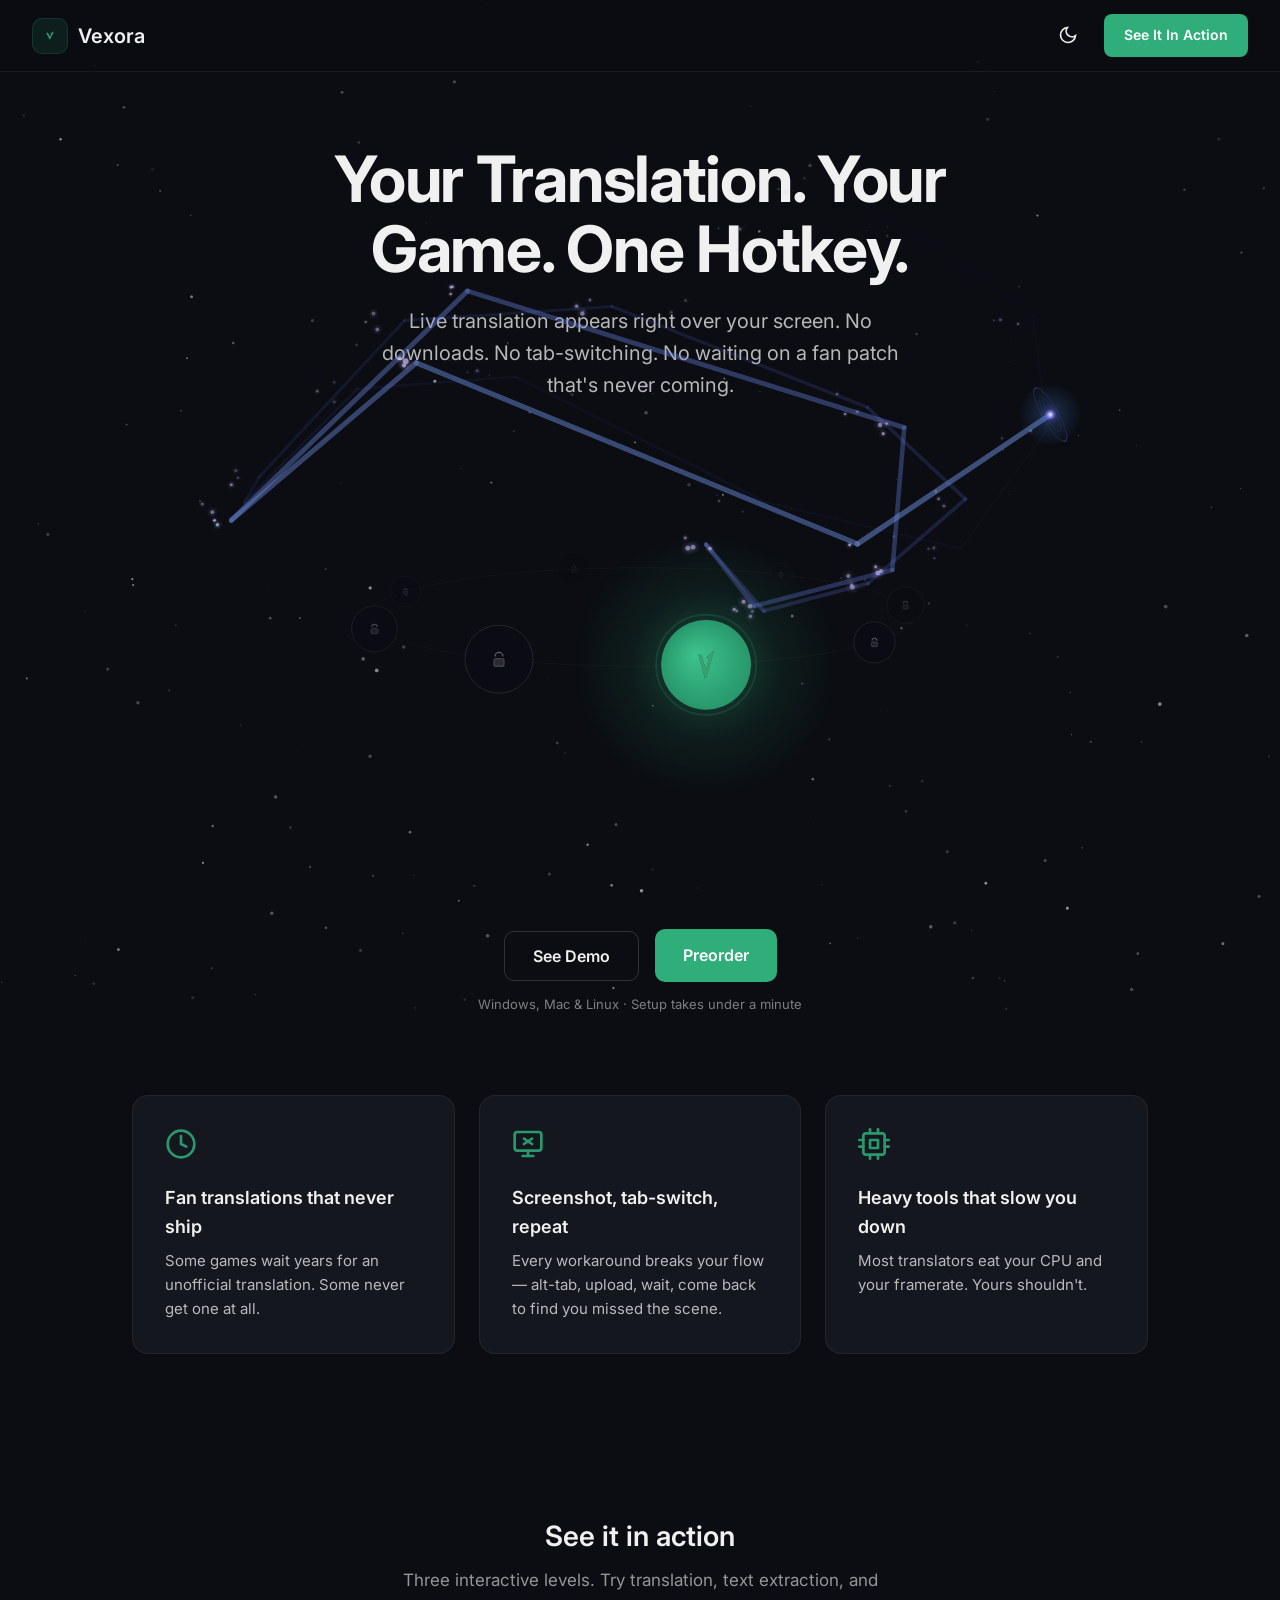
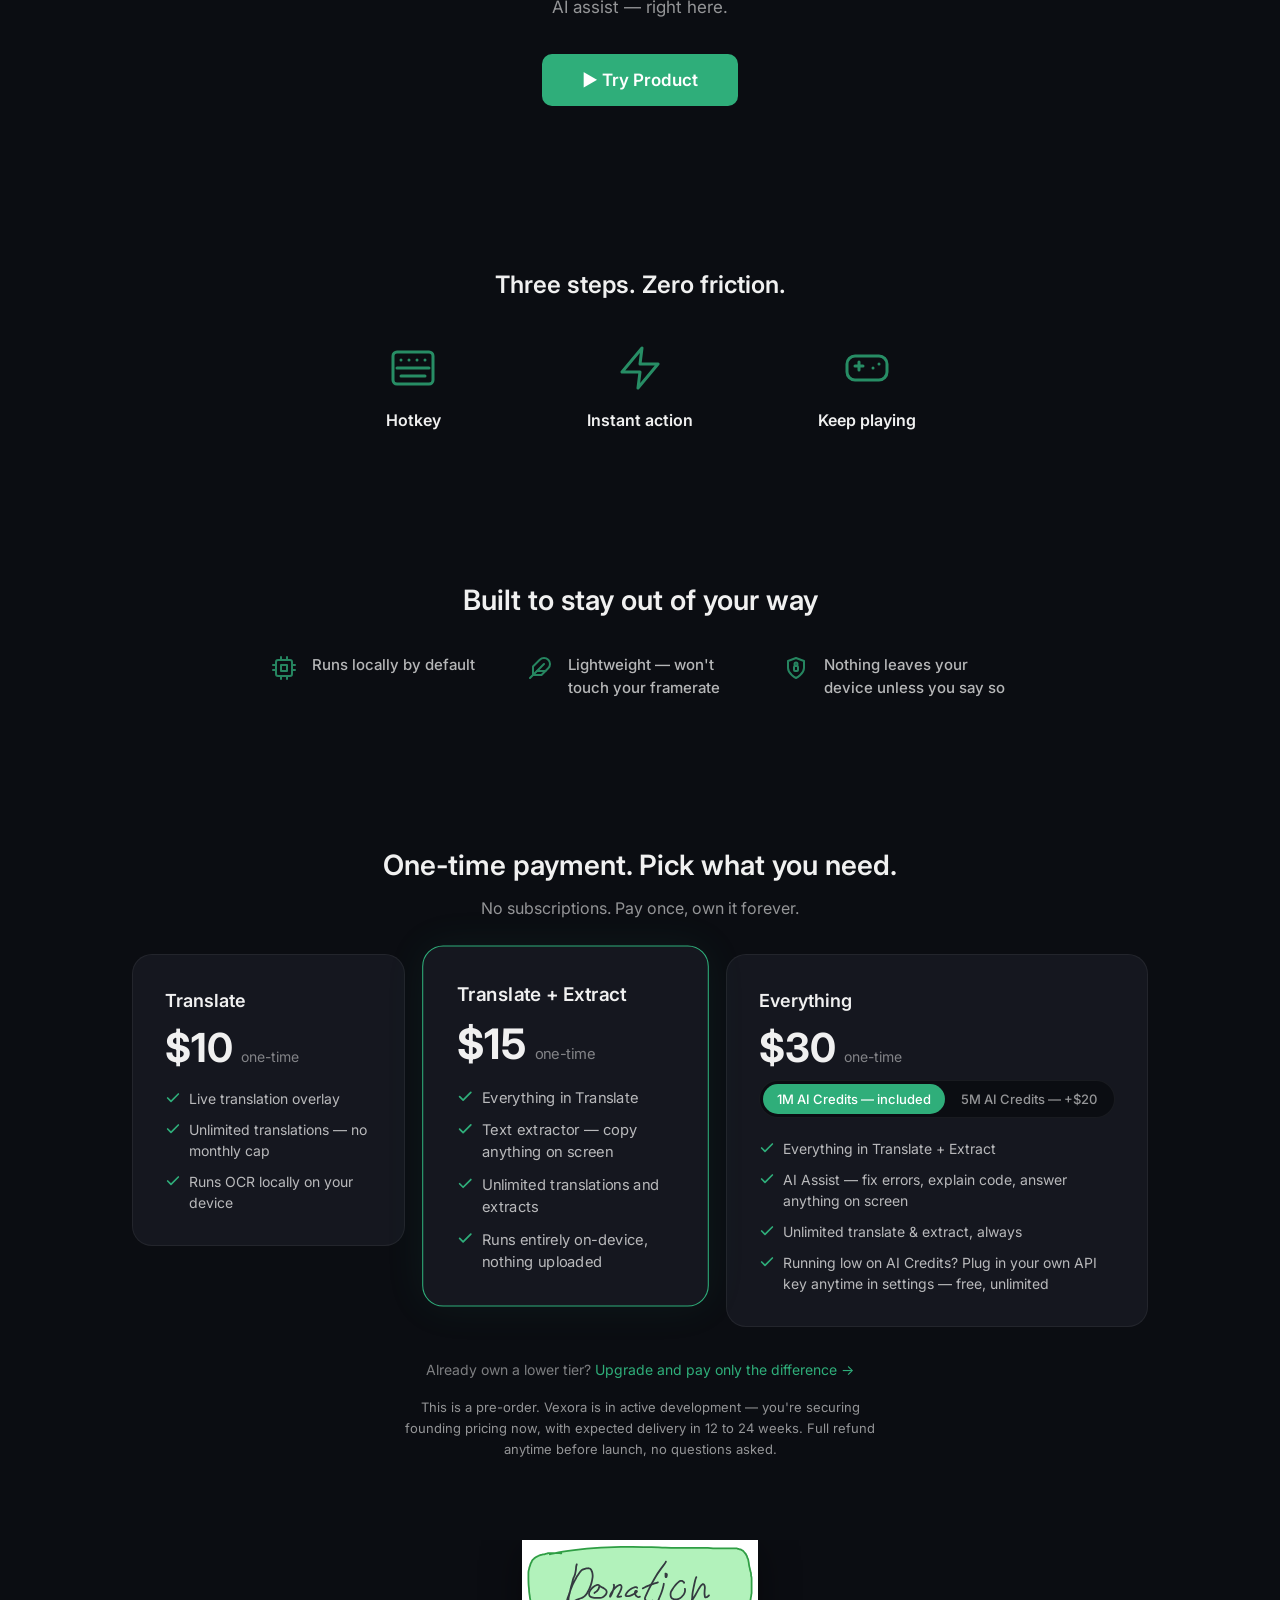
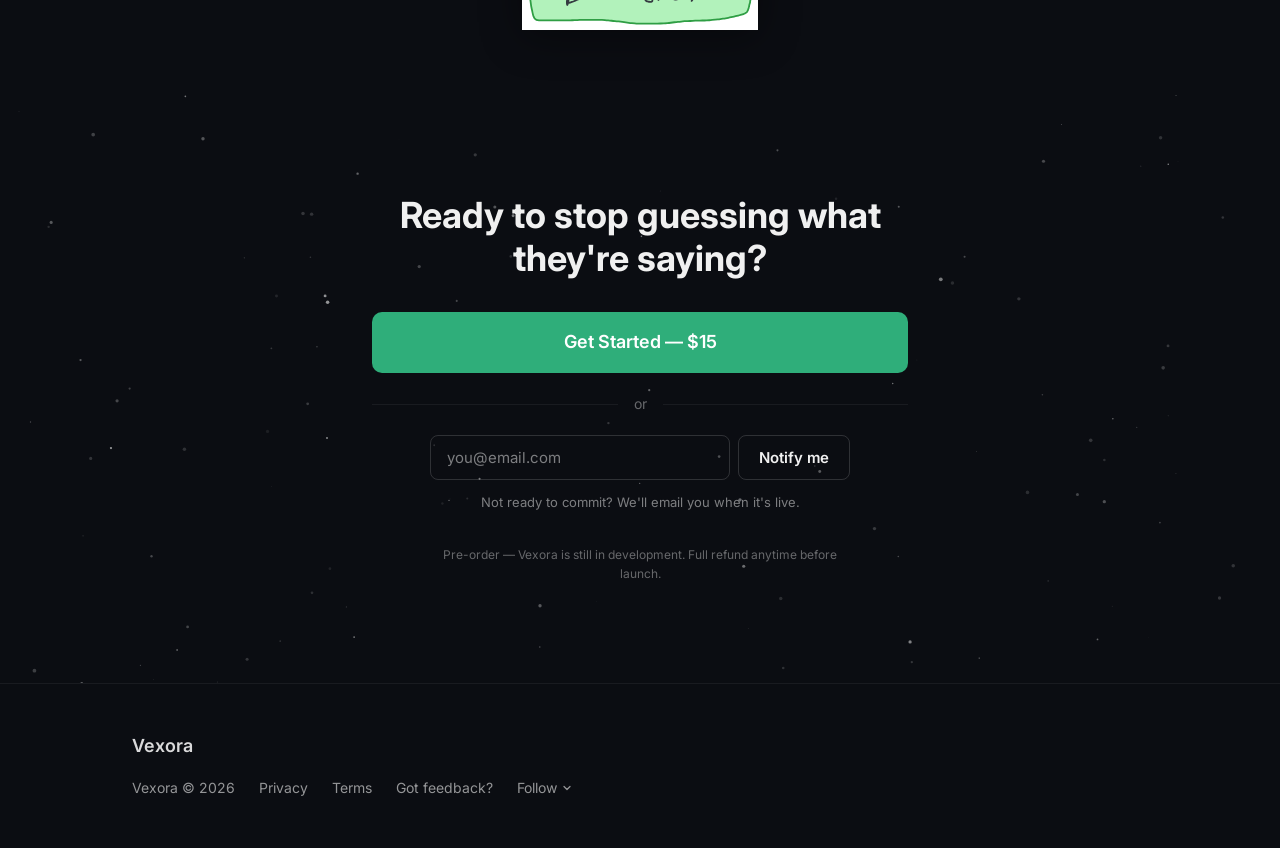
==== commit e7f38466: "chore: remove 'Most Popular' badge from tier 2" ====
--- a/index.html
+++ b/index.html
@@ -271,7 +271,7 @@
 
         <!-- TIER 2 (highlighted) -->
         <div class="pricing-card pricing-card--popular">
-          <span class="pricing-card__badge">Most Popular</span>
+
           <h3 class="pricing-card__name">Translate + Extract</h3>
           <div class="pricing-card__price-row">
             <span class="pricing-card__price">$15</span>
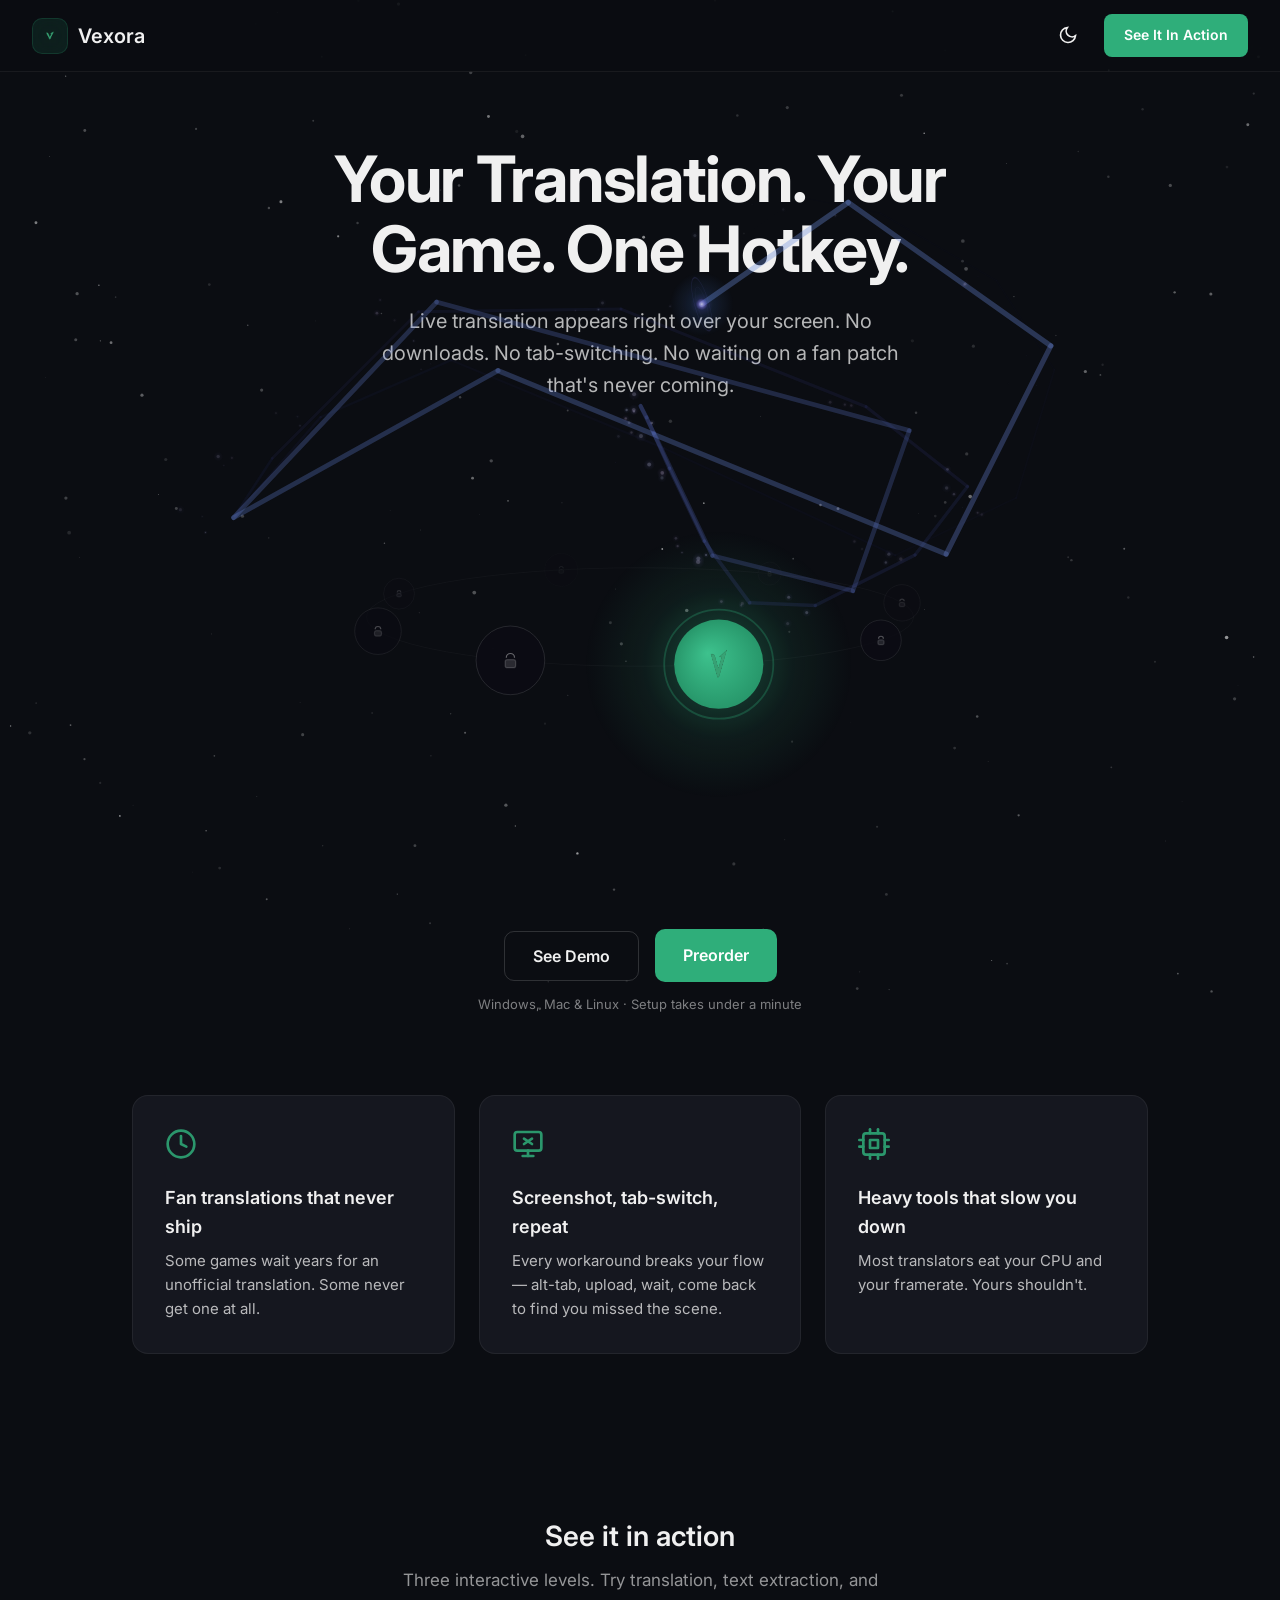
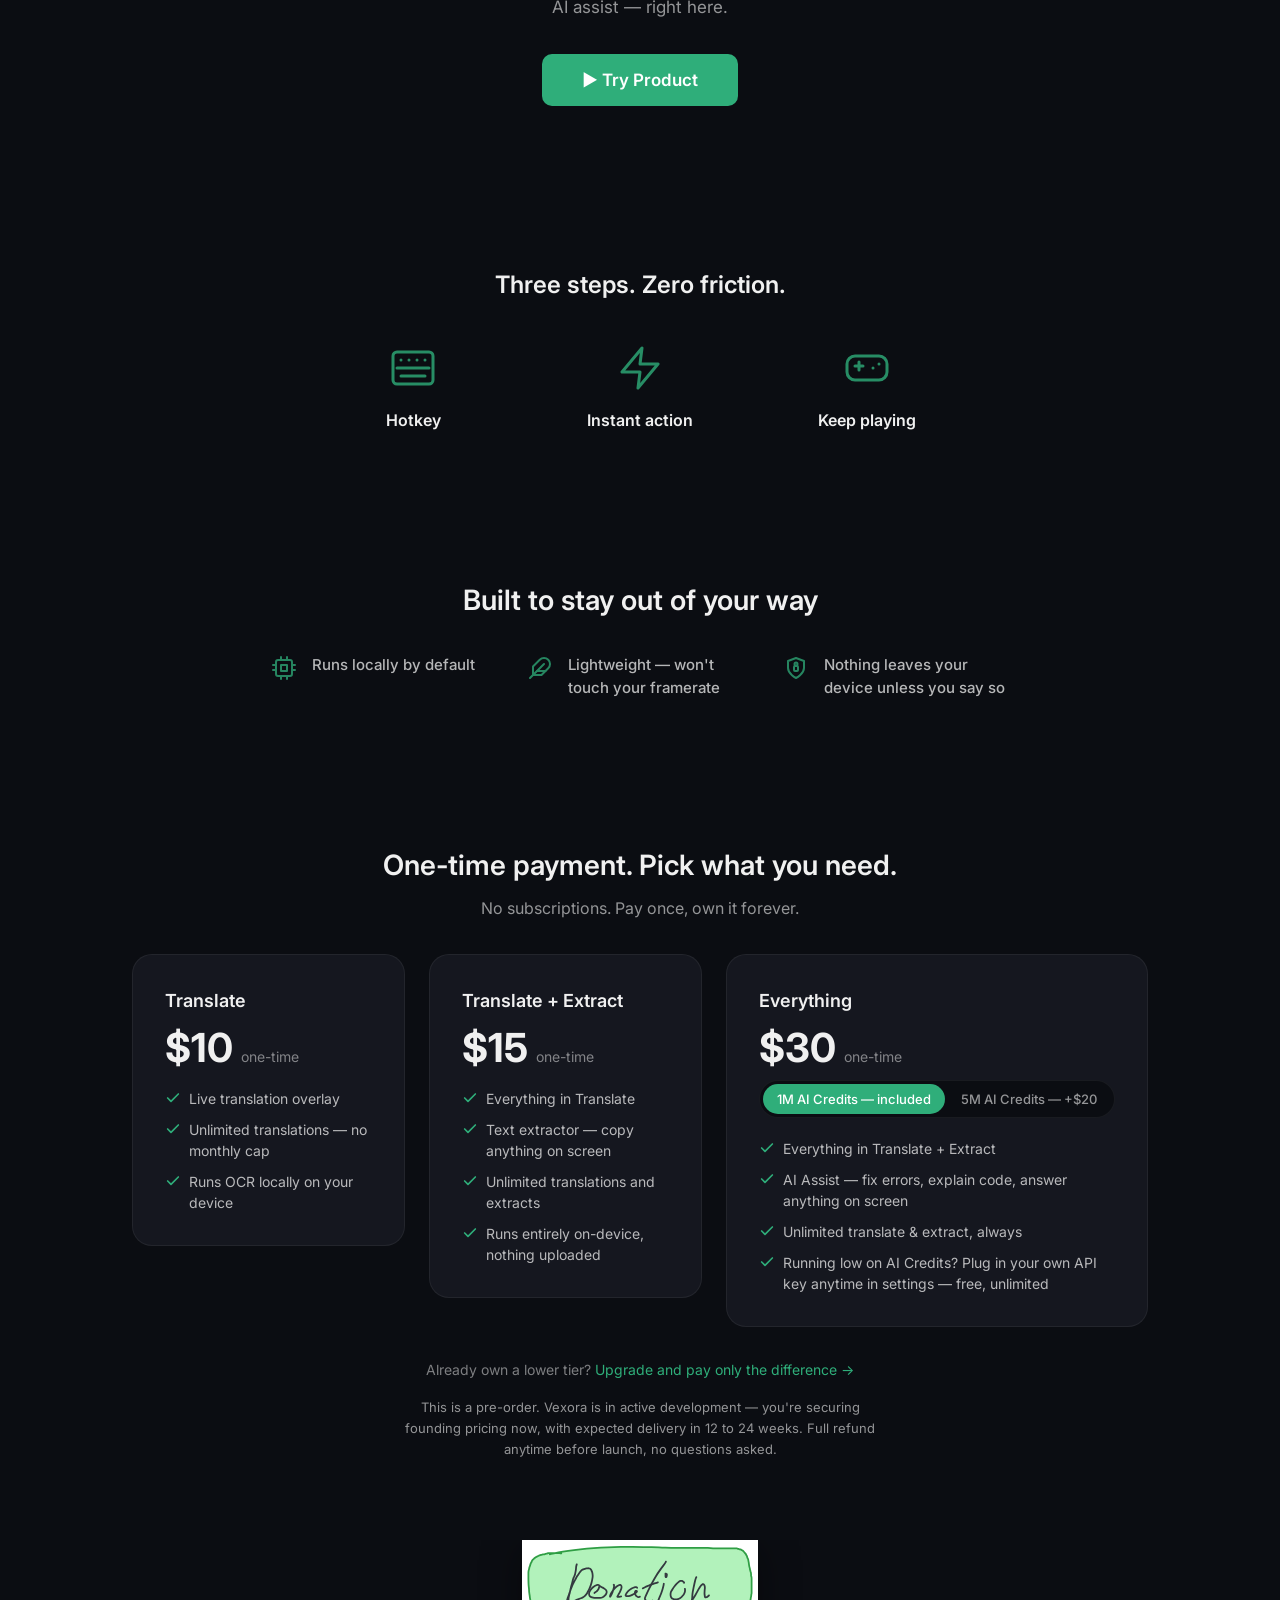
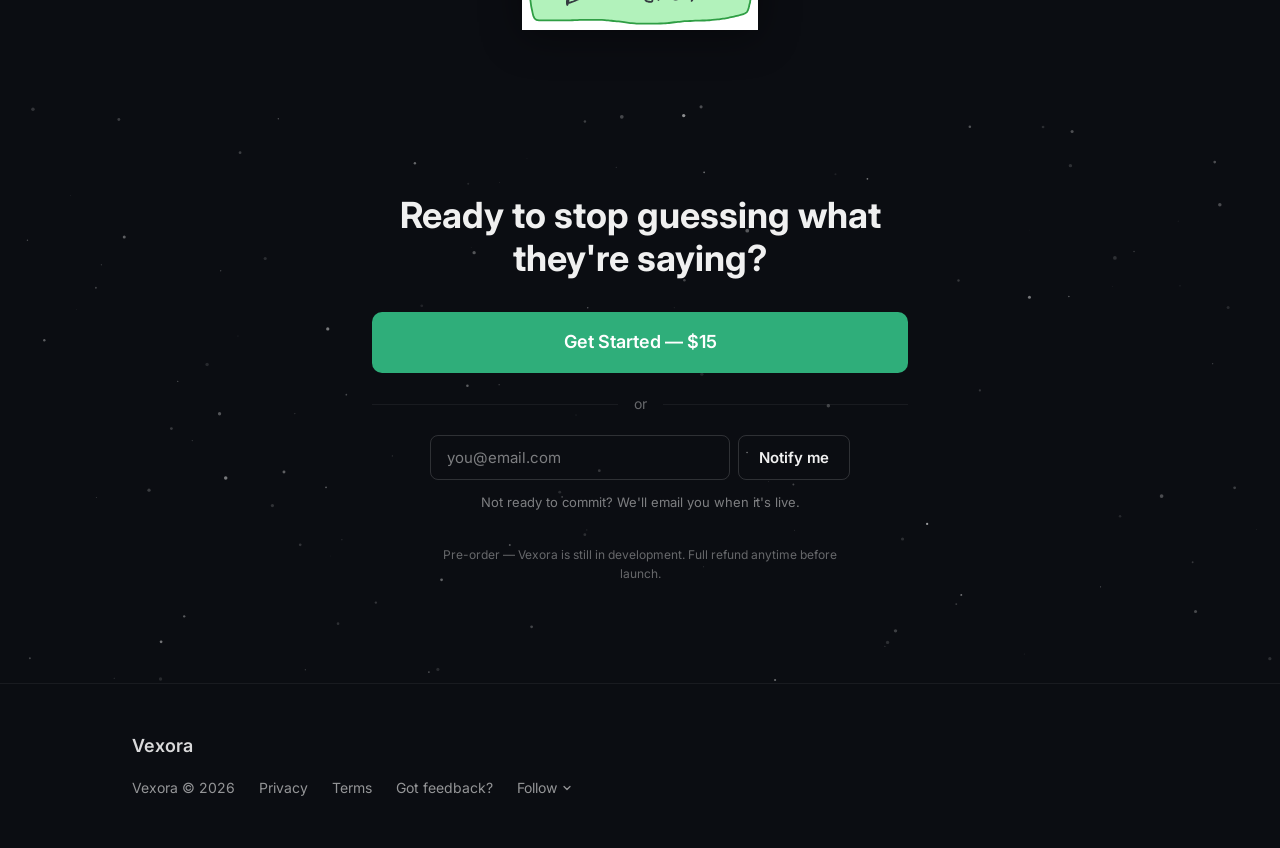
==== commit dc7fa0c4: "chore: remove 'pricing-card--popular' class to remove green border" ====
--- a/index.html
+++ b/index.html
@@ -270,7 +270,7 @@
         </div>
 
         <!-- TIER 2 (highlighted) -->
-        <div class="pricing-card pricing-card--popular">
+        <div class="pricing-card">
 
           <h3 class="pricing-card__name">Translate + Extract</h3>
           <div class="pricing-card__price-row">
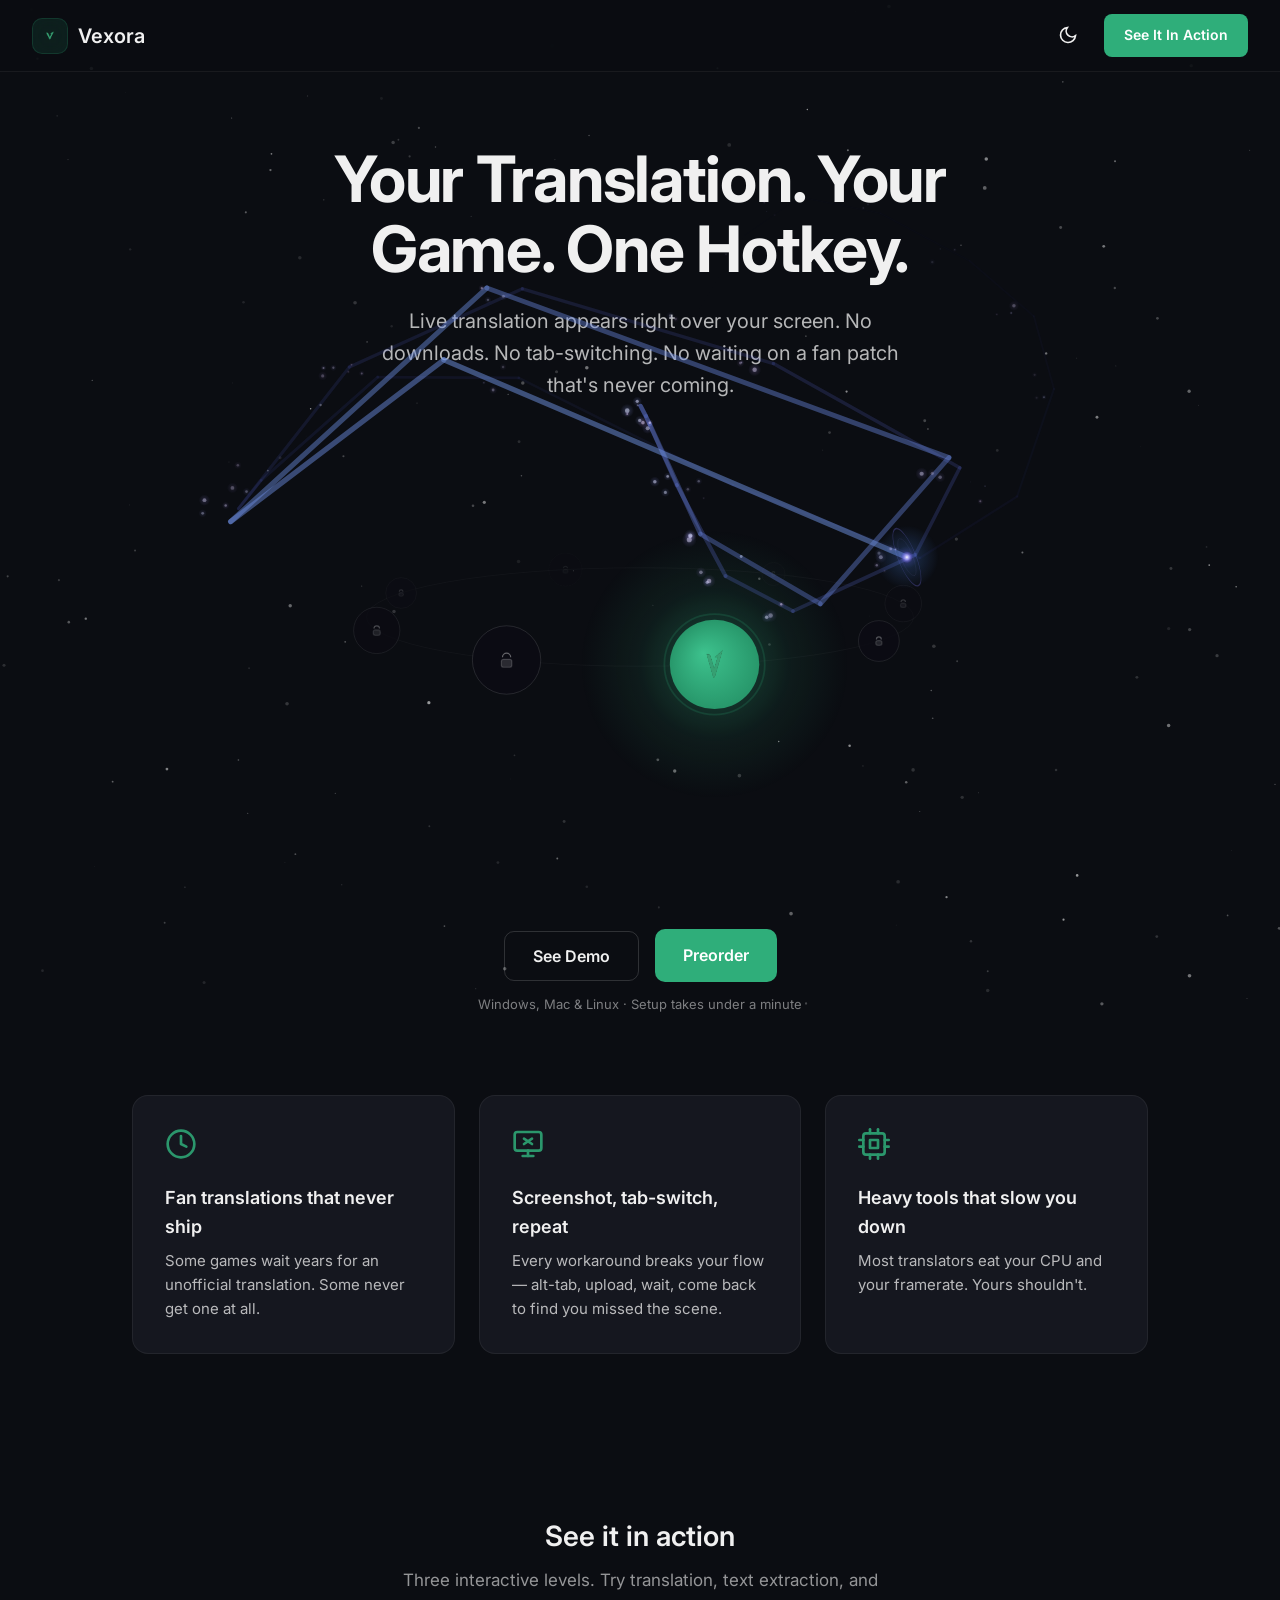
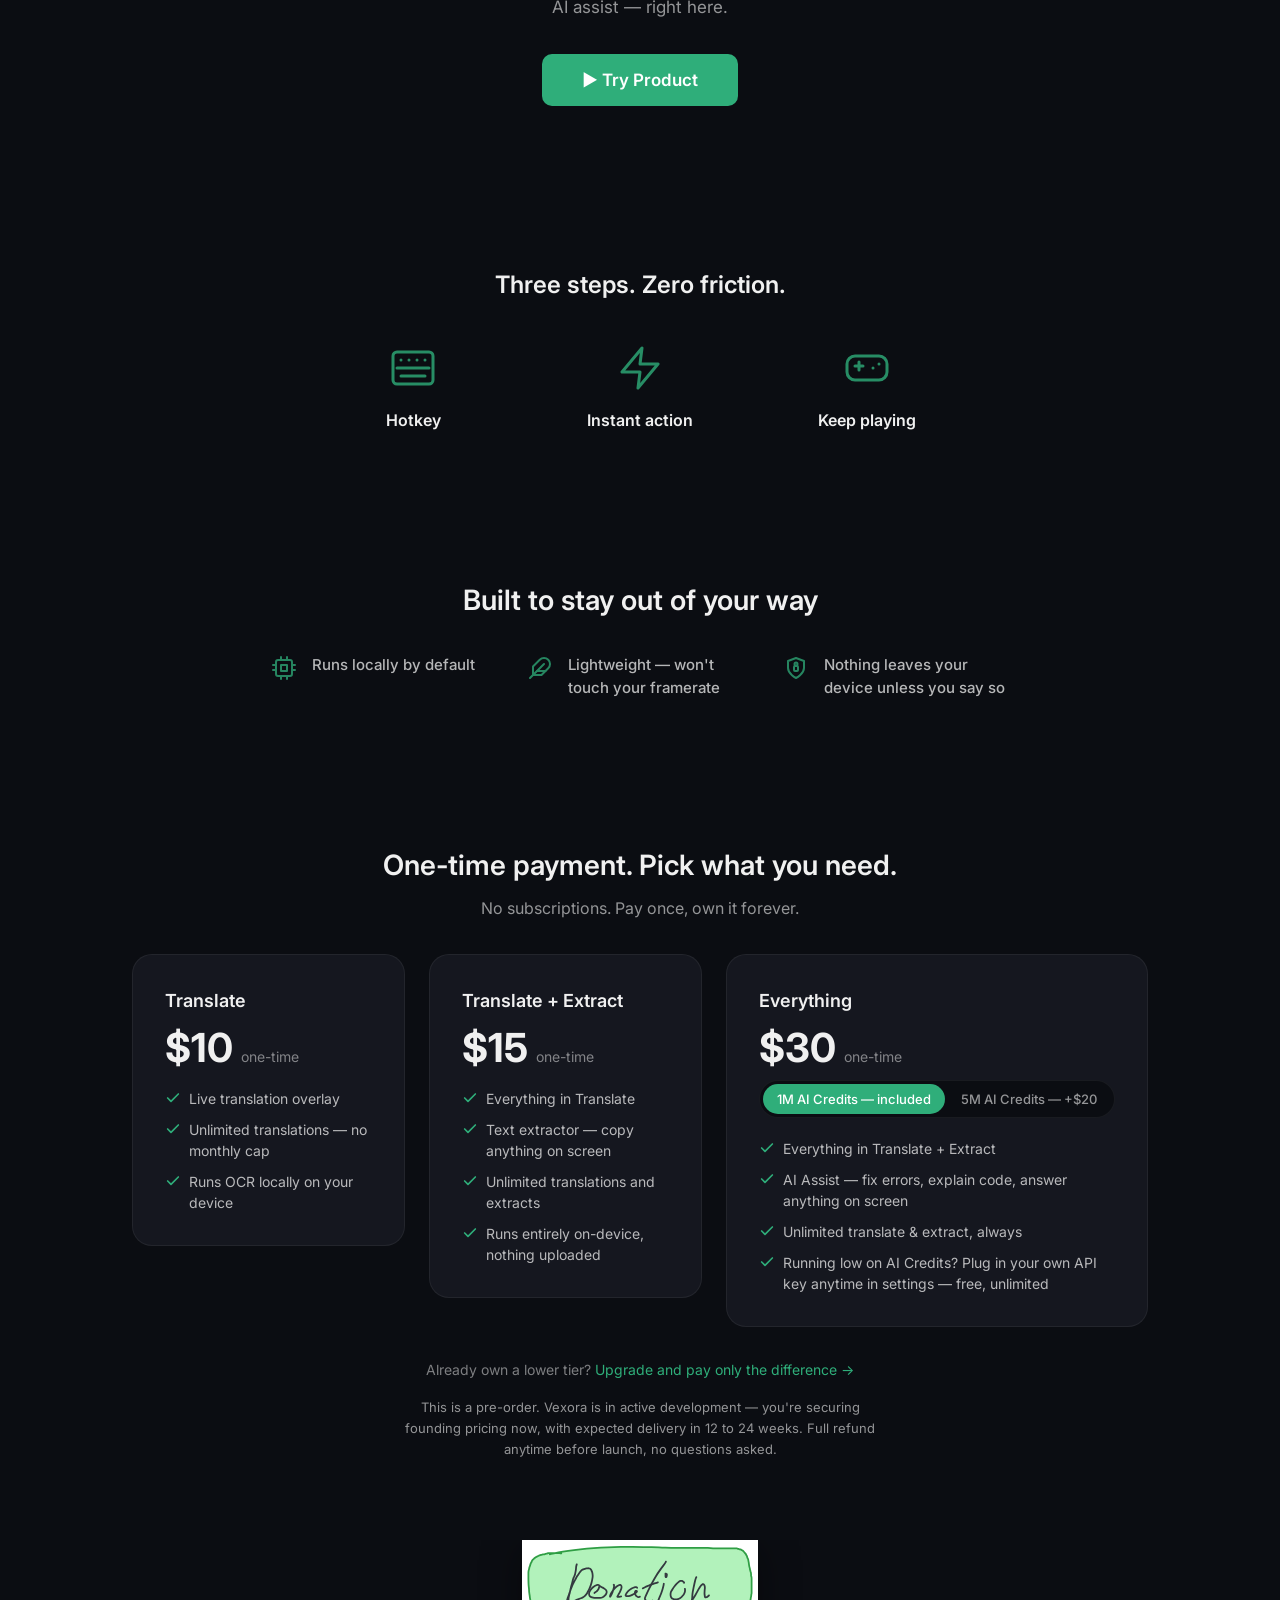
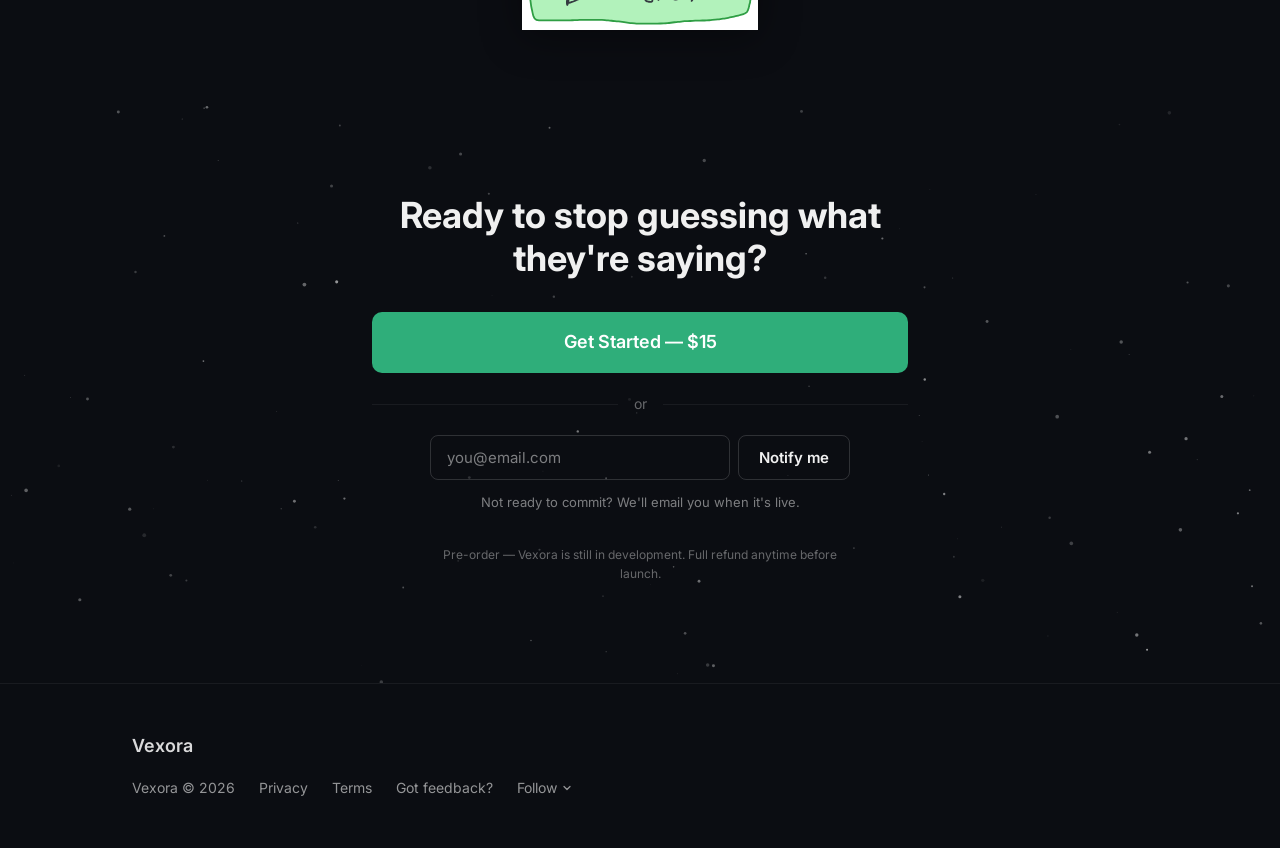
==== commit 9b8a3f2e: "chore: optimize for Vercel deployment and fix index.html links" ====
--- a/index.html
+++ b/index.html
@@ -35,7 +35,7 @@
 
   <!-- ========== HEADER ========== -->
   <header class="header" id="header">
-    <a href="./index.html" class="header__logo">
+    <a href="./" class="header__logo">
       <span class="header__logo-icon-wrap">
         <img src="assets/images/logo.png" alt="Vexora V logo" class="header__logo-icon">
       </span>
